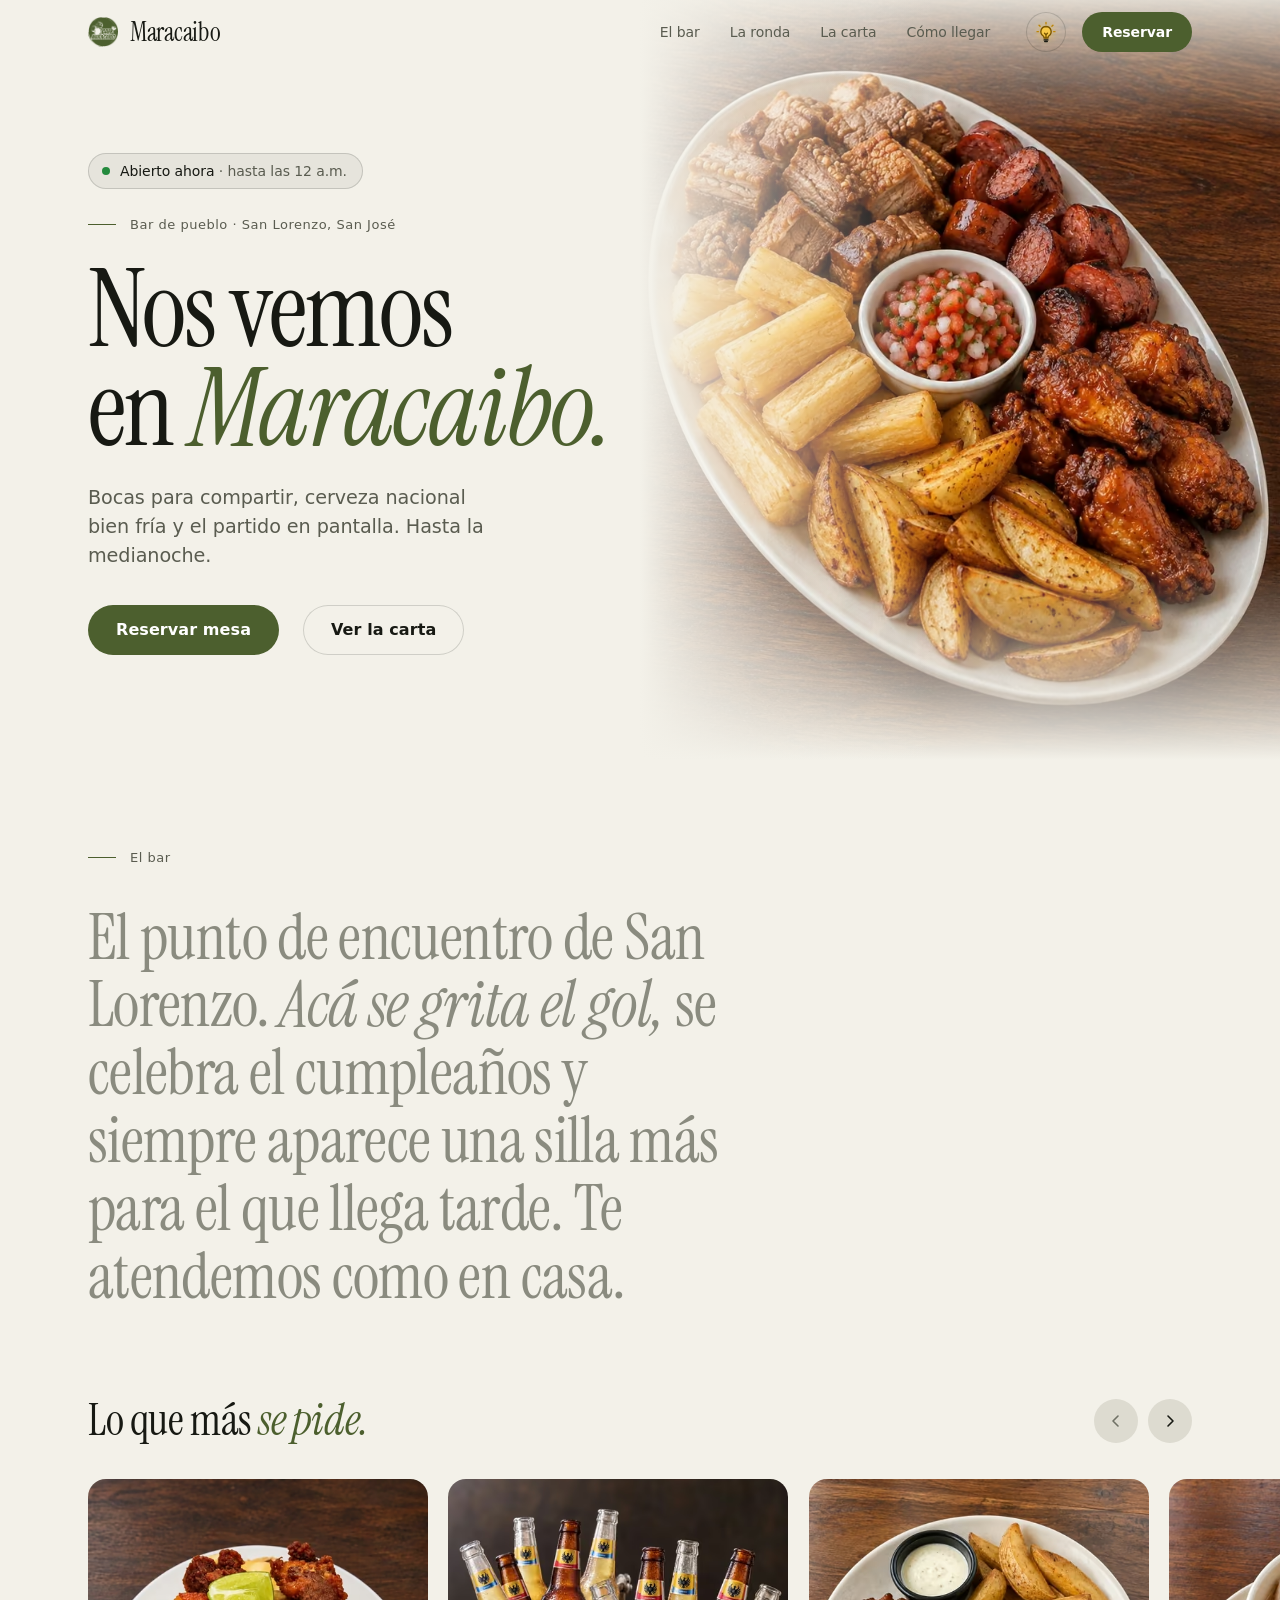
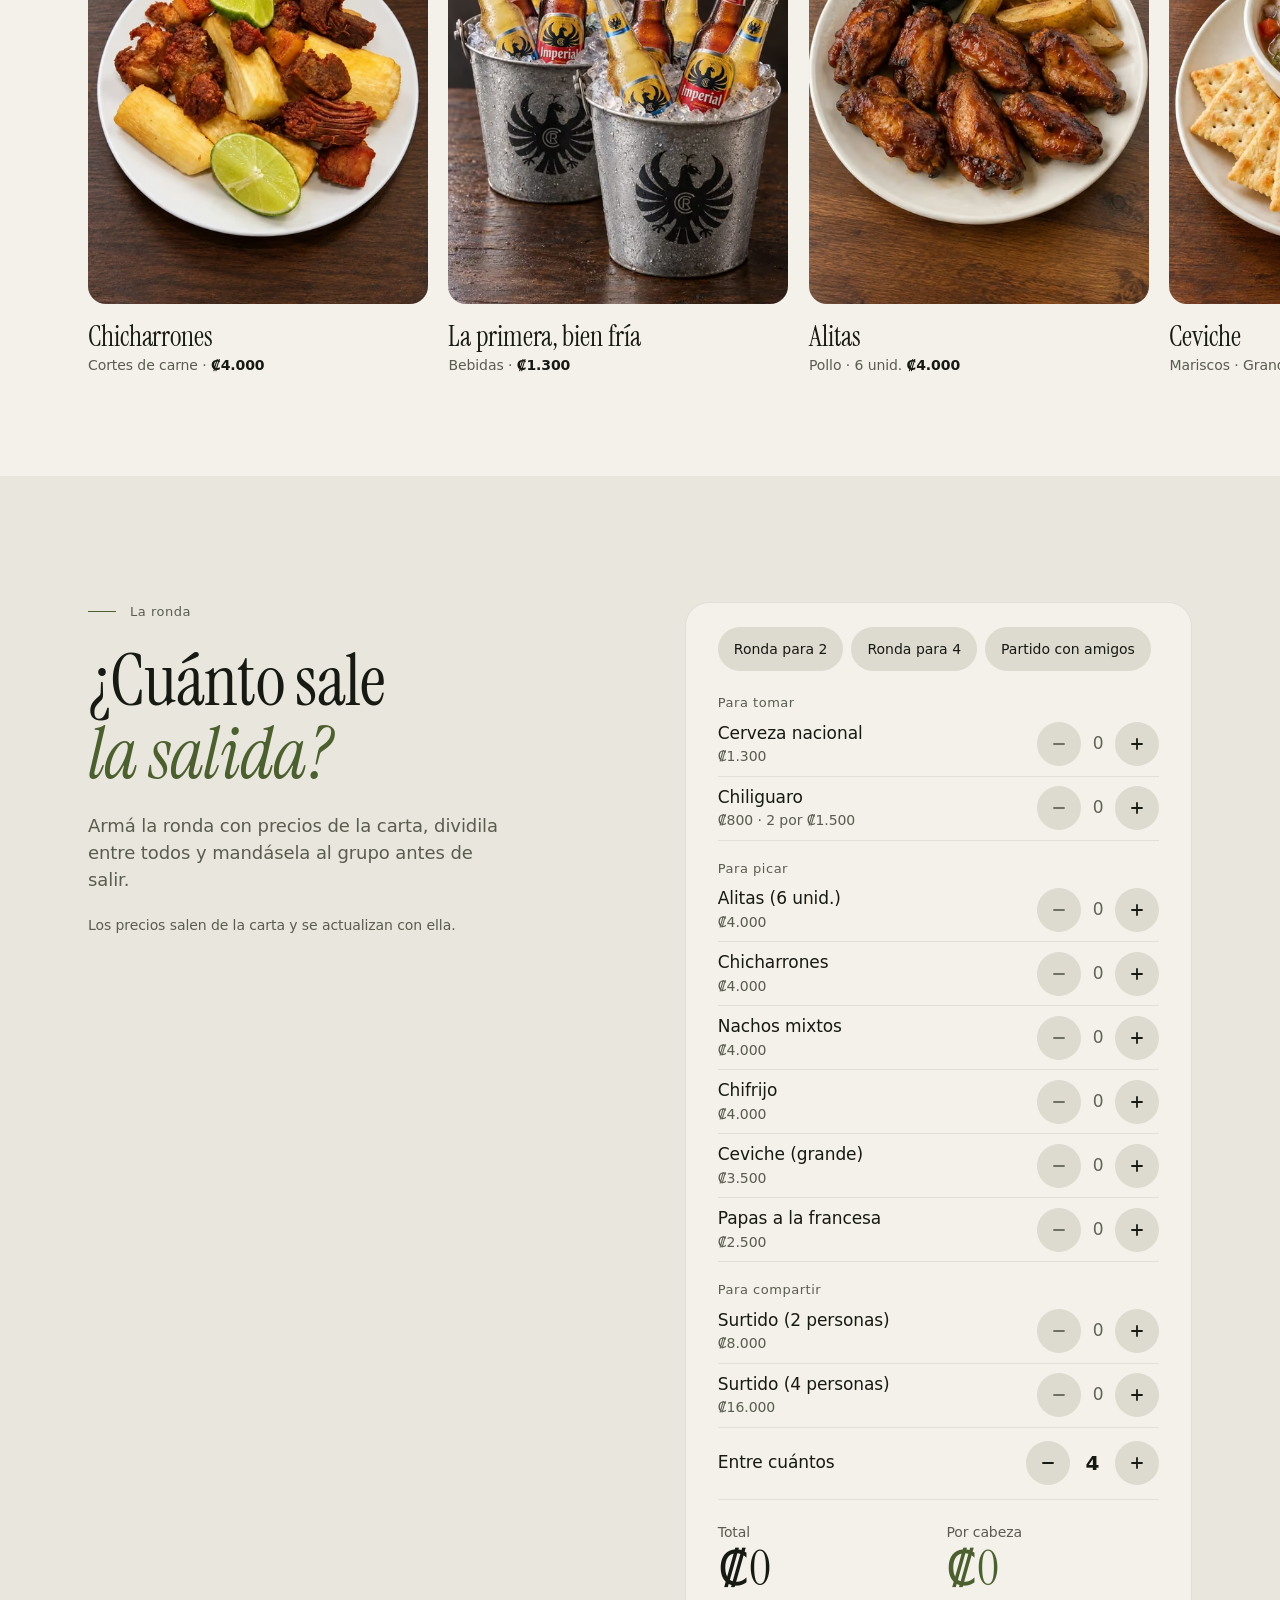
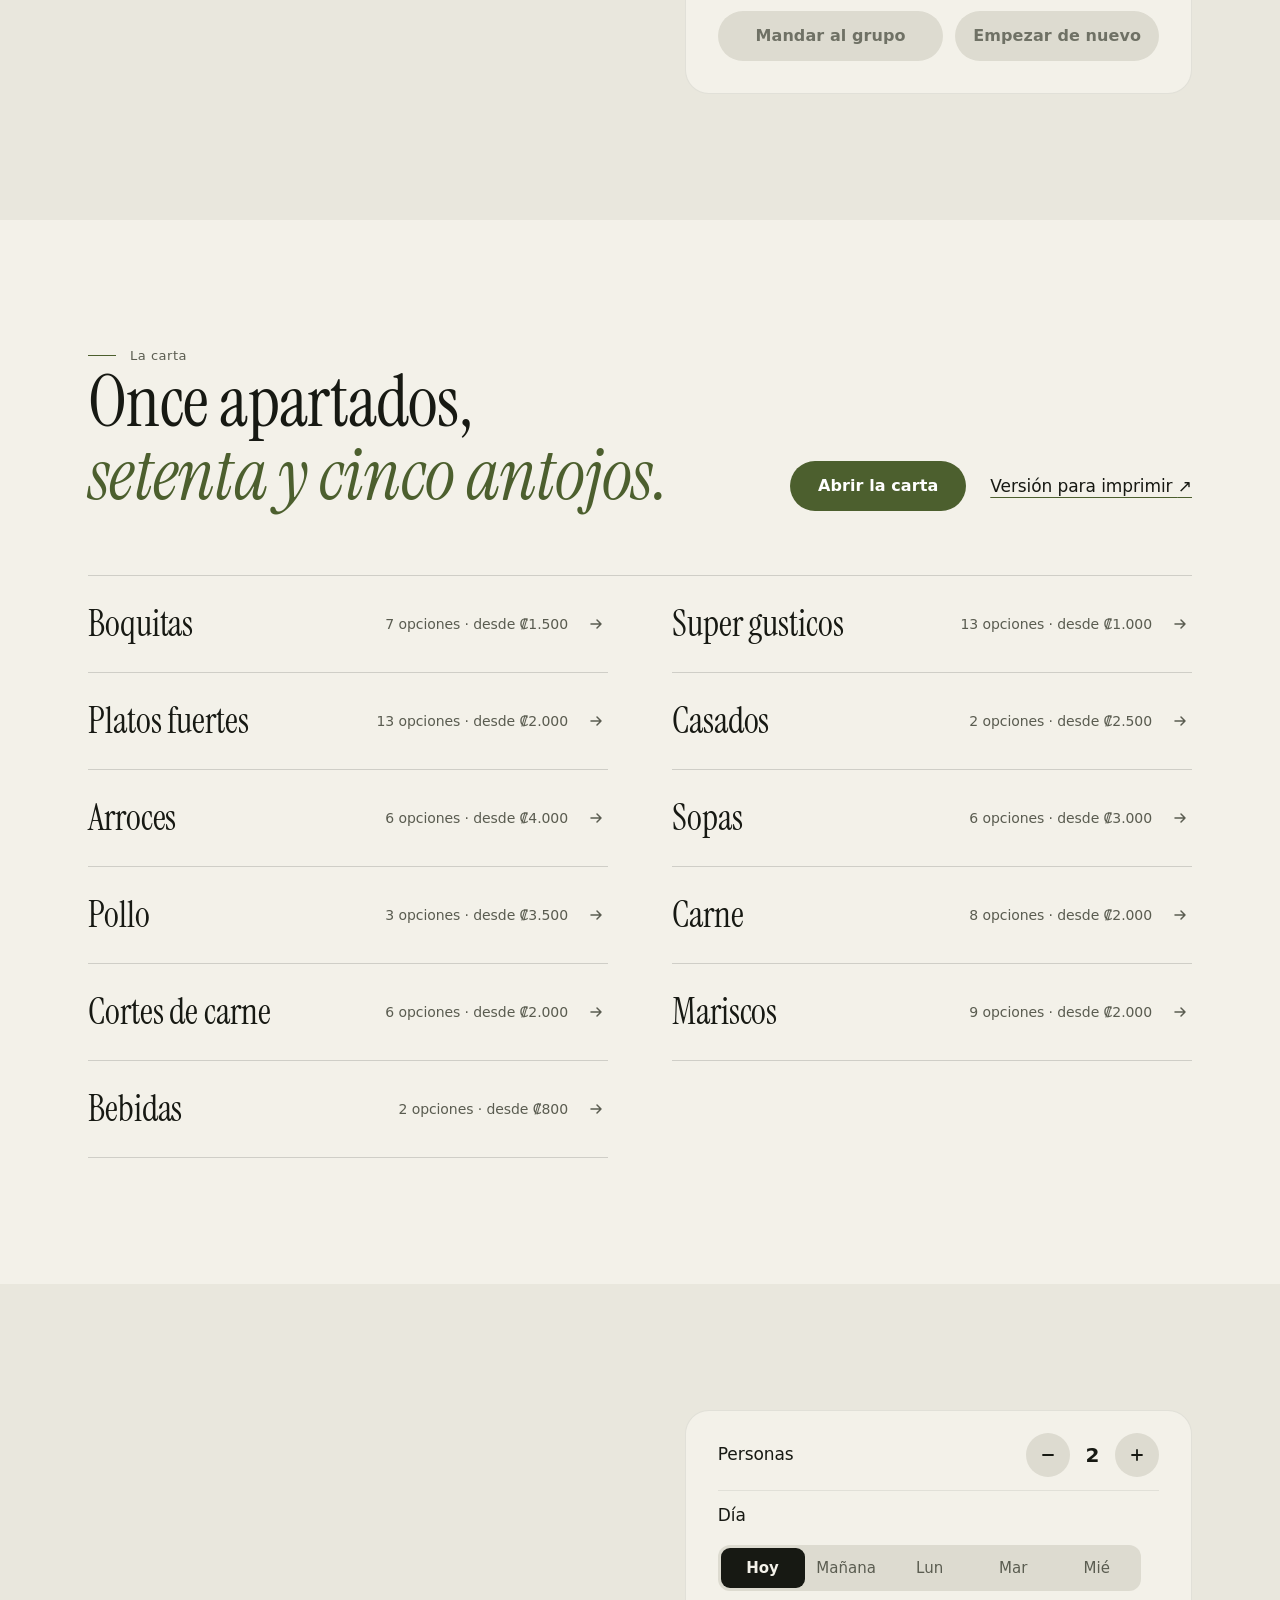
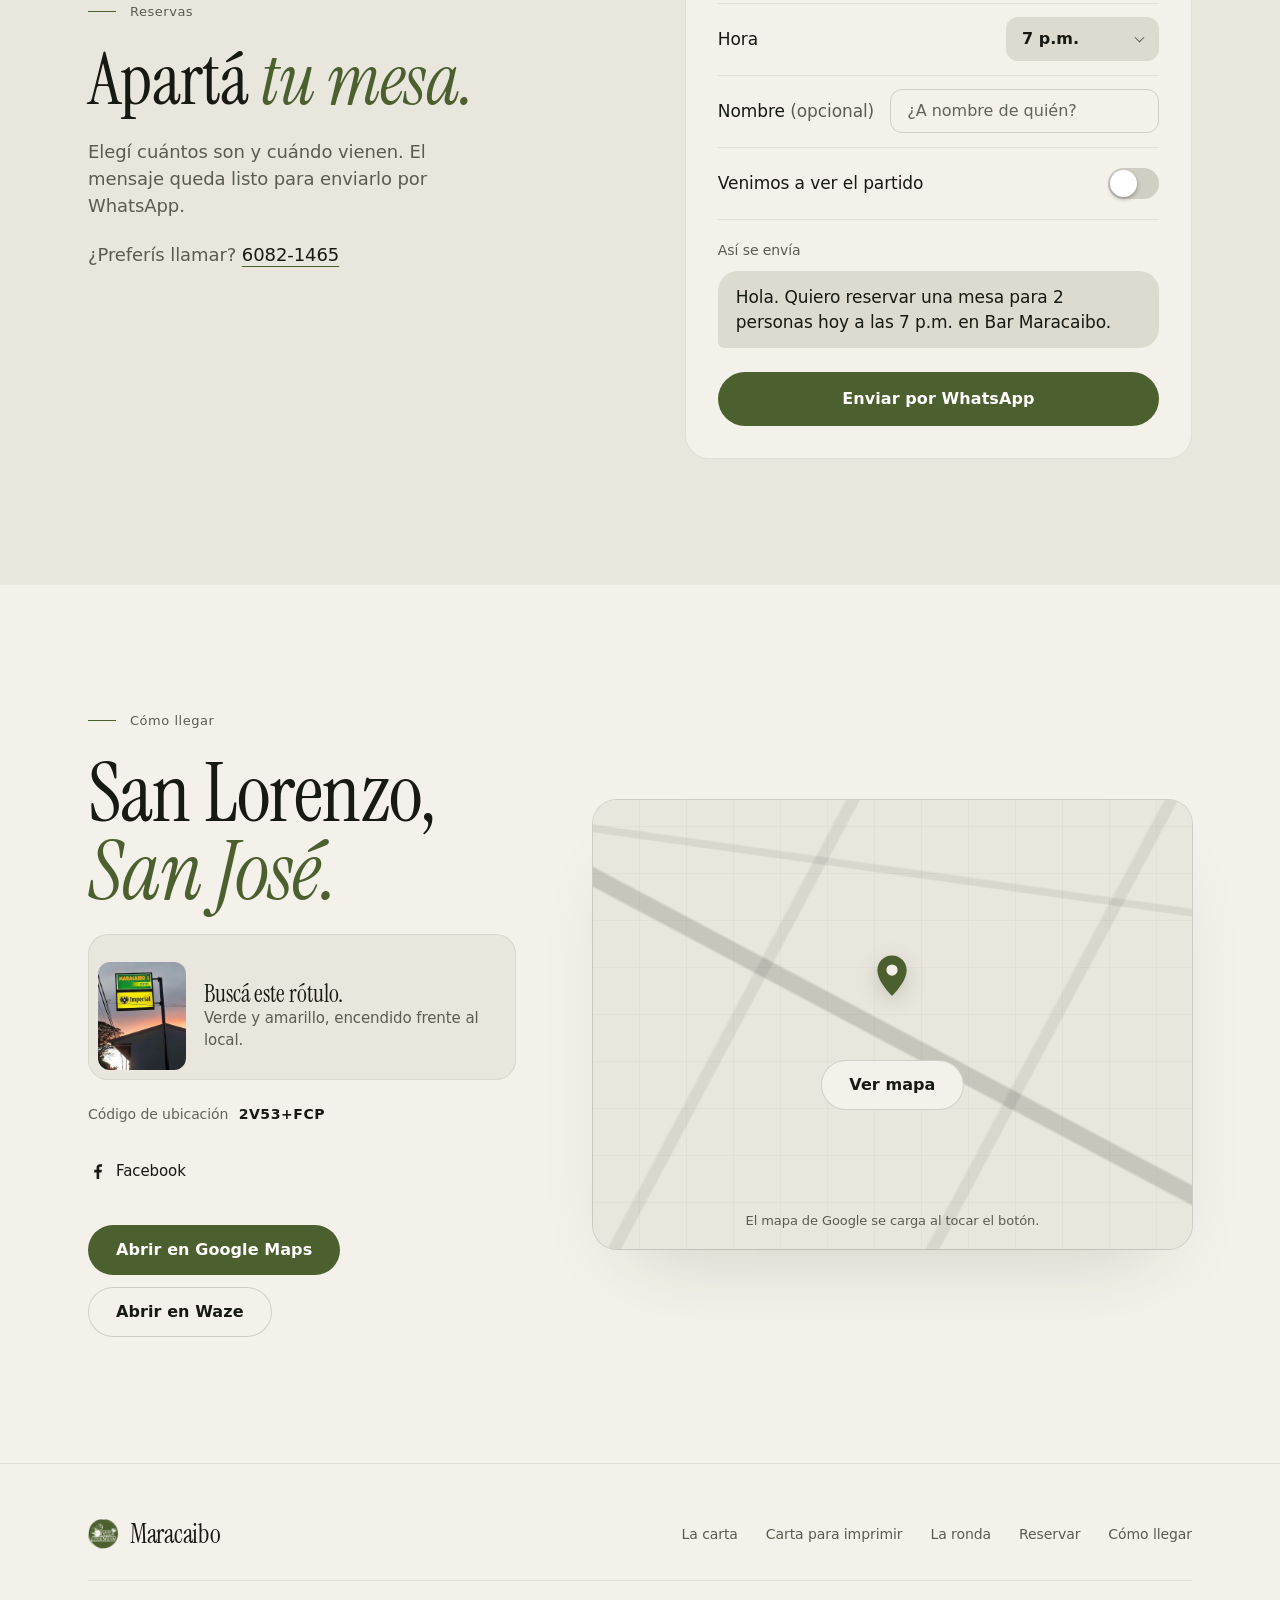
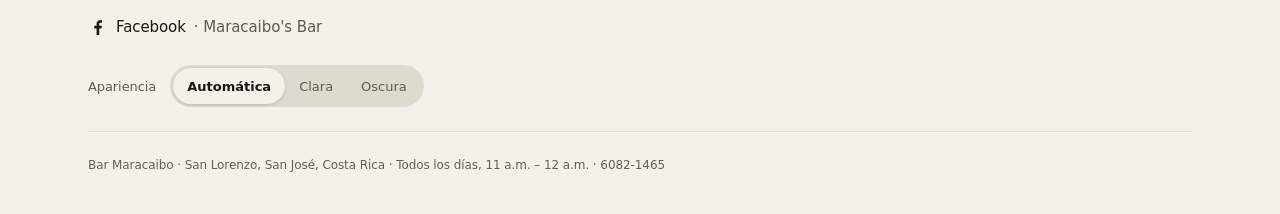
==== index.html @ 7b407ea4 "Carta real del bar: 11 apartados y 75 platos, Adicionales como nota - menu-datos.js reemplazado por " ====
<!doctype html>
<html lang="es">
<head>
<meta charset="utf-8">
<meta name="viewport" content="width=device-width,initial-scale=1,viewport-fit=cover">
<title>Bar Maracaibo · San Lorenzo, San José</title>
<meta name="description" content="Bar de pueblo en San Lorenzo, San José. Bocas, cerveza nacional, partidos y buena compañía hasta la medianoche. Mirá la carta, armá la ronda y reservá por WhatsApp.">
<meta name="color-scheme" content="dark light">
<meta name="theme-color" content="#0c0d0a" media="(prefers-color-scheme: dark)">
<meta name="theme-color" content="#f3f1e9" media="(prefers-color-scheme: light)">
<meta property="og:type" content="website">
<meta property="og:locale" content="es_CR">
<meta property="og:url" content="https://bar-maracaibo.github.io/maracaibo/">
<meta property="og:title" content="Bar Maracaibo · San Lorenzo">
<meta property="og:description" content="Bocas, cerveza nacional y buena compañía hasta la medianoche.">
<meta property="og:image" content="https://bar-maracaibo.github.io/maracaibo/og-maracaibo.jpg">
<meta property="og:image:width" content="1200">
<meta property="og:image:height" content="630">
<meta property="og:image:alt" content="Bar Maracaibo: una surtida para compartir sobre una mesa de madera">
<link rel="canonical" href="https://bar-maracaibo.github.io/maracaibo/">
<meta name="twitter:card" content="summary_large_image">
<link rel="icon" type="image/png" sizes="48x48" href="favicon.png">
<link rel="apple-touch-icon" href="logo-maracaibo-web.png">
<link rel="manifest" href="manifest.webmanifest">
<meta name="apple-mobile-web-app-capable" content="yes">
<meta name="apple-mobile-web-app-title" content="Maracaibo">
<meta name="apple-mobile-web-app-status-bar-style" content="black-translucent">
<link rel="preload" href="fuentes/instrument-serif-latin.woff2" as="font" type="font/woff2" crossorigin>
<link rel="preload" as="image" type="image/avif" imagesrcset="img/portada_surtida-480.avif 480w, img/portada_surtida-800.avif 800w, img/portada_surtida-1024.avif 1024w" imagesizes="(max-width: 640px) 100vw, 50vw">
<script>/* apariencia elegida antes de pintar, para que no parpadee */try{var t=localStorage.getItem('maracaibo-apariencia');if(t==='light'||t==='dark')document.documentElement.dataset.theme=t}catch(e){}</script>
<link rel="stylesheet" href="tokens.css">
<link rel="stylesheet" href="experiencia.css">
<script src="config.js" defer></script>
<script src="menu-datos.js" defer></script>
<script src="comun.js" defer></script>
<script src="experiencia.js" defer></script>
<!-- JSON-LD:inicio (lo genera herramientas/generar-seo.py; no editar a mano) -->
<script type="application/ld+json">{"@context":"https://schema.org","@type":"BarOrPub","@id":"https://bar-maracaibo.github.io/maracaibo/#bar","name":"Bar Maracaibo","url":"https://bar-maracaibo.github.io/maracaibo/","image":"https://bar-maracaibo.github.io/maracaibo/og-maracaibo.jpg","logo":"https://bar-maracaibo.github.io/maracaibo/icono-512.png","telephone":"+50660821465","address":{"@type":"PostalAddress","addressLocality":"San Lorenzo","addressRegion":"San José","addressCountry":"CR"},"geo":{"@type":"GeoCoordinates","latitude":10.0087064,"longitude":-84.1464181},"hasMap":"https://maps.app.goo.gl/iqMi91LyRhNMNFzu8","openingHoursSpecification":[{"@type":"OpeningHoursSpecification","dayOfWeek":["Monday","Tuesday","Wednesday","Thursday","Friday","Saturday","Sunday"],"opens":"11:00","closes":"23:59"}],"priceRange":"₡","servesCuisine":"Costarricense","acceptsReservations":true,"menu":"https://bar-maracaibo.github.io/maracaibo/menu.html","sameAs":["https://www.facebook.com/share/1M2NZmSJWM/"],"hasMenu":{"@type":"Menu","name":"La carta","url":"https://bar-maracaibo.github.io/maracaibo/menu.html","inLanguage":"es-CR","hasMenuSection":[{"@type":"MenuSection","name":"Boquitas","hasMenuItem":[{"@type":"MenuItem","name":"Cazuela de frijol","offers":{"@type":"Offer","price":1500,"priceCurrency":"CRC"}},{"@type":"MenuItem","name":"Chorizo colombiano con arepa","offers":{"@type":"Offer","price":1500,"priceCurrency":"CRC"}},{"@type":"MenuItem","name":"Mini nuggets","description":"De pescado o de pollo","offers":{"@type":"Offer","price":1500,"priceCurrency":"CRC"}},{"@type":"MenuItem","name":"Mini nachos","description":"De carne o de pollo","offers":{"@type":"Offer","price":1500,"priceCurrency":"CRC"}},{"@type":"MenuItem","name":"Palitos de queso","description":"3 unidades","offers":{"@type":"Offer","price":1500,"priceCurrency":"CRC"}},{"@type":"MenuItem","name":"Patacones con frijoles molidos","offers":{"@type":"Offer","price":1500,"priceCurrency":"CRC"}},{"@type":"MenuItem","name":"Puntas de lomo","offers":{"@type":"Offer","price":1500,"priceCurrency":"CRC"}}]},{"@type":"MenuSection","name":"Super gusticos","hasMenuItem":[{"@type":"MenuItem","name":"Nachos de carne o pollo","offers":{"@type":"Offer","price":3500,"priceCurrency":"CRC"}},{"@type":"MenuItem","name":"Nachos mixtos","offers":{"@type":"Offer","price":4000,"priceCurrency":"CRC"}},{"@type":"MenuItem","name":"Papa nacho de carne o pollo","offers":{"@type":"Offer","price":4000,"priceCurrency":"CRC"}},{"@type":"MenuItem","name":"Papa nacho mixto","offers":{"@type":"Offer","price":4500,"priceCurrency":"CRC"}},{"@type":"MenuItem","name":"Papas a la francesa","offers":{"@type":"Offer","price":2500,"priceCurrency":"CRC"}},{"@type":"MenuItem","name":"Quesadilla de carne o pollo","offers":{"@type":"Offer","price":3500,"priceCurrency":"CRC"}},{"@type":"MenuItem","name":"Quesadilla mixta","offers":{"@type":"Offer","price":4000,"priceCurrency":"CRC"}},{"@type":"MenuItem","name":"Gallo de chorizo","offers":{"@type":"Offer","price":2000,"priceCurrency":"CRC"}},{"@type":"MenuItem","name":"Dados de queso","description":"6 unidades","offers":{"@type":"Offer","price":2500,"priceCurrency":"CRC"}},{"@type":"MenuItem","name":"Palitos de queso","offers":{"@type":"Offer","price":3000,"priceCurrency":"CRC"}},{"@type":"MenuItem","name":"Ensalada","offers":{"@type":"Offer","price":2000,"priceCurrency":"CRC"}},{"@type":"MenuItem","name":"Taquitos mexicanos","offers":{"@type":"Offer","price":2000,"priceCurrency":"CRC"}},{"@type":"MenuItem","name":"Torta de huevo","offers":{"@type":"Offer","price":1000,"priceCurrency":"CRC"}}]},{"@type":"MenuSection","name":"Platos fuertes","hasMenuItem":[{"@type":"MenuItem","name":"Empanadas colombianas","offers":[{"@type":"Offer","name":"5 unid.","price":5000,"priceCurrency":"CRC"},{"@type":"Offer","name":"10 unid.","price":10000,"priceCurrency":"CRC"}]},{"@type":"MenuItem","name":"Chifrijo","offers":{"@type":"Offer","price":4000,"priceCurrency":"CRC"}},{"@type":"MenuItem","name":"Chifrijolito","offers":{"@type":"Offer","price":2000,"priceCurrency":"CRC"}},{"@type":"MenuItem","name":"Fajitas de carne o pollo","offers":{"@type":"Offer","price":3500,"priceCurrency":"CRC"}},{"@type":"MenuItem","name":"Fajitas mixtas","offers":{"@type":"Offer","price":4000,"priceCurrency":"CRC"}},{"@type":"MenuItem","name":"Frijoles tiernos","offers":{"@type":"Offer","price":3000,"priceCurrency":"CRC"}},{"@type":"MenuItem","name":"Hamburguesa de carne o pollo","offers":{"@type":"Offer","price":3500,"priceCurrency":"CRC"}},{"@type":"MenuItem","name":"Patacones","offers":{"@type":"Offer","price":3000,"priceCurrency":"CRC"}},{"@type":"MenuItem","name":"Patacones con camarones y guacamole","offers":{"@type":"Offer","price":5000,"priceCurrency":"CRC"}},{"@type":"MenuItem","name":"Canasta de patacones pequeña","description":"3 unidades","offers":{"@type":"Offer","price":2000,"priceCurrency":"CRC"}},{"@type":"MenuItem","name":"Ravioles","offers":{"@type":"Offer","price":3000,"priceCurrency":"CRC"}},{"@type":"MenuItem","name":"Tacos","offers":{"@type":"Offer","price":3500,"priceCurrency":"CRC"}},{"@type":"MenuItem","name":"Yuca frita","offers":{"@type":"Offer","price":2500,"priceCurrency":"CRC"}}]},{"@type":"MenuSection","name":"Casados","hasMenuItem":[{"@type":"MenuItem","name":"Casado","offers":[{"@type":"Offer","name":"Pequeño","price":2500,"priceCurrency":"CRC"},{"@type":"Offer","name":"Grande","price":3500,"priceCurrency":"CRC"}]},{"@type":"MenuItem","name":"Bandeja paisa"}]},{"@type":"MenuSection","name":"Arroces","hasMenuItem":[{"@type":"MenuItem","name":"Arroz Maracaibo","offers":{"@type":"Offer","price":4500,"priceCurrency":"CRC"}},{"@type":"MenuItem","name":"Arroz con pollo","offers":{"@type":"Offer","price":4000,"priceCurrency":"CRC"}},{"@type":"MenuItem","name":"Arroz con cerdo","offers":{"@type":"Offer","price":4000,"priceCurrency":"CRC"}},{"@type":"MenuItem","name":"Arroz con carne de res","offers":{"@type":"Offer","price":4000,"priceCurrency":"CRC"}},{"@type":"MenuItem","name":"Arroz a la marinera","offers":{"@type":"Offer","price":4500,"priceCurrency":"CRC"}},{"@type":"MenuItem","name":"Arroz con camarones","offers":{"@type":"Offer","price":4500,"priceCurrency":"CRC"}}]},{"@type":"MenuSection","name":"Sopas","hasMenuItem":[{"@type":"MenuItem","name":"Sopa negra","offers":{"@type":"Offer","price":3000,"priceCurrency":"CRC"}},{"@type":"MenuItem","name":"Sopa de pollo","offers":{"@type":"Offer","price":3000,"priceCurrency":"CRC"}},{"@type":"MenuItem","name":"Sopa de carne","offers":{"@type":"Offer","price":3000,"priceCurrency":"CRC"}},{"@type":"MenuItem","name":"Sopa azteca","offers":{"@type":"Offer","price":3500,"priceCurrency":"CRC"}},{"@type":"MenuItem","name":"Sopa de mariscos en agua","offers":{"@type":"Offer","price":4000,"priceCurrency":"CRC"}},{"@type":"MenuItem","name":"Sopa de mariscos en leche","offers":{"@type":"Offer","price":4500,"priceCurrency":"CRC"}}]},{"@type":"MenuSection","name":"Pollo","hasMenuItem":[{"@type":"MenuItem","name":"Alitas","offers":[{"@type":"Offer","name":"6 unid.","price":4000,"priceCurrency":"CRC"},{"@type":"Offer","name":"12 unid.","price":8000,"priceCurrency":"CRC"}]},{"@type":"MenuItem","name":"Pechuga","offers":{"@type":"Offer","price":3500,"priceCurrency":"CRC"}},{"@type":"MenuItem","name":"Nuggets","offers":{"@type":"Offer","price":3500,"priceCurrency":"CRC"}}]},{"@type":"MenuSection","name":"Carne","hasMenuItem":[{"@type":"MenuItem","name":"Carne mexicana","offers":[{"@type":"Offer","name":"Pequeña","price":2000,"priceCurrency":"CRC"},{"@type":"Offer","name":"Grande","price":3500,"priceCurrency":"CRC"}]},{"@type":"MenuItem","name":"Bistec encebollado","offers":{"@type":"Offer","price":3500,"priceCurrency":"CRC"}},{"@type":"MenuItem","name":"Hígado encebollado","offers":{"@type":"Offer","price":3500,"priceCurrency":"CRC"}},{"@type":"MenuItem","name":"Chalupa de carne o pollo","offers":{"@type":"Offer","price":3500,"priceCurrency":"CRC"}},{"@type":"MenuItem","name":"Chalupa mixta","offers":{"@type":"Offer","price":4000,"priceCurrency":"CRC"}},{"@type":"MenuItem","name":"Burrito de carne o pollo","offers":{"@type":"Offer","price":3500,"priceCurrency":"CRC"}},{"@type":"MenuItem","name":"Burrito mixto","offers":{"@type":"Offer","price":4000,"priceCurrency":"CRC"}},{"@type":"MenuItem","name":"Surtido","description":"Para compartir","offers":[{"@type":"Offer","name":"2 personas","price":8000,"priceCurrency":"CRC"},{"@type":"Offer","name":"4 personas","price":16000,"priceCurrency":"CRC"}]}]},{"@type":"MenuSection","name":"Cortes de carne","hasMenuItem":[{"@type":"MenuItem","name":"Churrasco","offers":{"@type":"Offer","price":8000,"priceCurrency":"CRC"}},{"@type":"MenuItem","name":"Lomito","offers":{"@type":"Offer","price":8000,"priceCurrency":"CRC"}},{"@type":"MenuItem","name":"Cordon bleu","description":"De carne o de pollo","offers":{"@type":"Offer","price":7000,"priceCurrency":"CRC"}},{"@type":"MenuItem","name":"Chicharrones","offers":{"@type":"Offer","price":4000,"priceCurrency":"CRC"}},{"@type":"MenuItem","name":"Mini boca de chicharrón","offers":{"@type":"Offer","price":2000,"priceCurrency":"CRC"}},{"@type":"MenuItem","name":"Costilla de cerdo","offers":{"@type":"Offer","price":4000,"priceCurrency":"CRC"}}]},{"@type":"MenuSection","name":"Mariscos","hasMenuItem":[{"@type":"MenuItem","name":"Mariscada","offers":{"@type":"Offer","price":4500,"priceCurrency":"CRC"}},{"@type":"MenuItem","name":"Ceviche","offers":[{"@type":"Offer","name":"Pequeño","price":2000,"priceCurrency":"CRC"},{"@type":"Offer","name":"Grande","price":3500,"priceCurrency":"CRC"}]},{"@type":"MenuItem","name":"Ceviche mixto","offers":[{"@type":"Offer","name":"Pequeño","price":3000,"priceCurrency":"CRC"},{"@type":"Offer","name":"Grande","price":5000,"priceCurrency":"CRC"}]},{"@type":"MenuItem","name":"Ceviche salpicón","offers":[{"@type":"Offer","name":"Pequeño","price":3500,"priceCurrency":"CRC"},{"@type":"Offer","name":"Grande","price":5000,"priceCurrency":"CRC"}]},{"@type":"MenuItem","name":"Camarones","offers":{"@type":"Offer","price":5000,"priceCurrency":"CRC"}},{"@type":"MenuItem","name":"Filete de pescado","offers":{"@type":"Offer","price":4000,"priceCurrency":"CRC"}},{"@type":"MenuItem","name":"Nuggets de pescado","offers":{"@type":"Offer","price":3500,"priceCurrency":"CRC"}},{"@type":"MenuItem","name":"Torta de huevo con camarones","offers":{"@type":"Offer","price":5000,"priceCurrency":"CRC"}},{"@type":"MenuItem","name":"Espagueti en salsa blanca con camarones","offers":{"@type":"Offer","price":6000,"priceCurrency":"CRC"}}]},{"@type":"MenuSection","name":"Adicionales","hasMenuItem":[{"@type":"MenuItem","name":"Adicional","description":"Para cualquier plato","offers":{"@type":"Offer","price":500,"priceCurrency":"CRC"}},{"@type":"MenuItem","name":"Adicional de guacamole","offers":{"@type":"Offer","price":1000,"priceCurrency":"CRC"}}]},{"@type":"MenuSection","name":"Bebidas","hasMenuItem":[{"@type":"MenuItem","name":"Cerveza nacional","description":"Consultar variedades disponibles","offers":{"@type":"Offer","price":1300,"priceCurrency":"CRC"}},{"@type":"MenuItem","name":"Chiliguaro","description":"Promoción: 2 por ₡1.500","offers":{"@type":"Offer","price":800,"priceCurrency":"CRC"}}]}]}}</script>
<!-- JSON-LD:fin -->
</head>
<body>
<a class="skip" href="#contenido">Ir al contenido</a>

<header class="nav" id="nav">
  <div class="nav-inner">
    <a class="brand" href="#inicio" aria-label="Bar Maracaibo, inicio">
      <span class="brand-logo" aria-hidden="true"></span>
      <span>Maracaibo</span>
    </a>
    <nav class="nav-links" aria-label="Secciones">
      <a href="#el-bar">El bar</a>
      <a href="#ronda">La ronda</a>
      <a href="#carta">La carta</a>
      <a href="#llegar">Cómo llegar</a>
    </nav>
    <button class="bulb" id="bulb" type="button" aria-label="Cambiar apariencia">
      <svg viewBox="0 0 24 24" aria-hidden="true">
        <g class="rays"><path d="M12 1.6v1.6M4.4 4.6l1.2 1.2M19.6 4.6l-1.2 1.2M2.2 11.6h1.6M20.2 11.6h1.6"/></g>
        <path class="glass" d="M12 6a5.6 5.6 0 0 0-3.3 10.1c.7.5 1.1 1.2 1.1 2V18.6h4.4v-.5c0-.8.4-1.5 1.1-2A5.6 5.6 0 0 0 12 6Z"/>
        <path class="filament" d="M10.4 13.4 12 15l1.6-1.6M12 15v3.4"/>
        <path d="M9.9 20.6h4.2M10.6 22.4h2.8"/>
      </svg>
    </button>
    <a class="nav-cta" href="#reservar">Reservar</a>
    <button class="nav-menu" id="menuBtn" type="button" aria-expanded="false" aria-controls="sheet" aria-label="Abrir menú">
      <span aria-hidden="true"></span>
    </button>
  </div>
</header>

<div class="sheet" id="sheet" hidden>
  <nav aria-label="Menú">
    <a href="#el-bar">El bar</a>
    <a href="#ronda">La ronda</a>
    <a href="menu.html">La carta</a>
    <a href="#reservar">Reservar</a>
    <a href="#llegar">Cómo llegar</a>
  </nav>
  <p class="status" data-status hidden><span class="status-dot" aria-hidden="true"></span><span data-status-text></span></p>
  <p>WhatsApp <a data-wa="" data-cfg="telefono" target="_blank" rel="noopener"></a><br><span data-cfg="direccion"></span><br><span data-cfg="horario"></span></p>
</div>

<main id="contenido">

  <!-- 1 · Portada -->
  <section class="hero" id="inicio" aria-labelledby="hero-title">
    <figure class="hero-photo">
      <picture><source type="image/avif" srcset="img/portada_surtida-480.avif 480w, img/portada_surtida-800.avif 800w, img/portada_surtida-1024.avif 1024w" sizes="(max-width: 640px) 100vw, 50vw"><source type="image/webp" srcset="img/portada_surtida-480.webp 480w, img/portada_surtida-800.webp 800w, img/portada_surtida-1024.webp 1024w" sizes="(max-width: 640px) 100vw, 50vw"><img id="heroImg" src="img/portada_surtida-800.jpg" srcset="img/portada_surtida-480.jpg 480w, img/portada_surtida-800.jpg 800w, img/portada_surtida-1024.jpg 1024w" sizes="(max-width: 640px) 100vw, 50vw" alt="Surtida para compartir con chicharrón, chorizo, alitas, yuca y papas gajo, sobre una mesa de madera" width="1024" height="1536" fetchpriority="high"></picture>
    </figure>
    <div class="hero-inner frame">
      <div class="hero-copy">
        <p class="status" data-status hidden><span class="status-dot" aria-hidden="true"></span><span data-status-text></span></p>
        <p class="kicker">Bar de pueblo · San Lorenzo, San José</p>
        <h1 id="hero-title" class="display hero-title">Nos vemos<br>en <em>Maracaibo.</em></h1>
        <p class="hero-lede">Bocas para compartir, cerveza nacional bien fría y el partido en pantalla. Hasta la medianoche.</p>
        <div class="actions">
          <a class="btn btn-main" href="#reservar">Reservar mesa</a>
          <a class="btn btn-line" href="menu.html">Ver la carta</a>
        </div>
      </div>
    </div>
  </section>

  <!-- 2 · El bar: declaración y lo que más se pide -->
  <section class="statement" id="el-bar" aria-labelledby="statement-label">
    <div class="frame">
      <p class="kicker" id="statement-label">El bar</p>
      <!-- TODO-DUEÑO: confirmar este texto (punto de encuentro del barrio, partidos, atención). -->
      <p class="display statement-text" id="statement">El punto de encuentro de San Lorenzo. <em>Acá se grita el gol,</em> se celebra el cumpleaños y siempre aparece una silla más para el que llega tarde. <span class="soft">Te atendemos como en casa.</span></p>
    </div>

    <div class="favs">
      <div class="frame favs-head">
        <h2 class="display h3" id="favs-title">Lo que más <em>se pide.</em></h2>
        <div class="rail-nav" aria-hidden="true">
          <button type="button" class="round" id="railPrev" tabindex="-1"><svg viewBox="0 0 16 16"><path d="M10 3 5 8l5 5"/></svg></button>
          <button type="button" class="round" id="railNext" tabindex="-1"><svg viewBox="0 0 16 16"><path d="m6 3 5 5-5 5"/></svg></button>
        </div>
      </div>
      <ul class="rail" id="rail" aria-labelledby="favs-title">
        <li><a class="fav" href="menu.html#cortes" data-item="Chicharrones">
          <figure><picture><source type="image/avif" srcset="img/chicharrones_reales-480.avif 480w, img/chicharrones_reales-800.avif 800w, img/chicharrones_reales-1024.avif 1024w" sizes="(max-width: 640px) 62vw, 340px"><source type="image/webp" srcset="img/chicharrones_reales-480.webp 480w, img/chicharrones_reales-800.webp 800w, img/chicharrones_reales-1024.webp 1024w" sizes="(max-width: 640px) 62vw, 340px"><img src="img/chicharrones_reales-800.jpg" srcset="img/chicharrones_reales-480.jpg 480w, img/chicharrones_reales-800.jpg 800w, img/chicharrones_reales-1024.jpg 1024w" sizes="(max-width: 640px) 62vw, 340px" alt="Chicharrones con yuca y limón" width="1024" height="1536" loading="lazy"></picture></figure>
          <span class="fav-name">Chicharrones</span><span class="fav-meta">Cortes de carne</span></a></li>
        <li><a class="fav" href="menu.html#bebidas" data-item="Cerveza nacional">
          <figure><picture><source type="image/avif" srcset="img/imperial_real-480.avif 480w, img/imperial_real-800.avif 800w, img/imperial_real-1024.avif 1024w" sizes="(max-width: 640px) 62vw, 340px"><source type="image/webp" srcset="img/imperial_real-480.webp 480w, img/imperial_real-800.webp 800w, img/imperial_real-1024.webp 1024w" sizes="(max-width: 640px) 62vw, 340px"><img src="img/imperial_real-800.jpg" srcset="img/imperial_real-480.jpg 480w, img/imperial_real-800.jpg 800w, img/imperial_real-1024.jpg 1024w" sizes="(max-width: 640px) 62vw, 340px" alt="Cervezas Imperial bien frías en cubetas con hielo, sobre una mesa de madera" width="1024" height="1536" loading="lazy"></picture></figure>
          <span class="fav-name">La primera, bien fría</span><span class="fav-meta">Bebidas</span></a></li>
        <li><a class="fav" href="menu.html#pollo" data-item="Alitas (6 unid.)">
          <figure><picture><source type="image/avif" srcset="img/fb_alitas-480.avif 480w, img/fb_alitas-800.avif 800w, img/fb_alitas-1024.avif 1024w" sizes="(max-width: 640px) 62vw, 340px"><source type="image/webp" srcset="img/fb_alitas-480.webp 480w, img/fb_alitas-800.webp 800w, img/fb_alitas-1024.webp 1024w" sizes="(max-width: 640px) 62vw, 340px"><img src="img/fb_alitas-800.jpg" srcset="img/fb_alitas-480.jpg 480w, img/fb_alitas-800.jpg 800w, img/fb_alitas-1024.jpg 1024w" sizes="(max-width: 640px) 62vw, 340px" alt="Alitas de pollo con papas gajo" width="1024" height="1536" loading="lazy"></picture></figure>
          <span class="fav-name">Alitas</span><span class="fav-meta">Pollo</span></a></li>
        <li><a class="fav" href="menu.html#mariscos" data-item="Ceviche (grande)">
          <figure><picture><source type="image/avif" srcset="img/impreso_ceviche-480.avif 480w, img/impreso_ceviche-800.avif 800w, img/impreso_ceviche-1024.avif 1024w" sizes="(max-width: 640px) 62vw, 340px"><source type="image/webp" srcset="img/impreso_ceviche-480.webp 480w, img/impreso_ceviche-800.webp 800w, img/impreso_ceviche-1024.webp 1024w" sizes="(max-width: 640px) 62vw, 340px"><img src="img/impreso_ceviche-800.jpg" srcset="img/impreso_ceviche-480.jpg 480w, img/impreso_ceviche-800.jpg 800w, img/impreso_ceviche-1024.jpg 1024w" sizes="(max-width: 640px) 62vw, 340px" alt="Ceviche de pescado con galletas y limón" width="1024" height="1536" loading="lazy"></picture></figure>
          <span class="fav-name">Ceviche</span><span class="fav-meta">Mariscos</span></a></li>
        <li><a class="fav" href="menu.html#fuertes" data-item="Fajitas de carne o pollo">
          <figure><picture><source type="image/avif" srcset="img/impreso_fajitas-480.avif 480w, img/impreso_fajitas-800.avif 800w, img/impreso_fajitas-1024.avif 1024w" sizes="(max-width: 640px) 62vw, 340px"><source type="image/webp" srcset="img/impreso_fajitas-480.webp 480w, img/impreso_fajitas-800.webp 800w, img/impreso_fajitas-1024.webp 1024w" sizes="(max-width: 640px) 62vw, 340px"><img src="img/impreso_fajitas-800.jpg" srcset="img/impreso_fajitas-480.jpg 480w, img/impreso_fajitas-800.jpg 800w, img/impreso_fajitas-1024.jpg 1024w" sizes="(max-width: 640px) 62vw, 340px" alt="Fajitas de pollo con chile dulce y cebolla" width="1024" height="1536" loading="lazy"></picture></figure>
          <span class="fav-name">Fajitas</span><span class="fav-meta">Platos fuertes</span></a></li>
      </ul>
    </div>
  </section>

  <!-- 3 · Partidos de la semana: CONFIG.partidos o la hoja de Google; oculto si no hay -->
  <section class="matches" id="partidos" aria-labelledby="matches-title" hidden>
    <div class="frame">
      <header class="head head-row">
        <div>
          <p class="kicker">En la pantalla</p>
          <h2 id="matches-title" class="display h2">Partidos de <em>la semana.</em></h2>
        </div>
        <p class="body">Llegá temprano o apartá la mesa para el partido.</p>
      </header>
      <ul class="match-list" id="matchList"></ul>
    </div>
  </section>

  <!-- 4 · La ronda: calculadora para el grupo -->
  <section class="ronda" id="ronda" aria-labelledby="ronda-title">
    <div class="frame split">
      <div class="ronda-copy">
        <p class="kicker">La ronda</p>
        <h2 id="ronda-title" class="display h2">¿Cuánto sale <em>la salida?</em></h2>
        <p class="body">Armá la ronda con precios de la carta, dividila entre todos y mandásela al grupo antes de salir.</p>
        <p class="caption">Los precios salen de la carta y se actualizan con ella.</p>
      </div>
      <div class="card ronda-card">
        <div class="presets" role="group" aria-label="Atajos">
          <button type="button" class="chip" data-preset="dos">Ronda para 2</button>
          <button type="button" class="chip" data-preset="cuatro">Ronda para 4</button>
          <button type="button" class="chip" data-preset="partido">Partido con amigos</button>
        </div>
        <div id="rondaList" class="ronda-list"><noscript><p class="caption">Activá JavaScript para usar la calculadora, o mirá los precios en <a class="link" href="menu.html">la carta</a>.</p></noscript></div>
        <div class="row">
          <span class="row-label" id="splitLabel">Entre cuántos</span>
          <div class="stepper" role="group" aria-labelledby="splitLabel">
            <button type="button" id="splitMinus" aria-label="Una persona menos"><svg viewBox="0 0 14 14" aria-hidden="true"><path d="M2 7h10"/></svg></button>
            <output id="split">4</output>
            <button type="button" id="splitPlus" aria-label="Una persona más"><svg viewBox="0 0 14 14" aria-hidden="true"><path d="M7 2v10M2 7h10"/></svg></button>
          </div>
        </div>
        <div class="tally" aria-live="polite">
          <div><span class="caption">Total</span><strong id="total">₡0</strong></div>
          <div><span class="caption">Por cabeza</span><strong id="each" class="each">₡0</strong></div>
        </div>
        <div class="ronda-actions">
          <button type="button" class="btn btn-main" id="shareRonda" disabled>Mandar al grupo</button>
          <button type="button" class="btn btn-quiet" id="resetRonda" disabled>Empezar de nuevo</button>
        </div>
      </div>
    </div>
  </section>

  <!-- 4 · La carta -->
  <section class="carta" id="carta" aria-labelledby="carta-title">
    <div class="frame">
      <header class="head head-row">
        <div>
          <p class="kicker">La carta</p>
          <h2 id="carta-title" class="display h2">Toda la carta,<br><em>apartado por apartado.</em></h2>
        </div>
        <div class="actions">
          <a class="btn btn-main" href="menu.html">Abrir la carta</a>
          <a class="link" href="menu-impreso.pdf" target="_blank" rel="noopener">Versión para imprimir <span aria-hidden="true">↗</span></a>
        </div>
      </header>
      <ol class="index" id="index">
        <noscript><li><a href="menu.html">Ver todos los platos y precios</a></li></noscript>
      </ol>
    </div>
  </section>

  <!-- 5 · Reservar -->
  <section class="reserve" id="reservar" aria-labelledby="reserve-title">
    <div class="frame split">
      <div class="reserve-copy">
        <p class="kicker">Reservas</p>
        <h2 id="reserve-title" class="display h2">Apartá <em>tu mesa.</em></h2>
        <p class="body">Elegí cuántos son y cuándo vienen. El mensaje queda listo para enviarlo por WhatsApp.</p>
        <p class="body">¿Preferís llamar? <a class="link" data-tel data-cfg="telefono"></a></p>
      </div>
      <form class="card" id="reserveForm" aria-label="Armar mensaje de reserva">
        <div class="row">
          <span class="row-label" id="peopleLabel">Personas</span>
          <div class="stepper" role="group" aria-labelledby="peopleLabel">
            <button type="button" id="minus" aria-label="Una persona menos"><svg viewBox="0 0 14 14" aria-hidden="true"><path d="M2 7h10"/></svg></button>
            <output id="people" aria-live="polite">2</output>
            <button type="button" id="plus" aria-label="Una persona más"><svg viewBox="0 0 14 14" aria-hidden="true"><path d="M7 2v10M2 7h10"/></svg></button>
          </div>
        </div>
        <div class="row row-stack">
          <span class="row-label" id="whenLabel">Día</span>
          <div class="seg seg-days" role="radiogroup" aria-labelledby="whenLabel" id="when"></div>
        </div>
        <div class="row">
          <label class="row-label" for="hora">Hora</label>
          <div class="select"><select id="hora"></select></div>
        </div>
        <div class="row row-field">
          <label class="row-label" for="nombre">Nombre <span class="opt">(opcional)</span></label>
          <input id="nombre" type="text" autocomplete="given-name" autocapitalize="words" enterkeyhint="done" maxlength="40" placeholder="¿A nombre de quién?">
        </div>
        <label class="row" for="match">
          <span class="row-label" id="matchLabel">Venimos a ver el partido</span>
          <span class="switch"><input type="checkbox" id="match" role="switch"><span aria-hidden="true"></span></span>
        </label>
        <div class="preview">
          <span class="caption">Así se envía</span>
          <p class="bubble" id="bubble">Hola, quiero reservar una mesa para 2 personas hoy en Bar Maracaibo.</p>
        </div>
        <a class="btn btn-main btn-block" id="send" data-wa="Hola, quiero reservar una mesa en Bar Maracaibo." target="_blank" rel="noopener">Enviar por WhatsApp</a>
      </form>
    </div>
  </section>

  <!-- 6 · Cómo llegar -->
  <section class="visit" id="llegar" aria-labelledby="visit-title">
    <div class="frame visit-grid">
      <div class="visit-copy">
        <p class="kicker">Cómo llegar</p>
        <h2 id="visit-title" class="display visit-title">San Lorenzo, <em>San José.</em></h2>
        <figure class="landmark">
          <picture><source type="image/avif" srcset="img/fachada-476.avif 476w" sizes="88px"><source type="image/webp" srcset="img/fachada-476.webp 476w" sizes="88px"><img src="img/fachada-476.jpg" srcset="img/fachada-476.jpg 476w" sizes="88px" alt="El rótulo verde y amarillo de Maracaibo's Bar, encendido al atardecer" width="476" height="1020" loading="lazy"></picture>
          <figcaption><strong>Buscá este rótulo.</strong> Verde y amarillo, encendido frente al local.</figcaption>
        </figure>
        <p class="plus">Código de ubicación <strong data-cfg="codigoUbicacion"></strong></p>
        <p class="social"><a class="social-link" data-cfg-href="facebook" target="_blank" rel="noopener"><svg viewBox="0 0 20 20" aria-hidden="true"><path d="M11.2 18v-6.6h2.3l.4-2.7h-2.7V7c0-.8.3-1.3 1.4-1.3H14V3.3c-.3 0-1.1-.1-2-.1-2 0-3.4 1.2-3.4 3.5v2H6.3v2.7h2.3V18"/></svg>Facebook</a><a class="social-link" data-cfg-href="instagram" target="_blank" rel="noopener"><svg viewBox="0 0 20 20" aria-hidden="true"><rect x="3" y="3" width="14" height="14" rx="4"/><circle cx="10" cy="10" r="3.2"/><circle cx="14.3" cy="5.7" r=".6"/></svg>Instagram</a><a class="rating" data-rating target="_blank" rel="noopener" hidden></a></p>
        <div class="actions">
          <a class="btn btn-main" href="https://maps.app.goo.gl/iqMi91LyRhNMNFzu8" target="_blank" rel="noopener">Abrir en Google Maps</a>
          <a class="btn btn-line" href="https://waze.com/ul?ll=10.0087064%2C-84.1464181&amp;navigate=yes" target="_blank" rel="noopener">Abrir en Waze</a>
        </div>
      </div>
      <div class="map" id="map" data-src="https://www.google.com/maps/embed?pb=!1m18!1m12!1m3!1d1200!2d-84.1464181!3d10.0087064!2m3!1f0!2f0!3f0!3m2!1i1024!2i768!4f13.1!3m3!1m2!1s0x8fa0fa60f5cc3085%3A0x789d5083611dd5b0!2sBar%20Maracaibo!5e0!3m2!1ses!2scr!4v1760800000000!5m2!1ses!2scr">
        <div class="map-still" aria-hidden="true">
          <svg class="map-pin" viewBox="0 0 32 40"><path d="M16 39s13-12.2 13-23A13 13 0 0 0 3 16c0 10.8 13 23 13 23Z"/><circle cx="16" cy="16" r="5"/></svg>
        </div>
        <button type="button" class="btn btn-line map-btn" id="mapBtn">Ver mapa</button>
        <p class="map-note">El mapa de Google se carga al tocar el botón.</p>
      </div>
    </div>
  </section>
</main>

<footer class="footer">
  <div class="frame footer-inner">
    <a class="brand" href="#inicio"><span class="brand-logo" aria-hidden="true"></span><span>Maracaibo</span></a>
    <nav aria-label="Pie de página">
      <a href="menu.html">La carta</a>
      <a href="menu-impreso.pdf" target="_blank" rel="noopener">Carta para imprimir</a>
      <a href="#ronda">La ronda</a>
      <a href="#reservar">Reservar</a>
      <a href="#llegar">Cómo llegar</a>
    </nav>
    <p class="social"><a class="social-link" data-cfg-href="facebook" target="_blank" rel="noopener"><svg viewBox="0 0 20 20" aria-hidden="true"><path d="M11.2 18v-6.6h2.3l.4-2.7h-2.7V7c0-.8.3-1.3 1.4-1.3H14V3.3c-.3 0-1.1-.1-2-.1-2 0-3.4 1.2-3.4 3.5v2H6.3v2.7h2.3V18"/></svg>Facebook <span class="social-name" data-cfg="facebookNombre"></span></a><a class="social-link" data-cfg-href="instagram" target="_blank" rel="noopener"><svg viewBox="0 0 20 20" aria-hidden="true"><rect x="3" y="3" width="14" height="14" rx="4"/><circle cx="10" cy="10" r="3.2"/><circle cx="14.3" cy="5.7" r=".6"/></svg>Instagram</a><a class="rating" data-rating target="_blank" rel="noopener" hidden></a></p>
    <div class="look">
      <span id="lookLabel">Apariencia</span>
      <div class="look-seg" role="radiogroup" aria-labelledby="lookLabel" id="look">
        <button type="button" role="radio" aria-checked="true" data-look="auto">Automática</button>
        <button type="button" role="radio" aria-checked="false" data-look="light">Clara</button>
        <button type="button" role="radio" aria-checked="false" data-look="dark">Oscura</button>
      </div>
    </div>
    <p><span>Bar Maracaibo</span> · <span data-cfg="direccion"></span> · <span data-cfg="horario"></span> · <span data-cfg="telefono"></span></p>
    <noscript><p>Bar Maracaibo · San Lorenzo, San José · Todos los días, 11 a.m. – 12 a.m. · WhatsApp 6082-1465</p></noscript>
  </div>
</footer>

<nav class="dock" id="dock" aria-label="Accesos rápidos">
  <a href="menu.html">Carta</a>
  <a href="#llegar">Llegar</a>
  <a class="dock-main" href="#reservar">Reservar</a>
</nav>
<div class="toast" id="toast" role="status" aria-live="polite"></div>
</body>
</html>
---- tokens.css ----
/* ==========================================================================
   Bar Maracaibo · tokens del sistema de diseño
   Una sola fuente para colores, letras, espacios, radios y curvas de la
   página principal (experiencia.css) y la carta (carta.css). Los mismos
   colores están en herramientas/tokens.json para el PDF.
   Oscura por defecto; clara según el sistema o con data-theme="light".
   ========================================================================== */
@font-face{font-family:'Instrument Serif';font-style:normal;font-weight:400;font-display:swap;src:url(fuentes/instrument-serif-latin.woff2) format('woff2');unicode-range:U+0000-00FF,U+0131,U+0152-0153,U+02BB-02BC,U+02C6,U+02DA,U+02DC,U+0304,U+0308,U+0329,U+2000-206F,U+20AC,U+2122,U+2191,U+2193,U+2212,U+2215,U+FEFF,U+FFFD}
@font-face{font-family:'Instrument Serif';font-style:normal;font-weight:400;font-display:swap;src:url(fuentes/instrument-serif-latin-ext.woff2) format('woff2');unicode-range:U+0100-02BA,U+02BD-02C5,U+02C7-02CC,U+02CE-02D7,U+02DD-02FF,U+1E00-1E9F,U+20A0-20AB,U+20AD-20C4,U+2113,U+2C60-2C7F,U+A720-A7FF}
@font-face{font-family:'Instrument Serif';font-style:italic;font-weight:400;font-display:swap;src:url(fuentes/instrument-serif-italic-latin.woff2) format('woff2');unicode-range:U+0000-00FF,U+0131,U+0152-0153,U+02BB-02BC,U+02C6,U+02DA,U+02DC,U+0304,U+0308,U+0329,U+2000-206F,U+20AC,U+2122,U+2191,U+2193,U+2212,U+2215,U+FEFF,U+FFFD}
@font-face{font-family:'Instrument Serif';font-style:italic;font-weight:400;font-display:swap;src:url(fuentes/instrument-serif-italic-latin-ext.woff2) format('woff2');unicode-range:U+0100-02BA,U+02BD-02C5,U+02C7-02CC,U+02CE-02D7,U+02DD-02FF,U+1E00-1E9F,U+20A0-20AB,U+20AD-20C4,U+2113,U+2C60-2C7F,U+A720-A7FF}


/* ---------- Colores: oscura (predeterminada) ----------
   Contrastes medidos sobre --fondo. */
:root{
  --fondo:#0c0d0a;          /* noche, negro con un dejo verde */
  --sup:#151712;            /* superficie elevada */
  --ctrl:#20231c;           /* controles */
  --ctrl-2:#2b2f26;         /* controles al pasar */
  --tinta:#f2f0e7;          /* texto · 17:1 */
  --gris:#a8a99b;           /* texto secundario · 8.2:1 */
  --gris-2:#8f9083;         /* texto terciario · 6.0:1 */
  --apagado:#5e6054;        /* palabras sin encender · 3:1 */
  --linea:rgba(242,240,231,.13);
  --linea-2:rgba(242,240,231,.07);
  --musgo:#a9bd7f;          /* verde del rótulo, aclarado · 9.5:1 */
  --sobre-musgo:#0c0d0a;    /* texto sobre el botón musgo · 9.5:1 */
  --musgo-hover:#bccd96;
  --abierto:#30d158;
  --cerrado:#ff453a;
  --sombra:rgba(0,0,0,.55);
  --mapa:invert(.9) hue-rotate(180deg) saturate(.45) brightness(.95) contrast(.92);
  --luz:#f7c948;--luz-borde:#7a5600;--luz-rayo:#b57c00;--luz-brillo:rgba(247,201,72,.75); /* bombillo encendido */
  --logo:var(--tinta);      /* logo monocromo: hueso en oscuro */
  --off-tinta:#7d7f72;      /* texto de controles deshabilitados · 3.6:1 sobre --ctrl */
  color-scheme:dark;
}
/* ---------- Colores: clara ---------- */
@media (prefers-color-scheme:light){
  :root:not([data-theme=dark]){
    --fondo:#f3f1e9;--sup:#e9e7dd;--ctrl:#dddbd0;--ctrl-2:#d1cfc3;
    --tinta:#171913;          /* 15.7:1 */
    --gris:#5a5c50;           /* 6.0:1 */
    --gris-2:#616357;         /* 5.4:1 */
    --apagado:#8a8b7f;        /* 3:1 */
    --linea:rgba(23,25,19,.16);--linea-2:rgba(23,25,19,.08);
    --musgo:#4c5f2e;          /* 6.2:1 */
    --sobre-musgo:#ffffff;    /* 7.0:1 */
    --musgo-hover:#3f5025;
    --abierto:#248a3d;--cerrado:#d70015;
    --sombra:rgba(40,38,30,.18);
    --mapa:saturate(.6) contrast(.95);
    --logo:var(--musgo);
    --off-tinta:#6f7165;
    color-scheme:light;
  }
}
:root[data-theme=light]{
  --fondo:#f3f1e9;--sup:#e9e7dd;--ctrl:#dddbd0;--ctrl-2:#d1cfc3;
  --tinta:#171913;--gris:#5a5c50;--gris-2:#616357;--apagado:#8a8b7f;
  --linea:rgba(23,25,19,.16);--linea-2:rgba(23,25,19,.08);
  --musgo:#4c5f2e;--sobre-musgo:#ffffff;--musgo-hover:#3f5025;
  --abierto:#248a3d;--cerrado:#d70015;
  --sombra:rgba(40,38,30,.18);
  --mapa:saturate(.6) contrast(.95);
  --logo:var(--musgo);--off-tinta:#6f7165;
  color-scheme:light;
}

:root{
  --serif:'Instrument Serif','Iowan Old Style','Palatino Linotype',Georgia,serif;
  --texto:-apple-system,BlinkMacSystemFont,'SF Pro Text','Segoe UI',system-ui,sans-serif;
  --frame:1200px;
  --gutter:clamp(20px,4vw,48px);
  --ease:cubic-bezier(.25,.1,.25,1);      /* cambios de color */
  --ease-out:cubic-bezier(.23,1,.32,1);   /* entradas y respuesta al toque */
  --ease-drawer:cubic-bezier(.32,.72,0,1);/* barras que entran y salen, como en iOS */
  /* espacios: el aire entre secciones */
  --sec:clamp(84px,10vw,126px);
  --sec-sm:clamp(56px,7vw,88px);
  --s1:4px;--s2:8px;--s3:12px;--s4:16px;--s5:24px;--s6:32px;--s7:48px;--s8:64px;
  /* radios */
  --r-sm:12px;--r:20px;--r-lg:24px;--r-pill:999px;
}
---- experiencia.css ----
/* ==========================================================================
   Bar Maracaibo · página principal
   Dirección: bar de noche, premium y sobrio. Un solo color de marca, el verde
   musgo que sale del rótulo del bar, usado con mesura: acciones principales,
   la cursiva de los titulares y detalles. Apariencia clara y oscura según el
   sistema (o la que se elija en el pie). Instrument Serif para titulares y la
   fuente del sistema para leer. Un solo momento animado: la declaración que se
   enciende al leer.
   ========================================================================== */
*,*::before,*::after{box-sizing:border-box}
[hidden]{display:none!important}
html{scroll-behavior:smooth;scroll-padding-top:64px;-webkit-text-size-adjust:100%;-webkit-tap-highlight-color:transparent}
/* los controles responden al instante (sin la espera del doble toque) y no se seleccionan al mantener el dedo */
a,button,label,[role=radio]{touch-action:manipulation}
.btn,.nav-cta,.round,.stepper button,.seg button,.look-seg button,.dock a,.fav,.index a{-webkit-user-select:none;user-select:none;-webkit-touch-callout:none}
body{margin:0;background:var(--fondo);color:var(--tinta);font-family:var(--texto);font-size:1.0625rem;line-height:1.5;letter-spacing:-.005em;-webkit-font-smoothing:antialiased;text-rendering:optimizeLegibility}
picture{display:contents}
img{display:block;max-width:100%;height:auto}
figure,h1,h2,h3,p,dl,dd,ol,ul{margin:0}
ol,ul{padding:0;list-style:none}
a{color:inherit}
button{font:inherit;color:inherit;cursor:pointer;background:none;border:0;padding:0}
:focus-visible{outline:2px solid var(--tinta);outline-offset:4px;border-radius:4px}
::selection{background:var(--musgo);color:var(--sobre-musgo)}
.frame{width:min(var(--frame),100%);margin-inline:auto;padding-inline:var(--gutter)}
.skip{position:fixed;left:16px;top:-80px;z-index:100;background:var(--tinta);color:var(--fondo);padding:12px 18px;border-radius:999px;font-weight:600}
.skip:focus{top:16px}

/* ---------- Tipografía ---------- */
.display{font-family:var(--serif);font-weight:400;letter-spacing:-.01em;line-height:1.02;text-wrap:balance}
.display em{font-style:italic;color:var(--musgo)}
.kicker{display:flex;align-items:center;gap:14px;font-size:.8125rem;font-weight:500;letter-spacing:.04em;color:var(--gris)}
.kicker::before{content:'';width:28px;height:1px;background:var(--musgo)}
.h2{font-size:clamp(2.75rem,5.6vw,5rem)}
.h3{font-size:clamp(2rem,3.4vw,3rem)}
.body{font-size:1.125rem;color:var(--gris);max-width:36ch}
.caption{font-size:.875rem;color:var(--gris)}
.soft{color:var(--gris)}

/* ---------- Botones y enlaces ---------- */
.actions{display:flex;flex-wrap:wrap;align-items:center;gap:12px 24px}
.btn{display:inline-flex;align-items:center;justify-content:center;min-height:50px;padding:0 28px;border-radius:999px;font-size:1rem;font-weight:600;letter-spacing:.005em;text-decoration:none;white-space:nowrap;transition:background-color .2s var(--ease),box-shadow .2s var(--ease),color .2s var(--ease),opacity .2s,transform .12s var(--ease-out)}
.btn-main{background:var(--musgo);color:var(--sobre-musgo)}
.btn-line{box-shadow:inset 0 0 0 1px var(--linea);color:var(--tinta)}
.btn-quiet{color:var(--gris);padding:0 18px}
.btn:disabled{background:var(--ctrl);color:var(--off-tinta);box-shadow:none;cursor:default}
.btn-block{width:100%;min-height:54px}
.link{color:var(--tinta);font-weight:500;text-decoration:underline;text-decoration-color:var(--musgo);text-underline-offset:5px;transition:color .2s}
.round{width:44px;height:44px;border-radius:50%;display:grid;place-items:center;background:var(--ctrl);transition:background-color .2s,opacity .2s,transform .12s var(--ease-out)}
.round:disabled{color:var(--off-tinta);cursor:default}
.round svg{width:16px;height:16px;fill:none;stroke:currentColor;stroke-width:1.6;stroke-linecap:round;stroke-linejoin:round}

/* ---------- Al presionar (dedo o mouse) ---------- */
.btn:active:not(:disabled),.nav-cta:active,.dock a:active{transform:scale(.97)}
.round:active:not(:disabled),.stepper button:active:not(:disabled){transform:scale(.9)}
.fav:active figure{transform:scale(.98)}
/* ---------- Al pasar el mouse (en el celular no se queda pegado) ---------- */
@media (hover:hover) and (pointer:fine){
  .btn-main:hover:not(:disabled),.nav-cta:hover{background:var(--musgo-hover)}
  .btn-line:hover{box-shadow:inset 0 0 0 1px var(--tinta)}
  .btn-quiet:hover:not(:disabled),.nav-links a:hover,.footer nav a:hover,.look-seg button:hover{color:var(--tinta)}
  .link:hover{color:var(--musgo)}
  .round:hover:not(:disabled),.stepper button:hover:not(:disabled){background:var(--ctrl-2)}
  .fav:hover img{transform:scale(1.04)}
  .chip:hover{background:var(--ctrl-2)}
  .social-link:hover,.rating:hover{color:var(--musgo)}
}

/* ---------- Navegación ---------- */
.nav{position:fixed;inset:0 0 auto;z-index:50;padding-top:env(safe-area-inset-top,0px);transition:background-color .35s var(--ease),box-shadow .35s var(--ease)}
.nav.scrolled{background:color-mix(in srgb,var(--fondo) 80%,transparent);-webkit-backdrop-filter:saturate(1.6) blur(20px);backdrop-filter:saturate(1.6) blur(20px);box-shadow:0 1px 0 var(--linea-2)}
.nav-inner{width:min(var(--frame),100%);margin-inline:auto;padding-inline:var(--gutter);height:64px;display:flex;align-items:center;gap:36px}
.brand{display:flex;align-items:center;gap:12px;text-decoration:none}
.brand-logo{flex-shrink:0;width:30px;height:30px;background:var(--logo);-webkit-mask:url(logo-mono.png) center/contain no-repeat;mask:url(logo-mono.png) center/contain no-repeat}
.brand span{font-family:var(--serif);font-size:1.625rem;line-height:1;letter-spacing:-.01em}
.nav-links{display:flex;gap:30px;margin-left:auto}
.nav-links a{font-size:.875rem;text-decoration:none;color:var(--gris);min-height:44px;display:inline-flex;align-items:center;transition:color .2s}
.nav-links a[aria-current]{color:var(--tinta)}
.nav-cta{display:inline-flex;align-items:center;min-height:40px;padding:0 20px;border-radius:999px;font-size:.875rem;font-weight:600;text-decoration:none;background:var(--musgo);color:var(--sobre-musgo);transition:background-color .2s,transform .12s var(--ease-out)}
/* Bombillo: encendido en claro, apagado en oscuro */
.bulb{flex-shrink:0;margin-right:-20px;width:40px;height:40px;border-radius:50%;display:grid;place-items:center;color:var(--tinta);box-shadow:inset 0 0 0 1px var(--linea);-webkit-user-select:none;user-select:none;transition:box-shadow .2s,transform .12s var(--ease-out)}
.bulb:active{transform:scale(.9)}
.bulb svg{width:22px;height:22px;overflow:visible;fill:none;stroke:currentColor;stroke-width:1.5;stroke-linecap:round;stroke-linejoin:round}
.bulb .glass{fill:transparent;transition:fill .25s var(--ease),stroke .25s var(--ease),filter .25s var(--ease)}
.bulb .filament{opacity:.55;transition:opacity .2s,stroke .2s}
.bulb .rays{stroke:var(--luz-rayo);opacity:0;transform:scale(.6);transform-origin:12px 11px;transition:opacity .2s var(--ease-out),transform .3s var(--ease-out)}
.bulb.on .glass{fill:var(--luz);stroke:var(--luz-borde);filter:drop-shadow(0 0 5px var(--luz-brillo))}
.bulb.on .filament{opacity:1;stroke:var(--luz-borde)}
.bulb.on .rays{opacity:1;transform:none}
@media (hover:hover) and (pointer:fine){.bulb:hover{box-shadow:inset 0 0 0 1px var(--tinta)}}
.nav-menu{display:none;width:44px;height:44px;margin-right:-10px;place-items:center}
.nav-menu span,.nav-menu span::before{display:block;width:20px;height:1.5px;border-radius:1px;background:currentColor;transition:transform .3s var(--ease)}
.nav-menu span{position:relative;transform:translateY(-3.5px)}
.nav-menu span::before{content:'';position:absolute;top:7px}
.nav-menu[aria-expanded=true] span{transform:translateY(0) rotate(45deg)}
.nav-menu[aria-expanded=true] span::before{transform:translateY(-7px) rotate(-90deg)}
.nav.menu-open{background:transparent;box-shadow:none;-webkit-backdrop-filter:none;backdrop-filter:none}

/* Menú del celular */
.sheet{position:fixed;inset:0;z-index:49;padding:calc(96px + env(safe-area-inset-top,0px)) var(--gutter) 40px;background:color-mix(in srgb,var(--fondo) 97%,transparent);-webkit-backdrop-filter:blur(20px);backdrop-filter:blur(20px);display:flex;flex-direction:column;justify-content:space-between;gap:32px;overflow:auto}
.sheet[hidden]{display:none}
.sheet nav{display:grid}
.sheet nav a{font-family:var(--serif);font-size:2.75rem;line-height:1.1;text-decoration:none;min-height:64px;display:flex;align-items:center;border-bottom:1px solid var(--linea-2)}
.sheet p{font-size:.9375rem;line-height:1.7;color:var(--gris)}
.sheet p a{color:var(--tinta);font-weight:600;text-decoration:none}

/* ---------- 1 · Portada ---------- */
.hero{position:relative;isolation:isolate;min-height:min(100svh,760px);display:flex;overflow:hidden}
.hero-photo{position:absolute;z-index:-1;top:0;right:0;bottom:0;width:min(50%,760px)}
.hero-photo img{width:100%;height:100%;object-fit:cover;object-position:50% 45%}
.hero-photo::after{content:'';position:absolute;inset:0;background:
  linear-gradient(90deg,var(--fondo) 0%,color-mix(in srgb,var(--fondo) 50%,transparent) 20%,transparent 46%),
  linear-gradient(0deg,var(--fondo) 0%,transparent 26%),
  linear-gradient(180deg,color-mix(in srgb,var(--fondo) 88%,transparent) 0%,color-mix(in srgb,var(--fondo) 45%,transparent) 8%,transparent 18%)}
.hero-inner{display:flex;flex-direction:column;justify-content:center;padding-top:104px;padding-bottom:56px}
.hero-copy{display:grid;gap:26px;justify-items:start;max-width:640px}
.hero-title{font-size:clamp(3.75rem,8.4vw,8rem);line-height:.92;letter-spacing:-.02em}
.hero-lede{font-size:clamp(1.125rem,1.5vw,1.3125rem);color:var(--gris);max-width:34ch}
.hero .actions{margin-top:8px}
/* entrada breve, solo opacidad */
.js .hero-photo{opacity:0;transform:scale(1.04);transition:opacity 1s var(--ease-out),transform 1.6s var(--ease-out)}
.js .hero-copy>*{opacity:0;transform:translateY(12px);transition:opacity .7s var(--ease-out),transform .7s var(--ease-out)}
.js .hero-copy>:nth-child(2){transition-delay:.06s}.js .hero-copy>:nth-child(3){transition-delay:.12s}
.js .hero-copy>:nth-child(4){transition-delay:.18s}.js .hero-copy>:nth-child(5){transition-delay:.24s}
.js .hero.ready .hero-photo,.js .hero.ready .hero-copy>*{opacity:1;transform:none}

/* ---------- Abierto / cerrado (hora de Costa Rica) ---------- */
.status{display:inline-flex;align-items:center;gap:10px;min-height:36px;padding:0 16px 0 14px;border-radius:999px;background:color-mix(in srgb,var(--tinta) 6%,transparent);box-shadow:inset 0 0 0 1px var(--linea);font-size:.875rem;font-weight:500}
.status[hidden]{display:none}
.status-dot{position:relative;width:8px;height:8px;border-radius:50%;background:var(--cerrado)}
.status.open .status-dot{background:var(--abierto)}
.status.open .status-dot::after{content:'';position:absolute;inset:-4px;border-radius:50%;border:1.5px solid var(--abierto);opacity:0;animation:latido 2.4s var(--ease) infinite}
@keyframes latido{0%{transform:scale(.6);opacity:.8}70%,100%{transform:scale(1.6);opacity:0}}
.status small{font-size:inherit;font-weight:400;color:var(--gris)}

/* ---------- 2 · Declaración ---------- */
.statement{padding-block:var(--sec-sm)}
.statement .kicker{margin-bottom:36px}
.statement-text{max-width:22ch;font-size:clamp(2.375rem,5vw,4.5rem);line-height:1.06;text-wrap:pretty}
.js .statement-text .w{color:var(--apagado);transition:color .45s linear}
.js .statement-text .w.on{color:var(--tinta)}
.js .statement-text em .w.on{color:var(--musgo)}
.js .statement-text .soft .w.on{color:var(--gris)}

/* Lo que más se pide: carrusel con desplazamiento libre y ajuste suave */
.favs{margin-top:var(--sec-sm)}
.favs-head{display:flex;align-items:end;justify-content:space-between;gap:24px;margin-bottom:32px}
.rail-nav{display:flex;gap:10px}
.rail{--edge:max(var(--gutter),calc((100vw - var(--frame)) / 2 + var(--gutter)));display:grid;grid-auto-flow:column;grid-auto-columns:clamp(250px,27vw,340px);gap:clamp(14px,1.6vw,22px);overflow-x:auto;overscroll-behavior-x:contain;scroll-snap-type:x mandatory;scroll-padding-inline:var(--edge);padding:4px var(--edge) 12px;scrollbar-width:none}
.rail::-webkit-scrollbar{display:none}
.rail li{scroll-snap-align:start}
.fav{display:grid;gap:4px;text-decoration:none}
.fav figure{aspect-ratio:4/5;border-radius:18px;overflow:hidden;background:var(--sup);margin-bottom:14px;transition:transform .16s var(--ease-out)}
.fav img{width:100%;height:100%;object-fit:cover;transition:transform .8s var(--ease-out)}
.fav-name{font-family:var(--serif);font-size:1.75rem;line-height:1.05}
.fav-meta{font-size:.875rem;color:var(--gris);font-variant-numeric:tabular-nums}
.fav-meta b{font-weight:600;color:var(--tinta)}

/* ---------- Encabezados de sección ---------- */
.head{display:grid;gap:22px;margin-bottom:clamp(40px,5vw,68px)}
.head-row{grid-template-columns:minmax(0,1fr) auto;align-items:end;gap:28px 48px}

/* ---------- Tarjetas y filas (ronda y reservas) ---------- */
.split{display:grid;grid-template-columns:minmax(0,1fr) minmax(0,1fr);align-items:center;gap:clamp(48px,7vw,96px)}
.card{background:var(--sup);border:1px solid var(--linea-2);border-radius:24px;padding:8px clamp(20px,3vw,32px) clamp(20px,3vw,32px);display:grid}
.row{display:flex;align-items:center;justify-content:space-between;gap:16px;min-height:72px;padding:12px 0;border-bottom:1px solid var(--linea-2)}
.row-stack{flex-wrap:wrap}
.row-label{font-weight:500}
label.row{cursor:pointer}
.stepper{display:inline-flex;align-items:center;gap:6px;flex-shrink:0}
.stepper button{width:44px;height:44px;border-radius:50%;background:var(--ctrl);display:grid;place-items:center;transition:background-color .2s,transform .12s var(--ease-out)}
.stepper button:disabled{color:var(--off-tinta);cursor:default}
.stepper svg{width:14px;height:14px;fill:none;stroke:currentColor;stroke-width:1.8;stroke-linecap:round}
.stepper output{min-width:2.4ch;text-align:center;font-size:1.25rem;font-weight:600;font-variant-numeric:tabular-nums}

/* ---------- 3 · La ronda ---------- */
.ronda{padding-block:var(--sec);background:var(--sup)}
.ronda .card{background:var(--fondo)}
.ronda-copy{display:grid;gap:22px;align-self:start;position:sticky;top:120px}
.ronda-list{display:grid}
.presets{display:flex;flex-wrap:wrap;gap:8px;padding:16px 0 4px}
.chip{min-height:44px;padding:0 16px;border-radius:var(--r-pill);background:var(--ctrl);font-size:.875rem;font-weight:500;color:var(--tinta);-webkit-user-select:none;user-select:none;transition:background-color .2s,transform .12s var(--ease-out)}
.chip:active{transform:scale(.96)}
.ronda-group{padding-top:18px;font-size:.8125rem;font-weight:500;letter-spacing:.04em;color:var(--gris)}
.item{display:flex;align-items:center;justify-content:space-between;gap:12px;min-height:64px;padding:8px 0;border-bottom:1px solid var(--linea-2)}
.item-text{display:grid;min-width:0}
.item-name{font-weight:500}
.item-price{font-size:.875rem;color:var(--gris);font-variant-numeric:tabular-nums}
.item .stepper output{font-size:1.0625rem;min-width:2ch}
.item .stepper output.zero{color:var(--gris-2);font-weight:500}
.item.on .item-name{color:var(--musgo)}
.tally{display:grid;grid-template-columns:1fr 1fr;gap:16px;padding:22px 0 18px}
.tally div{display:grid;gap:2px}
.tally strong{font-family:var(--serif);font-weight:400;font-size:clamp(1.875rem,4vw,3rem);overflow-wrap:anywhere;line-height:1;font-variant-numeric:tabular-nums}
.tally .each{color:var(--musgo)}
.ronda-actions{display:flex;flex-wrap:wrap;gap:8px 12px}
.ronda-actions .btn-main{flex:1}

/* ---------- Partidos de la semana ---------- */
.matches{padding-block:var(--sec)}
.matches[hidden]{display:none}
.match-list{display:grid;border-top:1px solid var(--linea)}
.match{display:grid;grid-template-columns:72px minmax(0,1fr) auto;align-items:center;gap:16px 28px;padding:22px 0;border-bottom:1px solid var(--linea)}
.match-date{display:grid;justify-items:center;padding:8px 0;border-radius:var(--r-sm);background:var(--sup);font-size:.75rem;font-weight:600;letter-spacing:.04em;color:var(--gris);line-height:1.2}
.match-date strong{font-family:var(--serif);font-weight:400;font-size:2rem;line-height:1;color:var(--musgo);letter-spacing:0}
.match-info{display:grid;gap:4px;min-width:0}
.match-teams{font-size:clamp(1.625rem,2.6vw,2.25rem)}

/* ---------- 4 · La carta ---------- */
.carta{padding-block:var(--sec)}
.index{display:grid;grid-template-columns:repeat(2,minmax(0,1fr));column-gap:clamp(32px,5vw,72px);border-top:1px solid var(--linea)}
.index li{border-bottom:1px solid var(--linea)}
.index a{display:grid;grid-template-columns:minmax(0,1fr) auto 20px;align-items:center;gap:20px;min-height:96px;padding:16px 0;text-decoration:none}
.index-name{font-family:var(--serif);font-size:clamp(1.875rem,2.8vw,2.375rem);line-height:1.05;transition:transform .4s var(--ease),color .2s}
.index-meta{font-size:.875rem;color:var(--gris);font-variant-numeric:tabular-nums;text-align:right}
.index svg{width:16px;height:16px;fill:none;stroke:var(--gris);stroke-width:1.5;stroke-linecap:round;stroke-linejoin:round;transition:transform .4s var(--ease),stroke .2s}
@media (hover:hover) and (pointer:fine){
  .index a:hover .index-name{transform:translateX(8px);color:var(--musgo)}
  .index a:hover svg{stroke:var(--musgo);transform:translateX(4px)}
}

/* ---------- 5 · Reservar ---------- */
.reserve{padding-block:var(--sec);background:var(--sup)}
.reserve .card{background:var(--fondo)}
.reserve-copy{display:grid;gap:22px}
.seg{position:relative;isolation:isolate;display:inline-grid;grid-auto-flow:column;grid-auto-columns:1fr;padding:3px;border-radius:12px;background:var(--ctrl)}
.seg button{position:relative;z-index:1;min-height:40px;padding:0 16px;border-radius:9px;font-size:.9375rem;color:var(--gris);white-space:nowrap;transition:color .25s}
.seg button[aria-checked=true]{color:var(--fondo);font-weight:600}
.seg:not(.has-thumb) button[aria-checked=true]{background:var(--tinta)}
.seg-thumb{position:absolute;z-index:0;top:0;left:0;border-radius:9px;background:var(--tinta);transition:transform .3s var(--ease),width .3s var(--ease)}
.switch{position:relative;flex-shrink:0}
.switch input{position:absolute;inset:0;opacity:0;margin:0;cursor:pointer}
.switch span{display:block;width:51px;height:31px;border-radius:999px;background:var(--ctrl-2);position:relative;transition:background-color .25s var(--ease)}
.switch span::after{content:'';position:absolute;top:2px;left:2px;width:27px;height:27px;border-radius:50%;background:#fff;box-shadow:0 2px 4px rgba(0,0,0,.3);transition:transform .25s var(--ease)}
.switch input:checked+span{background:var(--musgo)}
.switch input:checked+span::after{transform:translateX(20px)}
.switch input:focus-visible+span{outline:2px solid var(--tinta);outline-offset:3px}
.preview{display:grid;gap:10px;padding:20px 0 24px}
.seg-days{grid-auto-columns:minmax(0,1fr)}
.seg-days button{padding:0 12px}
.select{position:relative}
.select::after{content:'';position:absolute;right:16px;top:50%;width:7px;height:7px;border-right:1.5px solid var(--gris);border-bottom:1.5px solid var(--gris);transform:translateY(-70%) rotate(45deg);pointer-events:none}
.select select{min-height:44px;min-width:150px;padding:0 40px 0 16px;border:0;border-radius:var(--r-sm);background:var(--ctrl);color:var(--tinta);font:inherit;font-size:1rem;font-weight:600;font-variant-numeric:tabular-nums;-webkit-appearance:none;appearance:none;cursor:pointer}
.row-field{flex-wrap:wrap}
.row-field input{flex:1 1 200px;min-height:44px;padding:0 16px;border:1px solid var(--linea);border-radius:var(--r-sm);background:transparent;color:var(--tinta);font:inherit;font-size:1rem}
.row-field input::placeholder{color:var(--gris-2)}
.row-field input:focus{outline:none;border-color:var(--musgo);box-shadow:0 0 0 3px color-mix(in srgb,var(--musgo) 25%,transparent)}
.opt{font-weight:400;color:var(--gris)}
.bubble{padding:14px 18px;border-radius:20px 20px 20px 6px;background:var(--ctrl);line-height:1.45}

/* ---------- Redes y calificación (solo si están en config.js) ---------- */
.social{display:flex;flex-wrap:wrap;align-items:center;gap:4px 20px}
.social:not(:has(a:not([hidden]))){display:none}
.social-link,.rating{display:inline-flex;align-items:center;gap:8px;min-height:44px;font-size:.9375rem;font-weight:500;color:var(--tinta);text-decoration:none}
.social-link svg{width:20px;height:20px;fill:none;stroke:currentColor;stroke-width:1.5;stroke-linejoin:round}
.social-link svg path{fill:currentColor;stroke:none}
.social-name{color:var(--gris);font-weight:400}
.social-name::before{content:'· '}
.rating span{color:var(--musgo)}
.rating small{font-size:inherit;color:var(--gris);font-weight:400}

/* ---------- 6 · Cómo llegar ---------- */
.visit{padding-block:var(--sec)}
.visit-grid{display:grid;grid-template-columns:minmax(0,5fr) minmax(0,7fr);gap:clamp(40px,6vw,88px);align-items:center}
.visit-copy{display:grid;gap:24px;justify-items:start}
.visit-title{font-size:clamp(3.25rem,6.4vw,6rem);line-height:.95}
.visit .actions{margin-top:8px}
.landmark{display:grid;grid-template-columns:88px minmax(0,1fr);align-items:center;gap:18px;padding:10px 18px 10px 10px;border-radius:20px;background:var(--sup);box-shadow:inset 0 0 0 1px var(--linea-2)}
.landmark img{width:88px;height:108px;object-fit:cover;object-position:50% 8%;border-radius:12px}
.landmark figcaption{font-size:.9375rem;color:var(--gris);line-height:1.45}
.landmark strong{display:block;font-family:var(--serif);font-weight:400;font-size:1.5rem;line-height:1.1;color:var(--tinta)}
.plus{font-size:.875rem;color:var(--gris-2)}
.plus strong{margin-left:6px;font-weight:600;color:var(--tinta);font-variant-numeric:tabular-nums;letter-spacing:.04em}
.map{position:relative;aspect-ratio:4/3;border-radius:24px;overflow:hidden;background:var(--sup);box-shadow:0 0 0 1px var(--linea),0 40px 80px -40px var(--sombra)}
/* en oscuro, el mapa se invierte y se devuelve el tono, así el pin sigue siendo rojo */
.map iframe{position:absolute;inset:0;width:100%;height:100%;border:0;filter:var(--mapa)}
.map-still{position:absolute;inset:0;background:
  linear-gradient(28deg,transparent 47%,var(--linea) 47.4%,var(--linea) 49.6%,transparent 50%),
  linear-gradient(-62deg,transparent 30%,var(--linea-2) 30.3%,var(--linea-2) 31.6%,transparent 32%),
  linear-gradient(-62deg,transparent 68%,var(--linea-2) 68.3%,var(--linea-2) 69.6%,transparent 70%),
  linear-gradient(8deg,transparent 78%,var(--linea-2) 78.3%,var(--linea-2) 79.4%,transparent 79.8%),
  repeating-linear-gradient(90deg,transparent 0 46px,color-mix(in srgb,var(--tinta) 3%,transparent) 46px 47px),
  repeating-linear-gradient(0deg,transparent 0 46px,color-mix(in srgb,var(--tinta) 3%,transparent) 46px 47px),
  var(--sup)}
.map-pin{position:absolute;left:50%;top:44%;width:36px;height:45px;transform:translate(-50%,-100%);filter:drop-shadow(0 6px 10px var(--sombra))}
.map-pin path{fill:var(--musgo)}
.map-pin circle{fill:var(--fondo)}
.map-btn{position:absolute;left:50%;top:58%;transform:translateX(-50%);background:var(--fondo)}
.map-btn:active{transform:translateX(-50%) scale(.97)}
.map-note{position:absolute;left:0;right:0;bottom:18px;text-align:center;font-size:.8125rem;color:var(--gris)}
.map.live .map-still{display:none}

/* ---------- Pie ---------- */
.footer{border-top:1px solid var(--linea-2);padding-block:48px calc(40px + env(safe-area-inset-bottom,0px))}
.footer-inner{display:flex;flex-wrap:wrap;align-items:center;justify-content:space-between;gap:16px 40px}
.footer nav{display:flex;flex-wrap:wrap;gap:0 28px}
.footer nav a{font-size:.875rem;color:var(--gris);text-decoration:none;min-height:44px;display:inline-flex;align-items:center;transition:color .2s}
.look{display:flex;align-items:center;gap:14px;font-size:.8125rem;color:var(--gris)}
.look-seg{display:inline-flex;padding:3px;border-radius:999px;background:var(--ctrl)}
.look-seg button{min-height:36px;padding:0 14px;border-radius:999px;font-size:.8125rem;color:var(--gris);transition:background-color .2s,color .2s}
.look-seg button[aria-checked=true]{background:var(--fondo);color:var(--tinta);font-weight:600;box-shadow:0 1px 3px var(--sombra)}
.footer p{flex-basis:100%;padding-top:24px;margin-top:8px;border-top:1px solid var(--linea-2);font-size:.75rem;color:var(--gris-2)}

/* ---------- Barra inferior (celular) y aviso ---------- */
.dock{display:none}
.toast{position:fixed;left:50%;bottom:calc(100px + env(safe-area-inset-bottom,0px));transform:translate(-50%,12px);opacity:0;pointer-events:none;z-index:60;background:var(--tinta);color:var(--fondo);padding:12px 20px;border-radius:999px;font-size:.9375rem;font-weight:500;transition:opacity .25s,transform .3s var(--ease)}
.toast.show{opacity:1;transform:translate(-50%,0)}

/* ---------- Tableta ---------- */
@media (max-width:960px){
  .nav-links{display:none}
  .bulb{margin:0 0 0 auto}
  .nav-cta{margin-left:0}
  .nav-menu{display:grid}
  .hero-photo{width:58%}
  .split,.visit-grid{grid-template-columns:1fr}
  .ronda-copy{position:static}
  .head-row{grid-template-columns:1fr}
  .index{grid-template-columns:1fr}
}
@media (hover:none),(max-width:640px){.rail-nav{display:none}}

/* ---------- Celular: la foto ocupa la pantalla ---------- */
@media (max-width:640px){
  .nav-inner{height:56px;gap:10px}
  .brand span{font-size:1.5rem}
  .nav-cta{min-height:36px;padding:0 16px}
  .hero{min-height:100svh}
  .hero-photo{width:100%}
  .hero-photo img{object-position:50% 30%}
  .hero-photo::after{background:linear-gradient(180deg,color-mix(in srgb,var(--fondo) 85%,transparent) 0%,color-mix(in srgb,var(--fondo) 40%,transparent) 9%,transparent 16%,transparent 30%,color-mix(in srgb,var(--fondo) 82%,transparent) 52%,var(--fondo) 74%)}
  .hero-inner{justify-content:flex-end;padding-bottom:calc(36px + env(safe-area-inset-bottom,0px))}
  .hero-copy{gap:18px}
  .hero-title{font-size:clamp(3.5rem,17vw,4.5rem)}
  .hero .actions{display:grid;grid-template-columns:1fr 1fr;width:100%;gap:10px}
  .hero .btn{padding:0 12px}
  .statement{padding-block:72px 56px}
  .statement .kicker{margin-bottom:28px}
  .statement-text{font-size:2.375rem}
  .favs{margin-top:56px}
  .rail{grid-auto-columns:76%}
  .ronda,.carta,.reserve,.visit{padding-block:68px}
  .h2{font-size:2.875rem}
  .card{border-radius:20px}
  .tally strong{font-size:clamp(1.75rem,9vw,2.25rem)}
  .index a{min-height:84px;gap:12px;grid-template-columns:minmax(0,1fr) auto}
  .index svg{display:none}
  .index-name{font-size:1.875rem}
  .index-meta{font-size:.8125rem;max-width:12ch}
  .seg{width:100%}
  .seg button{padding:0 8px}
  .seg-days button{padding:0 4px;font-size:.875rem}
  .matches{padding-block:68px}
  .match{grid-template-columns:60px minmax(0,1fr);gap:12px 16px;padding:18px 0}
  .match .btn{grid-column:1/-1}
  .match-teams{font-size:1.5rem}
  .visit-title{font-size:3.5rem}
  .visit .actions{display:grid;grid-template-columns:1fr 1fr;gap:10px;width:100%}
  .visit .btn{padding:0 10px;font-size:.9375rem}
  .map{aspect-ratio:1/1.05;margin-inline:calc(-1 * var(--gutter));border-radius:0}
  .look{width:100%;justify-content:space-between}
  .footer{padding-bottom:calc(112px + env(safe-area-inset-bottom,0px))}
  .dock{display:grid;grid-template-columns:repeat(3,minmax(0,1fr));gap:4px;position:fixed;z-index:45;left:14px;right:14px;bottom:calc(14px + env(safe-area-inset-bottom,0px));padding:5px;border-radius:999px;background:color-mix(in srgb,var(--ctrl) 80%,transparent);-webkit-backdrop-filter:saturate(1.6) blur(24px);backdrop-filter:saturate(1.6) blur(24px);box-shadow:0 12px 30px var(--sombra),inset 0 0 0 .5px var(--linea);transition:transform .4s var(--ease-drawer),opacity .25s}
  .dock a{display:flex;align-items:center;justify-content:center;min-height:46px;border-radius:999px;text-decoration:none;font-size:.9375rem;font-weight:600}
  .dock .dock-main{background:var(--musgo);color:var(--sobre-musgo)}
  .dock.away{transform:translateY(calc(100% + 30px));opacity:0;pointer-events:none}
}

/* celulares muy angostos: solo el logo, para que quepan el bombillo, Reservar y el menú */
@media (max-width:359px){.brand span{display:none}}

/* ---------- Preferencias del sistema ---------- */
@media (prefers-reduced-motion:reduce){
  html{scroll-behavior:auto}
  *,*::before,*::after{animation:none!important;transition-property:opacity,color,background-color,box-shadow!important}
  .js .hero-photo,.js .hero-copy>*{transform:none}
  .js .statement-text .w{color:inherit}
  .status.open .status-dot::after{display:none}
}
@media (prefers-reduced-transparency:reduce){
  .nav.scrolled,.dock,.sheet{background:var(--sup)}
}
@media (prefers-contrast:more){
  :root{--linea:color-mix(in srgb,var(--tinta) 45%,transparent);--linea-2:color-mix(in srgb,var(--tinta) 28%,transparent)}
  .soft,.body,.caption,.kicker,.hero-lede{color:var(--tinta)}
  .js .statement-text .w{color:var(--tinta)}
}
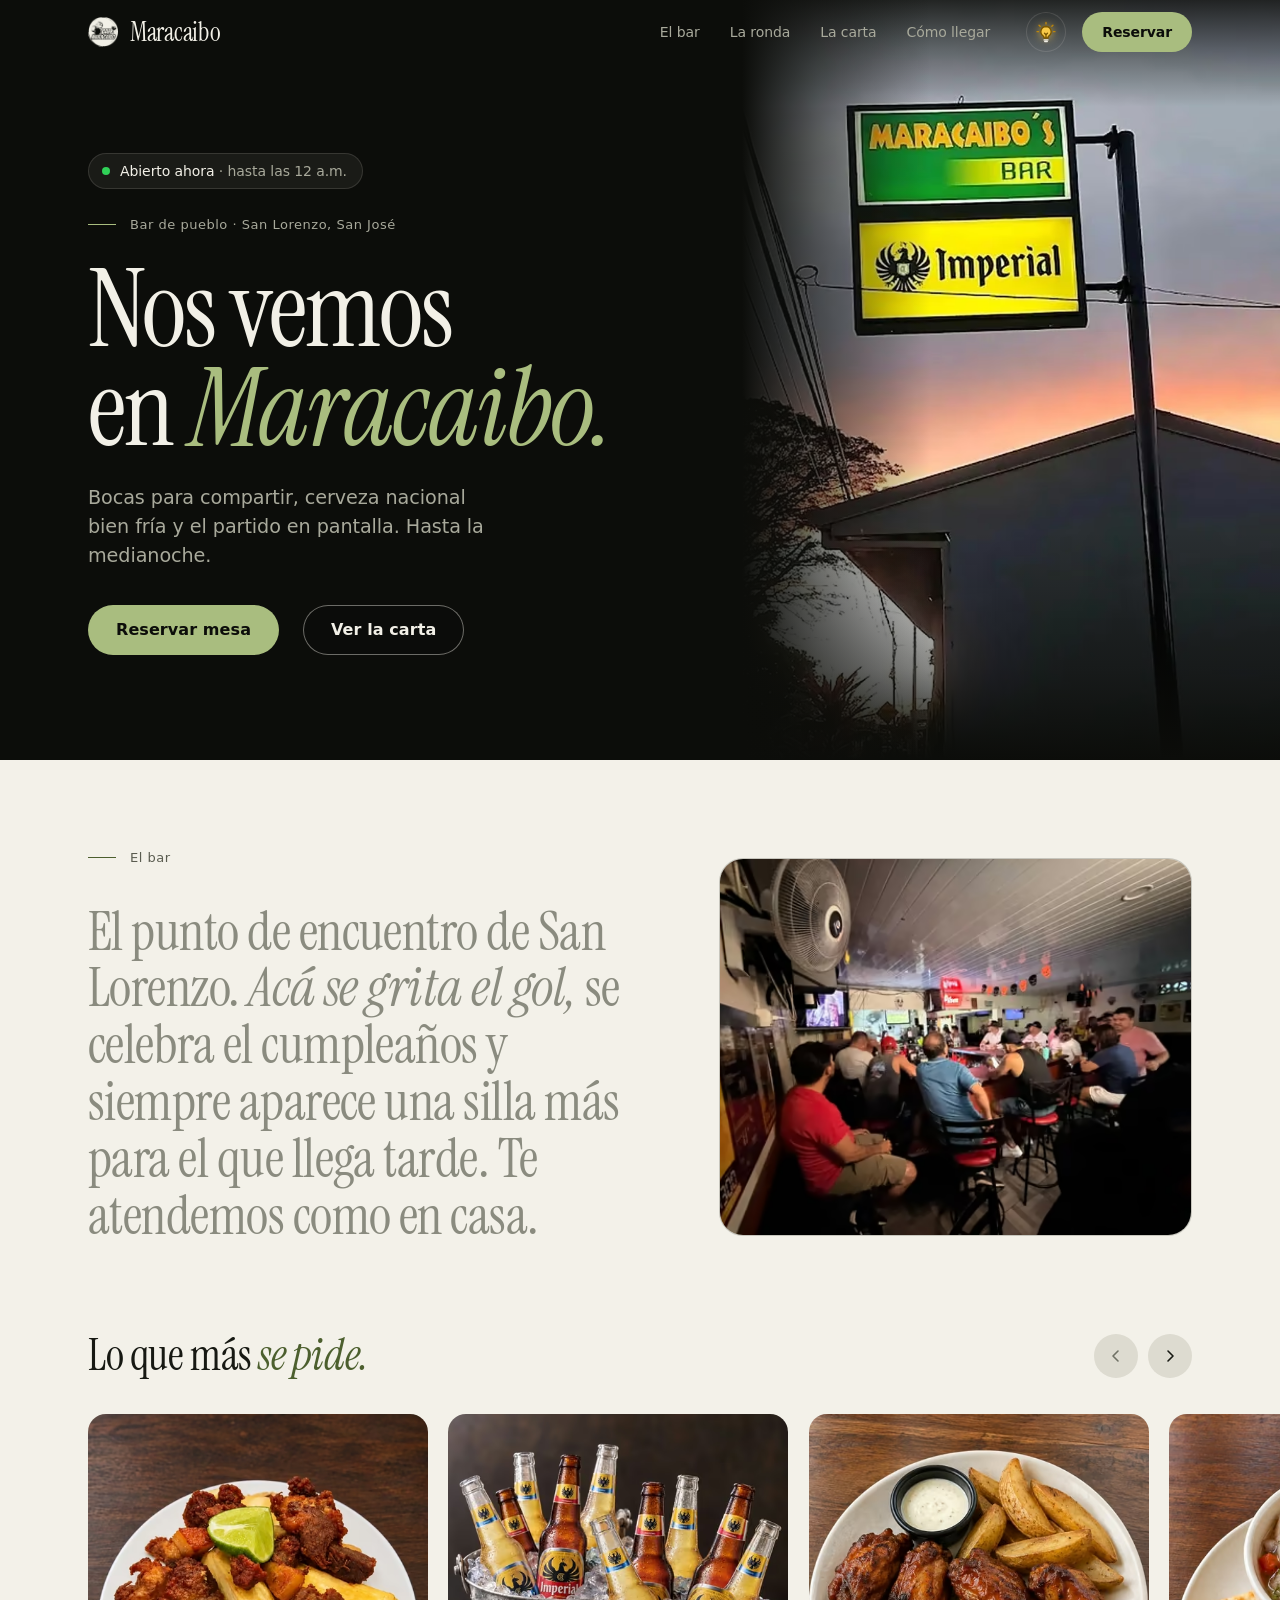
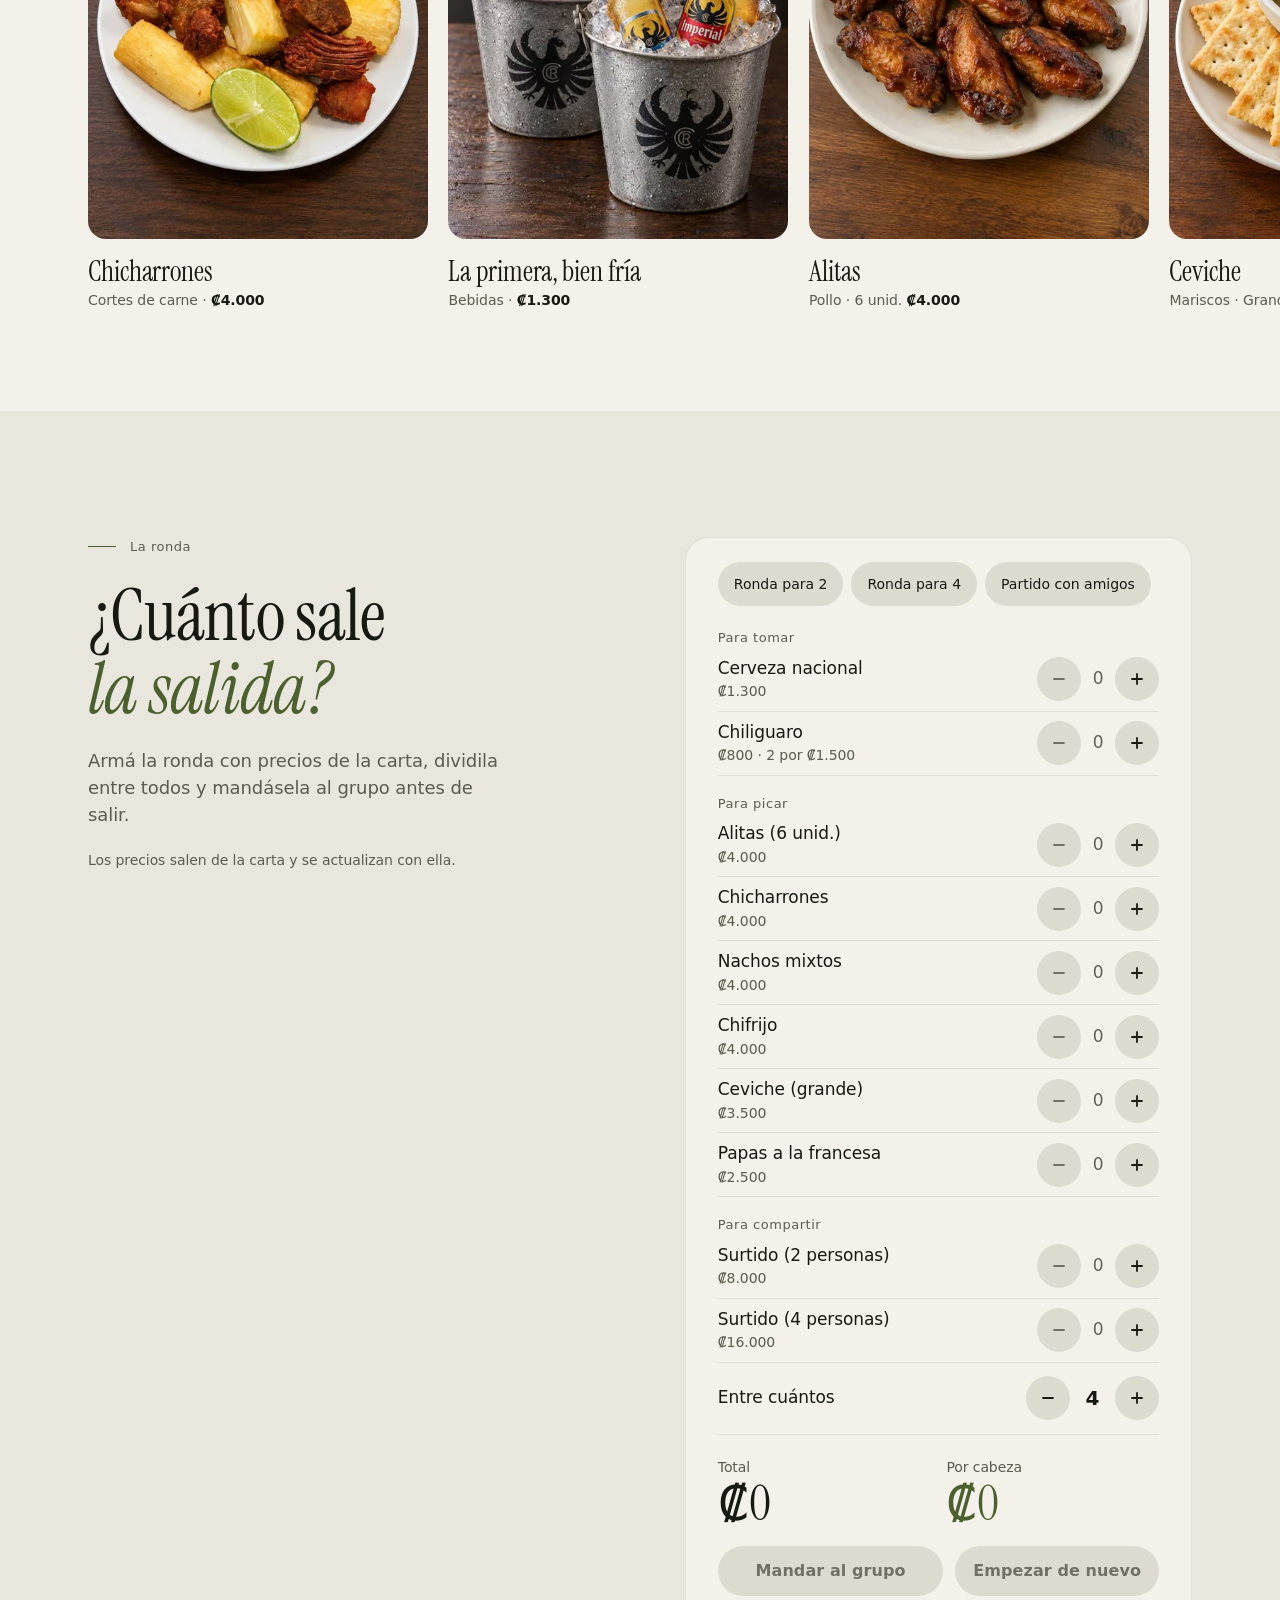
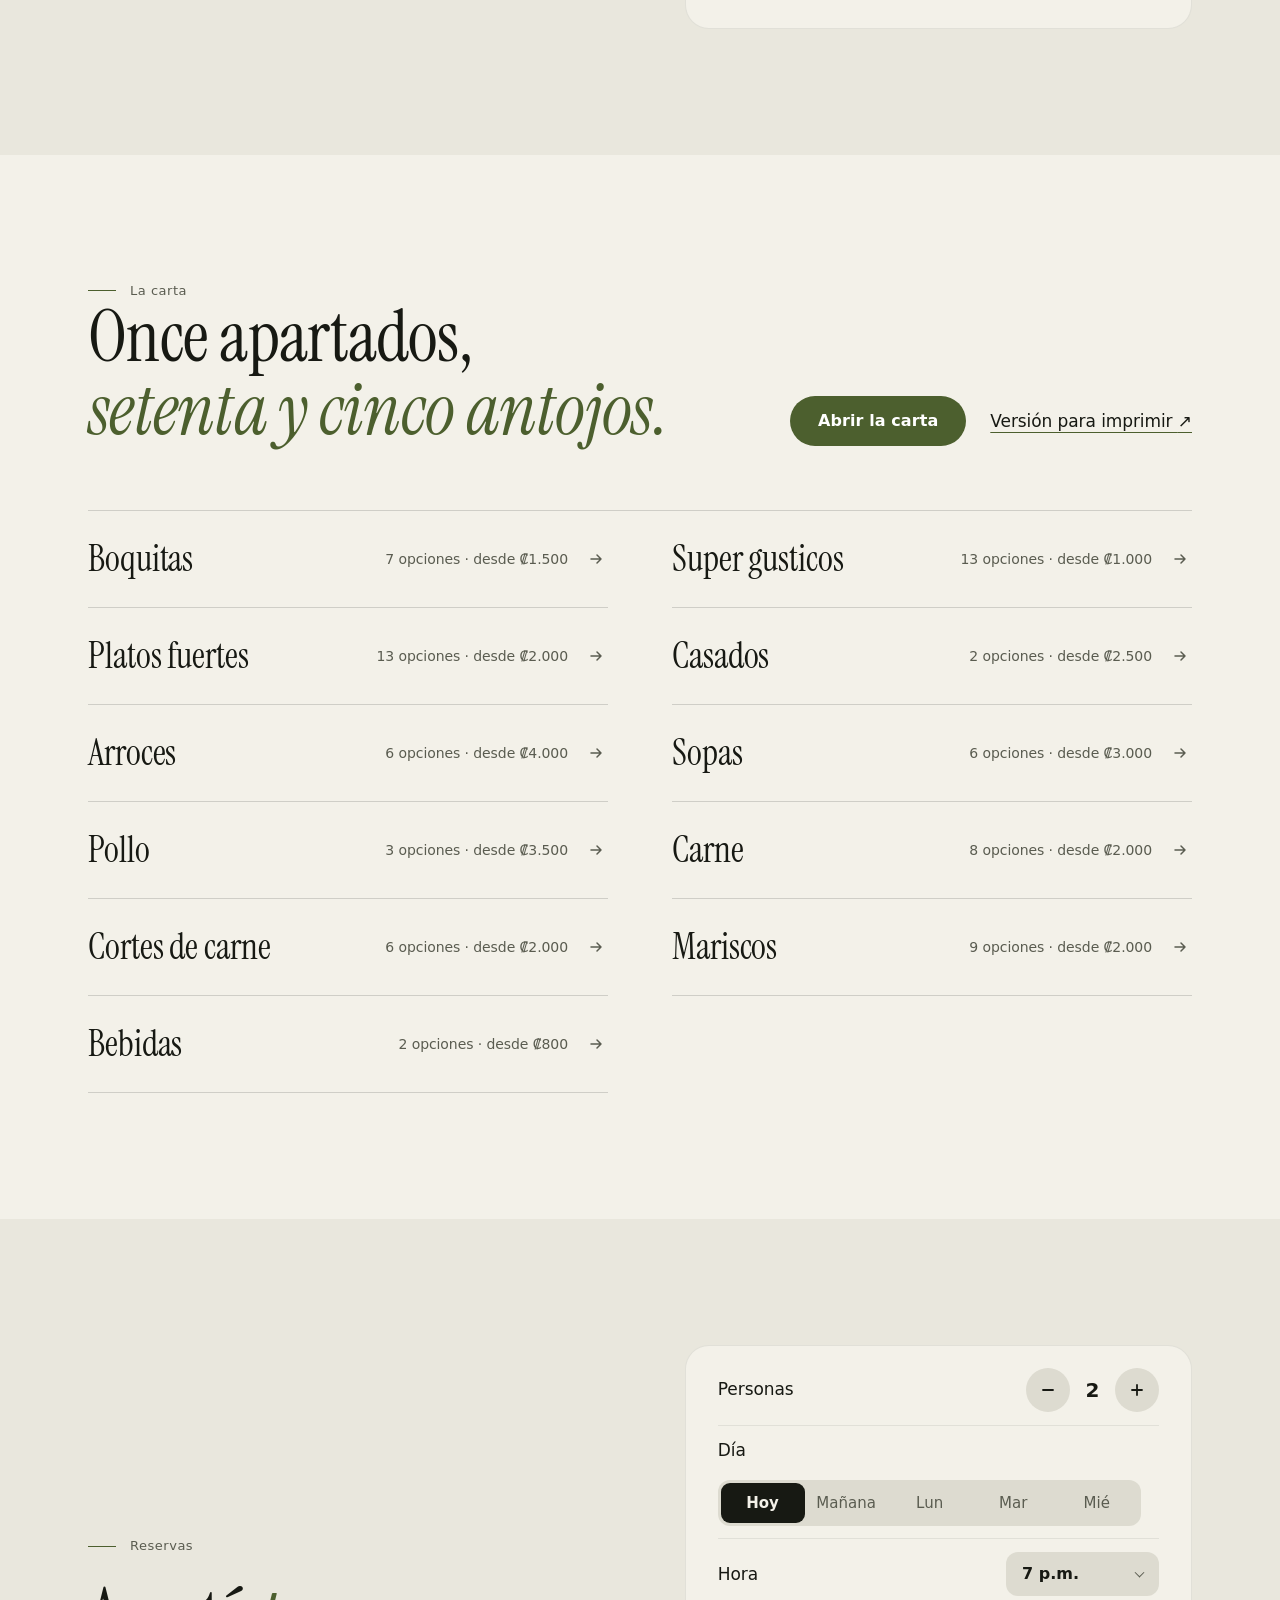
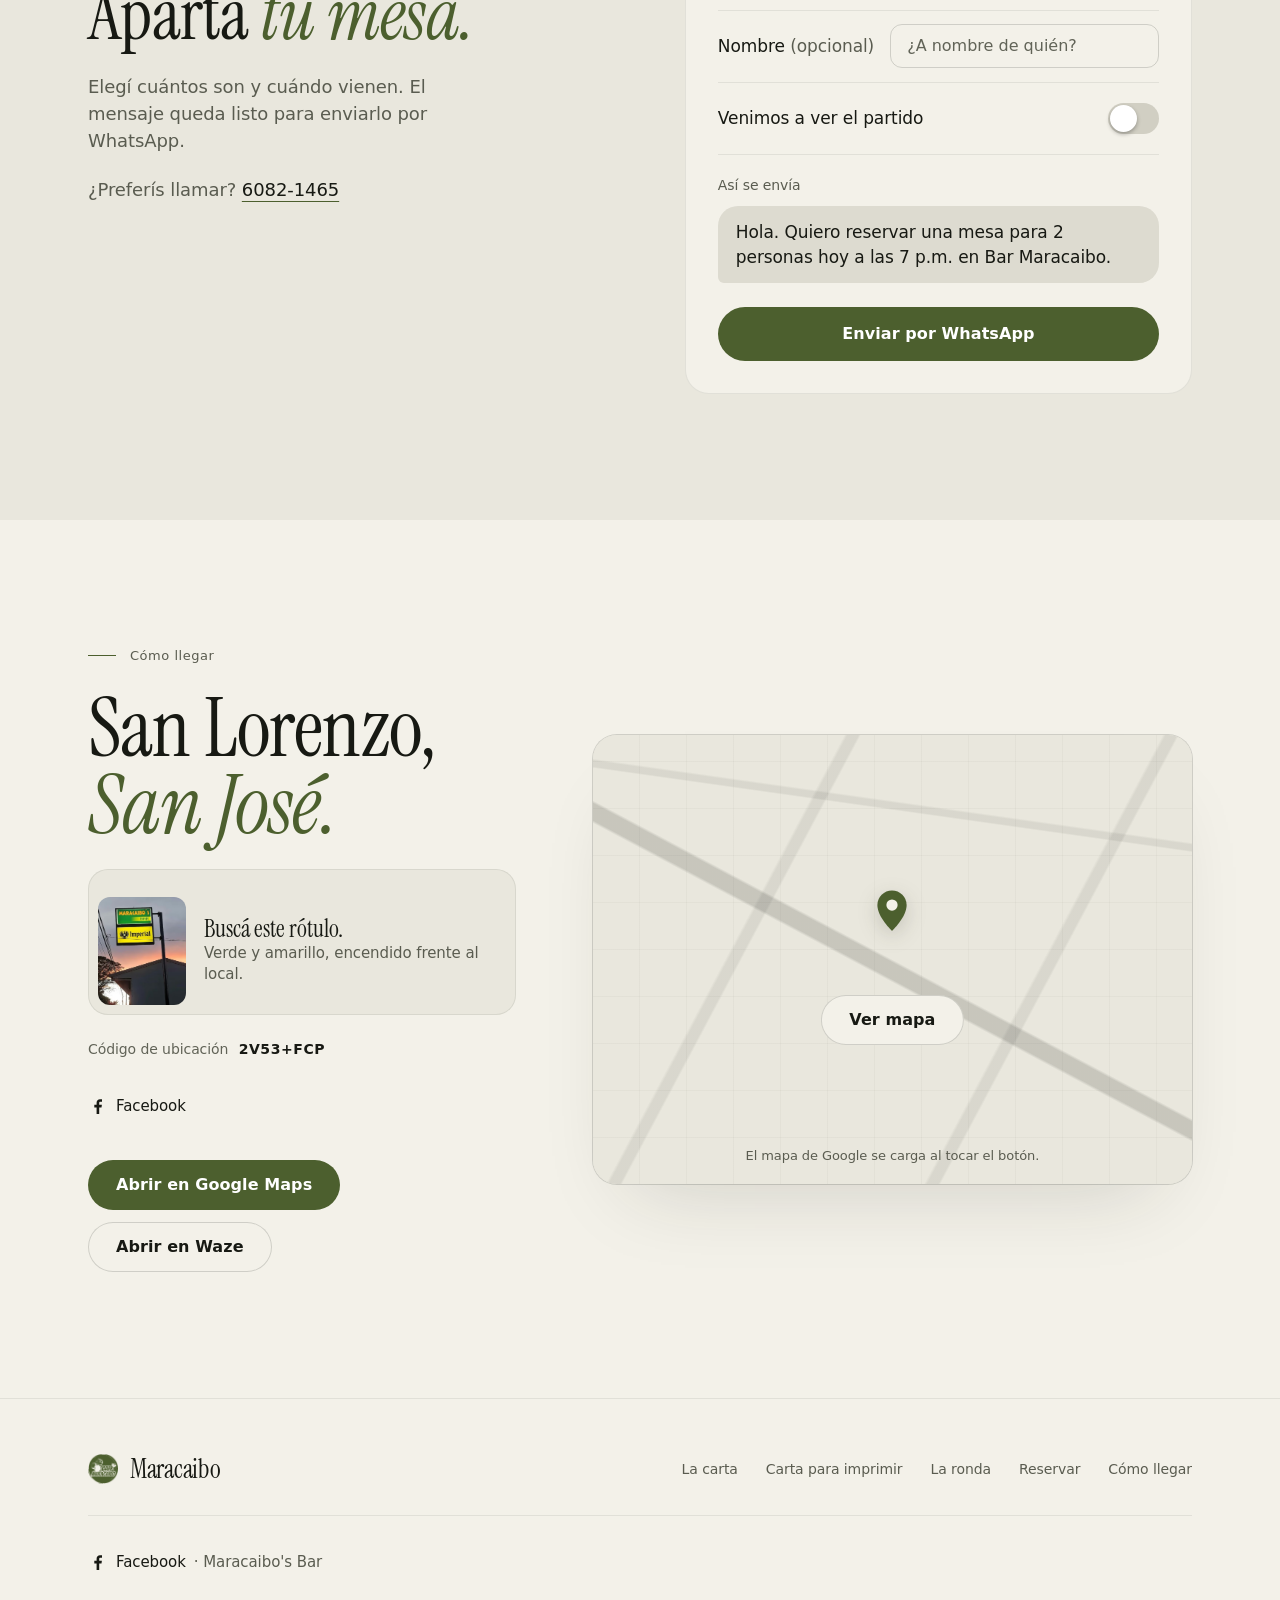
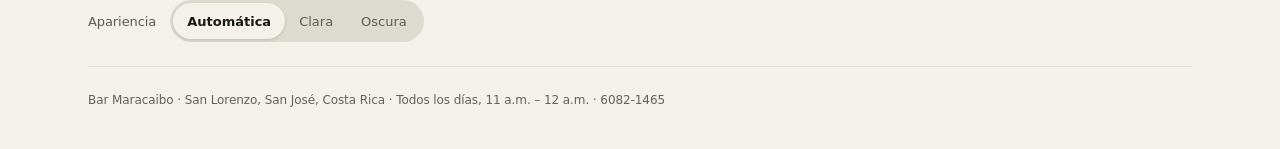
==== commit 3334094c: "Portada con el rótulo y foto del bar lleno en «El bar» - Portada: portada-rotulo (AVIF/WebP/JPG), si" ====
--- a/index.html
+++ b/index.html
@@ -26,8 +26,8 @@
 <meta name="apple-mobile-web-app-title" content="Maracaibo">
 <meta name="apple-mobile-web-app-status-bar-style" content="black-translucent">
 <link rel="preload" href="fuentes/instrument-serif-latin.woff2" as="font" type="font/woff2" crossorigin>
-<link rel="preload" as="image" type="image/avif" imagesrcset="img/portada_surtida-480.avif 480w, img/portada_surtida-800.avif 800w, img/portada_surtida-1024.avif 1024w" imagesizes="(max-width: 640px) 100vw, 50vw">
-<script>/* apariencia elegida antes de pintar, para que no parpadee */try{var t=localStorage.getItem('maracaibo-apariencia');if(t==='light'||t==='dark')document.documentElement.dataset.theme=t}catch(e){}</script>
+<link rel="preload" as="image" type="image/avif" imagesrcset="img/portada-rotulo-480.avif 480w, img/portada-rotulo-732.avif 732w" imagesizes="(max-width: 640px) 100vw, min(42vw, 620px)">
+<script>/* apariencia elegida antes de pintar, para que no parpadee ; .js también antes de pintar: reserva el lugar de lo que arma JavaScript */document.documentElement.classList.add('js');try{var t=localStorage.getItem('maracaibo-apariencia');if(t==='light'||t==='dark')document.documentElement.dataset.theme=t}catch(e){}</script>
 <link rel="stylesheet" href="tokens.css">
 <link rel="stylesheet" href="experiencia.css">
 <script src="config.js" defer></script>
@@ -35,13 +35,13 @@
 <script src="comun.js" defer></script>
 <script src="experiencia.js" defer></script>
 <!-- JSON-LD:inicio (lo genera herramientas/generar-seo.py; no editar a mano) -->
-<script type="application/ld+json">{"@context":"https://schema.org","@type":"BarOrPub","@id":"https://bar-maracaibo.github.io/maracaibo/#bar","name":"Bar Maracaibo","url":"https://bar-maracaibo.github.io/maracaibo/","image":"https://bar-maracaibo.github.io/maracaibo/og-maracaibo.jpg","logo":"https://bar-maracaibo.github.io/maracaibo/icono-512.png","telephone":"+50660821465","address":{"@type":"PostalAddress","addressLocality":"San Lorenzo","addressRegion":"San José","addressCountry":"CR"},"geo":{"@type":"GeoCoordinates","latitude":10.0087064,"longitude":-84.1464181},"hasMap":"https://maps.app.goo.gl/iqMi91LyRhNMNFzu8","openingHoursSpecification":[{"@type":"OpeningHoursSpecification","dayOfWeek":["Monday","Tuesday","Wednesday","Thursday","Friday","Saturday","Sunday"],"opens":"11:00","closes":"23:59"}],"priceRange":"₡","servesCuisine":"Costarricense","acceptsReservations":true,"menu":"https://bar-maracaibo.github.io/maracaibo/menu.html","sameAs":["https://www.facebook.com/share/1M2NZmSJWM/"],"hasMenu":{"@type":"Menu","name":"La carta","url":"https://bar-maracaibo.github.io/maracaibo/menu.html","inLanguage":"es-CR","hasMenuSection":[{"@type":"MenuSection","name":"Boquitas","hasMenuItem":[{"@type":"MenuItem","name":"Cazuela de frijol","offers":{"@type":"Offer","price":1500,"priceCurrency":"CRC"}},{"@type":"MenuItem","name":"Chorizo colombiano con arepa","offers":{"@type":"Offer","price":1500,"priceCurrency":"CRC"}},{"@type":"MenuItem","name":"Mini nuggets","description":"De pescado o de pollo","offers":{"@type":"Offer","price":1500,"priceCurrency":"CRC"}},{"@type":"MenuItem","name":"Mini nachos","description":"De carne o de pollo","offers":{"@type":"Offer","price":1500,"priceCurrency":"CRC"}},{"@type":"MenuItem","name":"Palitos de queso","description":"3 unidades","offers":{"@type":"Offer","price":1500,"priceCurrency":"CRC"}},{"@type":"MenuItem","name":"Patacones con frijoles molidos","offers":{"@type":"Offer","price":1500,"priceCurrency":"CRC"}},{"@type":"MenuItem","name":"Puntas de lomo","offers":{"@type":"Offer","price":1500,"priceCurrency":"CRC"}}]},{"@type":"MenuSection","name":"Super gusticos","hasMenuItem":[{"@type":"MenuItem","name":"Nachos de carne o pollo","offers":{"@type":"Offer","price":3500,"priceCurrency":"CRC"}},{"@type":"MenuItem","name":"Nachos mixtos","offers":{"@type":"Offer","price":4000,"priceCurrency":"CRC"}},{"@type":"MenuItem","name":"Papa nacho de carne o pollo","offers":{"@type":"Offer","price":4000,"priceCurrency":"CRC"}},{"@type":"MenuItem","name":"Papa nacho mixto","offers":{"@type":"Offer","price":4500,"priceCurrency":"CRC"}},{"@type":"MenuItem","name":"Papas a la francesa","offers":{"@type":"Offer","price":2500,"priceCurrency":"CRC"}},{"@type":"MenuItem","name":"Quesadilla de carne o pollo","offers":{"@type":"Offer","price":3500,"priceCurrency":"CRC"}},{"@type":"MenuItem","name":"Quesadilla mixta","offers":{"@type":"Offer","price":4000,"priceCurrency":"CRC"}},{"@type":"MenuItem","name":"Gallo de chorizo","offers":{"@type":"Offer","price":2000,"priceCurrency":"CRC"}},{"@type":"MenuItem","name":"Dados de queso","description":"6 unidades","offers":{"@type":"Offer","price":2500,"priceCurrency":"CRC"}},{"@type":"MenuItem","name":"Palitos de queso","offers":{"@type":"Offer","price":3000,"priceCurrency":"CRC"}},{"@type":"MenuItem","name":"Ensalada","offers":{"@type":"Offer","price":2000,"priceCurrency":"CRC"}},{"@type":"MenuItem","name":"Taquitos mexicanos","offers":{"@type":"Offer","price":2000,"priceCurrency":"CRC"}},{"@type":"MenuItem","name":"Torta de huevo","offers":{"@type":"Offer","price":1000,"priceCurrency":"CRC"}}]},{"@type":"MenuSection","name":"Platos fuertes","hasMenuItem":[{"@type":"MenuItem","name":"Empanadas colombianas","offers":[{"@type":"Offer","name":"5 unid.","price":5000,"priceCurrency":"CRC"},{"@type":"Offer","name":"10 unid.","price":10000,"priceCurrency":"CRC"}]},{"@type":"MenuItem","name":"Chifrijo","offers":{"@type":"Offer","price":4000,"priceCurrency":"CRC"}},{"@type":"MenuItem","name":"Chifrijolito","offers":{"@type":"Offer","price":2000,"priceCurrency":"CRC"}},{"@type":"MenuItem","name":"Fajitas de carne o pollo","offers":{"@type":"Offer","price":3500,"priceCurrency":"CRC"}},{"@type":"MenuItem","name":"Fajitas mixtas","offers":{"@type":"Offer","price":4000,"priceCurrency":"CRC"}},{"@type":"MenuItem","name":"Frijoles tiernos","offers":{"@type":"Offer","price":3000,"priceCurrency":"CRC"}},{"@type":"MenuItem","name":"Hamburguesa de carne o pollo","offers":{"@type":"Offer","price":3500,"priceCurrency":"CRC"}},{"@type":"MenuItem","name":"Patacones","offers":{"@type":"Offer","price":3000,"priceCurrency":"CRC"}},{"@type":"MenuItem","name":"Patacones con camarones y guacamole","offers":{"@type":"Offer","price":5000,"priceCurrency":"CRC"}},{"@type":"MenuItem","name":"Canasta de patacones pequeña","description":"3 unidades","offers":{"@type":"Offer","price":2000,"priceCurrency":"CRC"}},{"@type":"MenuItem","name":"Ravioles","offers":{"@type":"Offer","price":3000,"priceCurrency":"CRC"}},{"@type":"MenuItem","name":"Tacos","offers":{"@type":"Offer","price":3500,"priceCurrency":"CRC"}},{"@type":"MenuItem","name":"Yuca frita","offers":{"@type":"Offer","price":2500,"priceCurrency":"CRC"}}]},{"@type":"MenuSection","name":"Casados","hasMenuItem":[{"@type":"MenuItem","name":"Casado","offers":[{"@type":"Offer","name":"Pequeño","price":2500,"priceCurrency":"CRC"},{"@type":"Offer","name":"Grande","price":3500,"priceCurrency":"CRC"}]},{"@type":"MenuItem","name":"Bandeja paisa"}]},{"@type":"MenuSection","name":"Arroces","hasMenuItem":[{"@type":"MenuItem","name":"Arroz Maracaibo","offers":{"@type":"Offer","price":4500,"priceCurrency":"CRC"}},{"@type":"MenuItem","name":"Arroz con pollo","offers":{"@type":"Offer","price":4000,"priceCurrency":"CRC"}},{"@type":"MenuItem","name":"Arroz con cerdo","offers":{"@type":"Offer","price":4000,"priceCurrency":"CRC"}},{"@type":"MenuItem","name":"Arroz con carne de res","offers":{"@type":"Offer","price":4000,"priceCurrency":"CRC"}},{"@type":"MenuItem","name":"Arroz a la marinera","offers":{"@type":"Offer","price":4500,"priceCurrency":"CRC"}},{"@type":"MenuItem","name":"Arroz con camarones","offers":{"@type":"Offer","price":4500,"priceCurrency":"CRC"}}]},{"@type":"MenuSection","name":"Sopas","hasMenuItem":[{"@type":"MenuItem","name":"Sopa negra","offers":{"@type":"Offer","price":3000,"priceCurrency":"CRC"}},{"@type":"MenuItem","name":"Sopa de pollo","offers":{"@type":"Offer","price":3000,"priceCurrency":"CRC"}},{"@type":"MenuItem","name":"Sopa de carne","offers":{"@type":"Offer","price":3000,"priceCurrency":"CRC"}},{"@type":"MenuItem","name":"Sopa azteca","offers":{"@type":"Offer","price":3500,"priceCurrency":"CRC"}},{"@type":"MenuItem","name":"Sopa de mariscos en agua","offers":{"@type":"Offer","price":4000,"priceCurrency":"CRC"}},{"@type":"MenuItem","name":"Sopa de mariscos en leche","offers":{"@type":"Offer","price":4500,"priceCurrency":"CRC"}}]},{"@type":"MenuSection","name":"Pollo","hasMenuItem":[{"@type":"MenuItem","name":"Alitas","offers":[{"@type":"Offer","name":"6 unid.","price":4000,"priceCurrency":"CRC"},{"@type":"Offer","name":"12 unid.","price":8000,"priceCurrency":"CRC"}]},{"@type":"MenuItem","name":"Pechuga","offers":{"@type":"Offer","price":3500,"priceCurrency":"CRC"}},{"@type":"MenuItem","name":"Nuggets","offers":{"@type":"Offer","price":3500,"priceCurrency":"CRC"}}]},{"@type":"MenuSection","name":"Carne","hasMenuItem":[{"@type":"MenuItem","name":"Carne mexicana","offers":[{"@type":"Offer","name":"Pequeña","price":2000,"priceCurrency":"CRC"},{"@type":"Offer","name":"Grande","price":3500,"priceCurrency":"CRC"}]},{"@type":"MenuItem","name":"Bistec encebollado","offers":{"@type":"Offer","price":3500,"priceCurrency":"CRC"}},{"@type":"MenuItem","name":"Hígado encebollado","offers":{"@type":"Offer","price":3500,"priceCurrency":"CRC"}},{"@type":"MenuItem","name":"Chalupa de carne o pollo","offers":{"@type":"Offer","price":3500,"priceCurrency":"CRC"}},{"@type":"MenuItem","name":"Chalupa mixta","offers":{"@type":"Offer","price":4000,"priceCurrency":"CRC"}},{"@type":"MenuItem","name":"Burrito de carne o pollo","offers":{"@type":"Offer","price":3500,"priceCurrency":"CRC"}},{"@type":"MenuItem","name":"Burrito mixto","offers":{"@type":"Offer","price":4000,"priceCurrency":"CRC"}},{"@type":"MenuItem","name":"Surtido","description":"Para compartir","offers":[{"@type":"Offer","name":"2 personas","price":8000,"priceCurrency":"CRC"},{"@type":"Offer","name":"4 personas","price":16000,"priceCurrency":"CRC"}]}]},{"@type":"MenuSection","name":"Cortes de carne","hasMenuItem":[{"@type":"MenuItem","name":"Churrasco","offers":{"@type":"Offer","price":8000,"priceCurrency":"CRC"}},{"@type":"MenuItem","name":"Lomito","offers":{"@type":"Offer","price":8000,"priceCurrency":"CRC"}},{"@type":"MenuItem","name":"Cordon bleu","description":"De carne o de pollo","offers":{"@type":"Offer","price":7000,"priceCurrency":"CRC"}},{"@type":"MenuItem","name":"Chicharrones","offers":{"@type":"Offer","price":4000,"priceCurrency":"CRC"}},{"@type":"MenuItem","name":"Mini boca de chicharrón","offers":{"@type":"Offer","price":2000,"priceCurrency":"CRC"}},{"@type":"MenuItem","name":"Costilla de cerdo","offers":{"@type":"Offer","price":4000,"priceCurrency":"CRC"}}]},{"@type":"MenuSection","name":"Mariscos","hasMenuItem":[{"@type":"MenuItem","name":"Mariscada","offers":{"@type":"Offer","price":4500,"priceCurrency":"CRC"}},{"@type":"MenuItem","name":"Ceviche","offers":[{"@type":"Offer","name":"Pequeño","price":2000,"priceCurrency":"CRC"},{"@type":"Offer","name":"Grande","price":3500,"priceCurrency":"CRC"}]},{"@type":"MenuItem","name":"Ceviche mixto","offers":[{"@type":"Offer","name":"Pequeño","price":3000,"priceCurrency":"CRC"},{"@type":"Offer","name":"Grande","price":5000,"priceCurrency":"CRC"}]},{"@type":"MenuItem","name":"Ceviche salpicón","offers":[{"@type":"Offer","name":"Pequeño","price":3500,"priceCurrency":"CRC"},{"@type":"Offer","name":"Grande","price":5000,"priceCurrency":"CRC"}]},{"@type":"MenuItem","name":"Camarones","offers":{"@type":"Offer","price":5000,"priceCurrency":"CRC"}},{"@type":"MenuItem","name":"Filete de pescado","offers":{"@type":"Offer","price":4000,"priceCurrency":"CRC"}},{"@type":"MenuItem","name":"Nuggets de pescado","offers":{"@type":"Offer","price":3500,"priceCurrency":"CRC"}},{"@type":"MenuItem","name":"Torta de huevo con camarones","offers":{"@type":"Offer","price":5000,"priceCurrency":"CRC"}},{"@type":"MenuItem","name":"Espagueti en salsa blanca con camarones","offers":{"@type":"Offer","price":6000,"priceCurrency":"CRC"}}]},{"@type":"MenuSection","name":"Adicionales","hasMenuItem":[{"@type":"MenuItem","name":"Adicional","description":"Para cualquier plato","offers":{"@type":"Offer","price":500,"priceCurrency":"CRC"}},{"@type":"MenuItem","name":"Adicional de guacamole","offers":{"@type":"Offer","price":1000,"priceCurrency":"CRC"}}]},{"@type":"MenuSection","name":"Bebidas","hasMenuItem":[{"@type":"MenuItem","name":"Cerveza nacional","description":"Consultar variedades disponibles","offers":{"@type":"Offer","price":1300,"priceCurrency":"CRC"}},{"@type":"MenuItem","name":"Chiliguaro","description":"Promoción: 2 por ₡1.500","offers":{"@type":"Offer","price":800,"priceCurrency":"CRC"}}]}]}}</script>
+<script type="application/ld+json">{"@context":"https://schema.org","@type":"BarOrPub","@id":"https://bar-maracaibo.github.io/maracaibo/#bar","name":"Bar Maracaibo","url":"https://bar-maracaibo.github.io/maracaibo/","image":"https://bar-maracaibo.github.io/maracaibo/og-maracaibo.jpg","logo":"https://bar-maracaibo.github.io/maracaibo/icono-512.png","telephone":"+50660821465","address":{"@type":"PostalAddress","addressLocality":"San Lorenzo","addressRegion":"San José","addressCountry":"CR"},"geo":{"@type":"GeoCoordinates","latitude":10.0087064,"longitude":-84.1464181},"hasMap":"https://maps.app.goo.gl/iqMi91LyRhNMNFzu8","openingHoursSpecification":[{"@type":"OpeningHoursSpecification","dayOfWeek":["Monday","Tuesday","Wednesday","Thursday","Friday","Saturday","Sunday"],"opens":"11:00","closes":"23:59"}],"priceRange":"₡","servesCuisine":"Costarricense","acceptsReservations":true,"menu":"https://bar-maracaibo.github.io/maracaibo/menu.html","sameAs":["https://www.facebook.com/barmaracaibocr"],"hasMenu":{"@type":"Menu","name":"La carta","url":"https://bar-maracaibo.github.io/maracaibo/menu.html","inLanguage":"es-CR","hasMenuSection":[{"@type":"MenuSection","name":"Boquitas","hasMenuItem":[{"@type":"MenuItem","name":"Cazuela de frijol","offers":{"@type":"Offer","price":1500,"priceCurrency":"CRC"}},{"@type":"MenuItem","name":"Chorizo colombiano con arepa","offers":{"@type":"Offer","price":1500,"priceCurrency":"CRC"}},{"@type":"MenuItem","name":"Mini nuggets","description":"De pescado o de pollo","offers":{"@type":"Offer","price":1500,"priceCurrency":"CRC"}},{"@type":"MenuItem","name":"Mini nachos","description":"De carne o de pollo","offers":{"@type":"Offer","price":1500,"priceCurrency":"CRC"}},{"@type":"MenuItem","name":"Palitos de queso","description":"3 unidades","offers":{"@type":"Offer","price":1500,"priceCurrency":"CRC"}},{"@type":"MenuItem","name":"Patacones con frijoles molidos","offers":{"@type":"Offer","price":1500,"priceCurrency":"CRC"}},{"@type":"MenuItem","name":"Puntas de lomo","offers":{"@type":"Offer","price":1500,"priceCurrency":"CRC"}}]},{"@type":"MenuSection","name":"Super gusticos","hasMenuItem":[{"@type":"MenuItem","name":"Nachos de carne o pollo","offers":{"@type":"Offer","price":3500,"priceCurrency":"CRC"}},{"@type":"MenuItem","name":"Nachos mixtos","offers":{"@type":"Offer","price":4000,"priceCurrency":"CRC"}},{"@type":"MenuItem","name":"Papa nacho de carne o pollo","offers":{"@type":"Offer","price":4000,"priceCurrency":"CRC"}},{"@type":"MenuItem","name":"Papa nacho mixto","offers":{"@type":"Offer","price":4500,"priceCurrency":"CRC"}},{"@type":"MenuItem","name":"Papas a la francesa","offers":{"@type":"Offer","price":2500,"priceCurrency":"CRC"}},{"@type":"MenuItem","name":"Quesadilla de carne o pollo","offers":{"@type":"Offer","price":3500,"priceCurrency":"CRC"}},{"@type":"MenuItem","name":"Quesadilla mixta","offers":{"@type":"Offer","price":4000,"priceCurrency":"CRC"}},{"@type":"MenuItem","name":"Gallo de chorizo","offers":{"@type":"Offer","price":2000,"priceCurrency":"CRC"}},{"@type":"MenuItem","name":"Dados de queso","description":"6 unidades","offers":{"@type":"Offer","price":2500,"priceCurrency":"CRC"}},{"@type":"MenuItem","name":"Palitos de queso","offers":{"@type":"Offer","price":3000,"priceCurrency":"CRC"}},{"@type":"MenuItem","name":"Ensalada","offers":{"@type":"Offer","price":2000,"priceCurrency":"CRC"}},{"@type":"MenuItem","name":"Taquitos mexicanos","offers":{"@type":"Offer","price":2000,"priceCurrency":"CRC"}},{"@type":"MenuItem","name":"Torta de huevo","offers":{"@type":"Offer","price":1000,"priceCurrency":"CRC"}}]},{"@type":"MenuSection","name":"Platos fuertes","hasMenuItem":[{"@type":"MenuItem","name":"Empanadas colombianas","offers":[{"@type":"Offer","name":"5 unid.","price":5000,"priceCurrency":"CRC"},{"@type":"Offer","name":"10 unid.","price":10000,"priceCurrency":"CRC"}]},{"@type":"MenuItem","name":"Chifrijo","offers":{"@type":"Offer","price":4000,"priceCurrency":"CRC"}},{"@type":"MenuItem","name":"Chifrijolito","offers":{"@type":"Offer","price":2000,"priceCurrency":"CRC"}},{"@type":"MenuItem","name":"Fajitas de carne o pollo","offers":{"@type":"Offer","price":3500,"priceCurrency":"CRC"}},{"@type":"MenuItem","name":"Fajitas mixtas","offers":{"@type":"Offer","price":4000,"priceCurrency":"CRC"}},{"@type":"MenuItem","name":"Frijoles tiernos","offers":{"@type":"Offer","price":3000,"priceCurrency":"CRC"}},{"@type":"MenuItem","name":"Hamburguesa de carne o pollo","offers":{"@type":"Offer","price":3500,"priceCurrency":"CRC"}},{"@type":"MenuItem","name":"Patacones","offers":{"@type":"Offer","price":3000,"priceCurrency":"CRC"}},{"@type":"MenuItem","name":"Patacones con camarones y guacamole","offers":{"@type":"Offer","price":5000,"priceCurrency":"CRC"}},{"@type":"MenuItem","name":"Canasta de patacones pequeña","description":"3 unidades","offers":{"@type":"Offer","price":2000,"priceCurrency":"CRC"}},{"@type":"MenuItem","name":"Ravioles","offers":{"@type":"Offer","price":3000,"priceCurrency":"CRC"}},{"@type":"MenuItem","name":"Tacos","offers":{"@type":"Offer","price":3500,"priceCurrency":"CRC"}},{"@type":"MenuItem","name":"Yuca frita","offers":{"@type":"Offer","price":2500,"priceCurrency":"CRC"}}]},{"@type":"MenuSection","name":"Casados","hasMenuItem":[{"@type":"MenuItem","name":"Casado","offers":[{"@type":"Offer","name":"Pequeño","price":2500,"priceCurrency":"CRC"},{"@type":"Offer","name":"Grande","price":3500,"priceCurrency":"CRC"}]},{"@type":"MenuItem","name":"Bandeja paisa"}]},{"@type":"MenuSection","name":"Arroces","hasMenuItem":[{"@type":"MenuItem","name":"Arroz Maracaibo","offers":{"@type":"Offer","price":4500,"priceCurrency":"CRC"}},{"@type":"MenuItem","name":"Arroz con pollo","offers":{"@type":"Offer","price":4000,"priceCurrency":"CRC"}},{"@type":"MenuItem","name":"Arroz con cerdo","offers":{"@type":"Offer","price":4000,"priceCurrency":"CRC"}},{"@type":"MenuItem","name":"Arroz con carne de res","offers":{"@type":"Offer","price":4000,"priceCurrency":"CRC"}},{"@type":"MenuItem","name":"Arroz a la marinera","offers":{"@type":"Offer","price":4500,"priceCurrency":"CRC"}},{"@type":"MenuItem","name":"Arroz con camarones","offers":{"@type":"Offer","price":4500,"priceCurrency":"CRC"}}]},{"@type":"MenuSection","name":"Sopas","hasMenuItem":[{"@type":"MenuItem","name":"Sopa negra","offers":{"@type":"Offer","price":3000,"priceCurrency":"CRC"}},{"@type":"MenuItem","name":"Sopa de pollo","offers":{"@type":"Offer","price":3000,"priceCurrency":"CRC"}},{"@type":"MenuItem","name":"Sopa de carne","offers":{"@type":"Offer","price":3000,"priceCurrency":"CRC"}},{"@type":"MenuItem","name":"Sopa azteca","offers":{"@type":"Offer","price":3500,"priceCurrency":"CRC"}},{"@type":"MenuItem","name":"Sopa de mariscos en agua","offers":{"@type":"Offer","price":4000,"priceCurrency":"CRC"}},{"@type":"MenuItem","name":"Sopa de mariscos en leche","offers":{"@type":"Offer","price":4500,"priceCurrency":"CRC"}}]},{"@type":"MenuSection","name":"Pollo","hasMenuItem":[{"@type":"MenuItem","name":"Alitas","offers":[{"@type":"Offer","name":"6 unid.","price":4000,"priceCurrency":"CRC"},{"@type":"Offer","name":"12 unid.","price":8000,"priceCurrency":"CRC"}]},{"@type":"MenuItem","name":"Pechuga","offers":{"@type":"Offer","price":3500,"priceCurrency":"CRC"}},{"@type":"MenuItem","name":"Nuggets","offers":{"@type":"Offer","price":3500,"priceCurrency":"CRC"}}]},{"@type":"MenuSection","name":"Carne","hasMenuItem":[{"@type":"MenuItem","name":"Carne mexicana","offers":[{"@type":"Offer","name":"Pequeña","price":2000,"priceCurrency":"CRC"},{"@type":"Offer","name":"Grande","price":3500,"priceCurrency":"CRC"}]},{"@type":"MenuItem","name":"Bistec encebollado","offers":{"@type":"Offer","price":3500,"priceCurrency":"CRC"}},{"@type":"MenuItem","name":"Hígado encebollado","offers":{"@type":"Offer","price":3500,"priceCurrency":"CRC"}},{"@type":"MenuItem","name":"Chalupa de carne o pollo","offers":{"@type":"Offer","price":3500,"priceCurrency":"CRC"}},{"@type":"MenuItem","name":"Chalupa mixta","offers":{"@type":"Offer","price":4000,"priceCurrency":"CRC"}},{"@type":"MenuItem","name":"Burrito de carne o pollo","offers":{"@type":"Offer","price":3500,"priceCurrency":"CRC"}},{"@type":"MenuItem","name":"Burrito mixto","offers":{"@type":"Offer","price":4000,"priceCurrency":"CRC"}},{"@type":"MenuItem","name":"Surtido","description":"Para compartir","offers":[{"@type":"Offer","name":"2 personas","price":8000,"priceCurrency":"CRC"},{"@type":"Offer","name":"4 personas","price":16000,"priceCurrency":"CRC"}]}]},{"@type":"MenuSection","name":"Cortes de carne","hasMenuItem":[{"@type":"MenuItem","name":"Churrasco","offers":{"@type":"Offer","price":8000,"priceCurrency":"CRC"}},{"@type":"MenuItem","name":"Lomito","offers":{"@type":"Offer","price":8000,"priceCurrency":"CRC"}},{"@type":"MenuItem","name":"Cordon bleu","description":"De carne o de pollo","offers":{"@type":"Offer","price":7000,"priceCurrency":"CRC"}},{"@type":"MenuItem","name":"Chicharrones","offers":{"@type":"Offer","price":4000,"priceCurrency":"CRC"}},{"@type":"MenuItem","name":"Mini boca de chicharrón","offers":{"@type":"Offer","price":2000,"priceCurrency":"CRC"}},{"@type":"MenuItem","name":"Costilla de cerdo","offers":{"@type":"Offer","price":4000,"priceCurrency":"CRC"}}]},{"@type":"MenuSection","name":"Mariscos","hasMenuItem":[{"@type":"MenuItem","name":"Mariscada","offers":{"@type":"Offer","price":4500,"priceCurrency":"CRC"}},{"@type":"MenuItem","name":"Ceviche","offers":[{"@type":"Offer","name":"Pequeño","price":2000,"priceCurrency":"CRC"},{"@type":"Offer","name":"Grande","price":3500,"priceCurrency":"CRC"}]},{"@type":"MenuItem","name":"Ceviche mixto","offers":[{"@type":"Offer","name":"Pequeño","price":3000,"priceCurrency":"CRC"},{"@type":"Offer","name":"Grande","price":5000,"priceCurrency":"CRC"}]},{"@type":"MenuItem","name":"Ceviche salpicón","offers":[{"@type":"Offer","name":"Pequeño","price":3500,"priceCurrency":"CRC"},{"@type":"Offer","name":"Grande","price":5000,"priceCurrency":"CRC"}]},{"@type":"MenuItem","name":"Camarones","offers":{"@type":"Offer","price":5000,"priceCurrency":"CRC"}},{"@type":"MenuItem","name":"Filete de pescado","offers":{"@type":"Offer","price":4000,"priceCurrency":"CRC"}},{"@type":"MenuItem","name":"Nuggets de pescado","offers":{"@type":"Offer","price":3500,"priceCurrency":"CRC"}},{"@type":"MenuItem","name":"Torta de huevo con camarones","offers":{"@type":"Offer","price":5000,"priceCurrency":"CRC"}},{"@type":"MenuItem","name":"Espagueti en salsa blanca con camarones","offers":{"@type":"Offer","price":6000,"priceCurrency":"CRC"}}]},{"@type":"MenuSection","name":"Adicionales","hasMenuItem":[{"@type":"MenuItem","name":"Adicional","description":"Para cualquier plato","offers":{"@type":"Offer","price":500,"priceCurrency":"CRC"}},{"@type":"MenuItem","name":"Adicional de guacamole","offers":{"@type":"Offer","price":1000,"priceCurrency":"CRC"}}]},{"@type":"MenuSection","name":"Bebidas","hasMenuItem":[{"@type":"MenuItem","name":"Cerveza nacional","description":"Consultar variedades disponibles","offers":{"@type":"Offer","price":1300,"priceCurrency":"CRC"}},{"@type":"MenuItem","name":"Chiliguaro","description":"Promoción: 2 por ₡1.500","offers":{"@type":"Offer","price":800,"priceCurrency":"CRC"}}]}]}}</script>
 <!-- JSON-LD:fin -->
 </head>
 <body>
 <a class="skip" href="#contenido">Ir al contenido</a>
 
-<header class="nav" id="nav">
+<header class="nav tema-noche" id="nav">
   <div class="nav-inner">
     <a class="brand" href="#inicio" aria-label="Bar Maracaibo, inicio">
       <span class="brand-logo" aria-hidden="true"></span>
@@ -83,9 +83,9 @@
 <main id="contenido">
 
   <!-- 1 · Portada -->
-  <section class="hero" id="inicio" aria-labelledby="hero-title">
+  <section class="hero tema-noche" id="inicio" aria-labelledby="hero-title">
     <figure class="hero-photo">
-      <picture><source type="image/avif" srcset="img/portada_surtida-480.avif 480w, img/portada_surtida-800.avif 800w, img/portada_surtida-1024.avif 1024w" sizes="(max-width: 640px) 100vw, 50vw"><source type="image/webp" srcset="img/portada_surtida-480.webp 480w, img/portada_surtida-800.webp 800w, img/portada_surtida-1024.webp 1024w" sizes="(max-width: 640px) 100vw, 50vw"><img id="heroImg" src="img/portada_surtida-800.jpg" srcset="img/portada_surtida-480.jpg 480w, img/portada_surtida-800.jpg 800w, img/portada_surtida-1024.jpg 1024w" sizes="(max-width: 640px) 100vw, 50vw" alt="Surtida para compartir con chicharrón, chorizo, alitas, yuca y papas gajo, sobre una mesa de madera" width="1024" height="1536" fetchpriority="high"></picture>
+      <picture><source type="image/avif" srcset="img/portada-rotulo-480.avif 480w, img/portada-rotulo-732.avif 732w" sizes="(max-width: 640px) 100vw, min(42vw, 620px)"><source type="image/webp" srcset="img/portada-rotulo-480.webp 480w, img/portada-rotulo-732.webp 732w" sizes="(max-width: 640px) 100vw, min(42vw, 620px)"><img id="heroImg" src="img/portada-rotulo-732.jpg" srcset="img/portada-rotulo-480.jpg 480w, img/portada-rotulo-732.jpg 732w" sizes="(max-width: 640px) 100vw, min(42vw, 620px)" alt="El rótulo de Maracaibo&#39;s Bar encendido al atardecer" width="732" height="1568" fetchpriority="high"></picture>
     </figure>
     <div class="hero-inner frame">
       <div class="hero-copy">
@@ -103,10 +103,14 @@
 
   <!-- 2 · El bar: declaración y lo que más se pide -->
   <section class="statement" id="el-bar" aria-labelledby="statement-label">
-    <div class="frame">
+    <div class="frame statement-grid">
+      <div>
       <p class="kicker" id="statement-label">El bar</p>
       <!-- TODO-DUEÑO: confirmar este texto (punto de encuentro del barrio, partidos, atención). -->
       <p class="display statement-text" id="statement">El punto de encuentro de San Lorenzo. <em>Acá se grita el gol,</em> se celebra el cumpleaños y siempre aparece una silla más para el que llega tarde. <span class="soft">Te atendemos como en casa.</span></p>
+      </div>
+      <!-- TODO-DUEÑO: la foto tiene decoración de Halloween; cambiarla en noviembre. -->
+      <figure class="statement-photo"><picture><source type="image/avif" srcset="img/bar-ambiente-ancho-480.avif 480w, img/bar-ambiente-ancho-800.avif 800w, img/bar-ambiente-ancho-1200.avif 1200w" sizes="(max-width: 900px) calc(100vw - 40px), 480px"><source type="image/webp" srcset="img/bar-ambiente-ancho-480.webp 480w, img/bar-ambiente-ancho-800.webp 800w, img/bar-ambiente-ancho-1200.webp 1200w" sizes="(max-width: 900px) calc(100vw - 40px), 480px"><img loading="lazy" decoding="async" src="img/bar-ambiente-ancho-800.jpg" srcset="img/bar-ambiente-ancho-480.jpg 480w, img/bar-ambiente-ancho-800.jpg 800w, img/bar-ambiente-ancho-1200.jpg 1200w" sizes="(max-width: 900px) calc(100vw - 40px), 480px" alt="Bar Maracaibo lleno, gente en la barra viendo el partido" width="1600" height="1200"></picture></figure>
     </div>
 
     <div class="favs">
--- a/tokens.css
+++ b/tokens.css
@@ -10,6 +10,10 @@
 @font-face{font-family:'Instrument Serif';font-style:italic;font-weight:400;font-display:swap;src:url(fuentes/instrument-serif-italic-latin.woff2) format('woff2');unicode-range:U+0000-00FF,U+0131,U+0152-0153,U+02BB-02BC,U+02C6,U+02DA,U+02DC,U+0304,U+0308,U+0329,U+2000-206F,U+20AC,U+2122,U+2191,U+2193,U+2212,U+2215,U+FEFF,U+FFFD}
 @font-face{font-family:'Instrument Serif';font-style:italic;font-weight:400;font-display:swap;src:url(fuentes/instrument-serif-italic-latin-ext.woff2) format('woff2');unicode-range:U+0100-02BA,U+02BD-02C5,U+02C7-02CC,U+02CE-02D7,U+02DD-02FF,U+1E00-1E9F,U+20A0-20AB,U+20AD-20C4,U+2113,U+2C60-2C7F,U+A720-A7FF}
 
+/* Respaldo con las mismas medidas que Instrument Serif (Georgia ajustada): mientras carga la fuente
+   los titulares ocupan lo mismo y nada salta al cambiar (CLS 0). */
+@font-face{font-family:'Instrument Serif Fallback';font-style:normal;src:local('Georgia');size-adjust:76.25%;ascent-override:129.8%;descent-override:40.7%;line-gap-override:0%}
+@font-face{font-family:'Instrument Serif Fallback';font-style:italic;src:local('Georgia Italic'),local('Georgia-Italic');size-adjust:78.6%;ascent-override:126%;descent-override:39.4%;line-gap-override:0%}
 
 /* ---------- Colores: oscura (predeterminada) ----------
    Contrastes medidos sobre --fondo. */
@@ -68,8 +72,24 @@
   color-scheme:light;
 }
 
+/* ---------- Siempre de noche ----------
+   La portada (.hero) y la barra de navegación mientras está sobre ella usan los colores oscuros
+   aunque la página esté en clara: la foto del rótulo es de noche. Los mismos valores de arriba. */
+.tema-noche{
+  --fondo:#0c0d0a;--sup:#151712;--ctrl:#20231c;--ctrl-2:#2b2f26;
+  --tinta:#f2f0e7;--gris:#a8a99b;--gris-2:#8f9083;--apagado:#5e6054;
+  --linea:rgba(242,240,231,.13);--linea-2:rgba(242,240,231,.07);
+  --musgo:#a9bd7f;--sobre-musgo:#0c0d0a;--musgo-hover:#bccd96;
+  --abierto:#30d158;--cerrado:#ff453a;
+  --sombra:rgba(0,0,0,.55);
+  --mapa:invert(.9) hue-rotate(180deg) saturate(.45) brightness(.95) contrast(.92);
+  --logo:var(--tinta);--off-tinta:#7d7f72;
+  color-scheme:dark;
+  color:var(--tinta);
+}
+
 :root{
-  --serif:'Instrument Serif','Iowan Old Style','Palatino Linotype',Georgia,serif;
+  --serif:'Instrument Serif','Instrument Serif Fallback','Iowan Old Style','Palatino Linotype',Georgia,serif;
   --texto:-apple-system,BlinkMacSystemFont,'SF Pro Text','Segoe UI',system-ui,sans-serif;
   --frame:1200px;
   --gutter:clamp(20px,4vw,48px);
--- a/experiencia.css
+++ b/experiencia.css
@@ -105,13 +105,17 @@
 .sheet p a{color:var(--tinta);font-weight:600;text-decoration:none}
 
 /* ---------- 1 · Portada ---------- */
-.hero{position:relative;isolation:isolate;min-height:min(100svh,760px);display:flex;overflow:hidden}
-.hero-photo{position:absolute;z-index:-1;top:0;right:0;bottom:0;width:min(50%,760px)}
-.hero-photo img{width:100%;height:100%;object-fit:cover;object-position:50% 45%}
+/* La portada siempre va de noche (.tema-noche en tokens.css). La foto del rótulo es vertical y de 952 px:
+   en computadora no pasa de 620 px de ancho para que no se pixele; el rótulo queda siempre arriba. */
+.hero{position:relative;isolation:isolate;min-height:min(100svh,760px);display:flex;overflow:hidden;background:var(--fondo)}
+.hero-photo{position:absolute;z-index:-1;top:0;right:0;bottom:0;width:min(42%,620px)}
+.hero-photo img{width:100%;height:100%;object-fit:cover;object-position:50% 0%}
 .hero-photo::after{content:'';position:absolute;inset:0;background:
-  linear-gradient(90deg,var(--fondo) 0%,color-mix(in srgb,var(--fondo) 50%,transparent) 20%,transparent 46%),
-  linear-gradient(0deg,var(--fondo) 0%,transparent 26%),
-  linear-gradient(180deg,color-mix(in srgb,var(--fondo) 88%,transparent) 0%,color-mix(in srgb,var(--fondo) 45%,transparent) 8%,transparent 18%)}
+  linear-gradient(90deg,var(--fondo) 0%,color-mix(in srgb,var(--fondo) 55%,transparent) 14%,transparent 35%),
+  linear-gradient(0deg,var(--fondo) 0%,color-mix(in srgb,var(--fondo) 50%,transparent) 12%,transparent 30%),
+  linear-gradient(180deg,color-mix(in srgb,var(--fondo) 85%,transparent) 0%,color-mix(in srgb,var(--fondo) 35%,transparent) 8%,transparent 14%)}
+/* «Ver la carta» sobre la foto: borde más marcado que el de una línea normal */
+.hero .btn-line{box-shadow:inset 0 0 0 1px color-mix(in srgb,var(--tinta) 42%,transparent);background:color-mix(in srgb,var(--fondo) 30%,transparent)}
 .hero-inner{display:flex;flex-direction:column;justify-content:center;padding-top:104px;padding-bottom:56px}
 .hero-copy{display:grid;gap:26px;justify-items:start;max-width:640px}
 .hero-title{font-size:clamp(3.75rem,8.4vw,8rem);line-height:.92;letter-spacing:-.02em}
@@ -127,6 +131,8 @@
 /* ---------- Abierto / cerrado (hora de Costa Rica) ---------- */
 .status{display:inline-flex;align-items:center;gap:10px;min-height:36px;padding:0 16px 0 14px;border-radius:999px;background:color-mix(in srgb,var(--tinta) 6%,transparent);box-shadow:inset 0 0 0 1px var(--linea);font-size:.875rem;font-weight:500}
 .status[hidden]{display:none}
+/* en la portada el lugar del estado queda reservado (invisible) hasta que se calcula: así el texto no salta */
+.js .hero .status[hidden]{display:inline-flex!important;visibility:hidden}
 .status-dot{position:relative;width:8px;height:8px;border-radius:50%;background:var(--cerrado)}
 .status.open .status-dot{background:var(--abierto)}
 .status.open .status-dot::after{content:'';position:absolute;inset:-4px;border-radius:50%;border:1.5px solid var(--abierto);opacity:0;animation:latido 2.4s var(--ease) infinite}
@@ -137,6 +143,15 @@
 .statement{padding-block:var(--sec-sm)}
 .statement .kicker{margin-bottom:36px}
 .statement-text{max-width:22ch;font-size:clamp(2.375rem,5vw,4.5rem);line-height:1.06;text-wrap:pretty}
+/* la foto del bar lleno: debajo del texto en celular y tableta, al lado en computadora */
+.statement-grid{display:grid;gap:40px}
+.statement-photo{aspect-ratio:16/11;border-radius:24px;overflow:hidden;border:1px solid var(--linea);background:var(--sup)}
+.statement-photo img{width:100%;height:100%;object-fit:cover;object-position:55% 30%}
+@media (min-width:901px){
+  .statement-grid{grid-template-columns:minmax(0,1.2fr) minmax(0,1fr);gap:clamp(40px,5vw,72px);align-items:center}
+  .statement-text{font-size:clamp(2.375rem,4.2vw,4rem)}
+  .statement-photo{aspect-ratio:5/4}
+}
 .js .statement-text .w{color:var(--apagado);transition:color .45s linear}
 .js .statement-text .w.on{color:var(--tinta)}
 .js .statement-text em .w.on{color:var(--musgo)}
@@ -312,7 +327,7 @@
   .bulb{margin:0 0 0 auto}
   .nav-cta{margin-left:0}
   .nav-menu{display:grid}
-  .hero-photo{width:58%}
+  .hero-photo{width:min(58%,560px)}
   .split,.visit-grid{grid-template-columns:1fr}
   .ronda-copy{position:static}
   .head-row{grid-template-columns:1fr}
@@ -327,8 +342,9 @@
   .nav-cta{min-height:36px;padding:0 16px}
   .hero{min-height:100svh}
   .hero-photo{width:100%}
-  .hero-photo img{object-position:50% 30%}
-  .hero-photo::after{background:linear-gradient(180deg,color-mix(in srgb,var(--fondo) 85%,transparent) 0%,color-mix(in srgb,var(--fondo) 40%,transparent) 9%,transparent 16%,transparent 30%,color-mix(in srgb,var(--fondo) 82%,transparent) 52%,var(--fondo) 74%)}
+  .hero-photo img{object-position:50% 0%}
+  /* arriba, oscuro para la barra; desde el 55 %, oscuro detrás del texto */
+  .hero-photo::after{background:linear-gradient(180deg,color-mix(in srgb,var(--fondo) 85%,transparent) 0%,color-mix(in srgb,var(--fondo) 35%,transparent) 7%,transparent 12%,transparent 40%,color-mix(in srgb,var(--fondo) 72%,transparent) 55%,var(--fondo) 76%)}
   .hero-inner{justify-content:flex-end;padding-bottom:calc(36px + env(safe-area-inset-bottom,0px))}
   .hero-copy{gap:18px}
   .hero-title{font-size:clamp(3.5rem,17vw,4.5rem)}
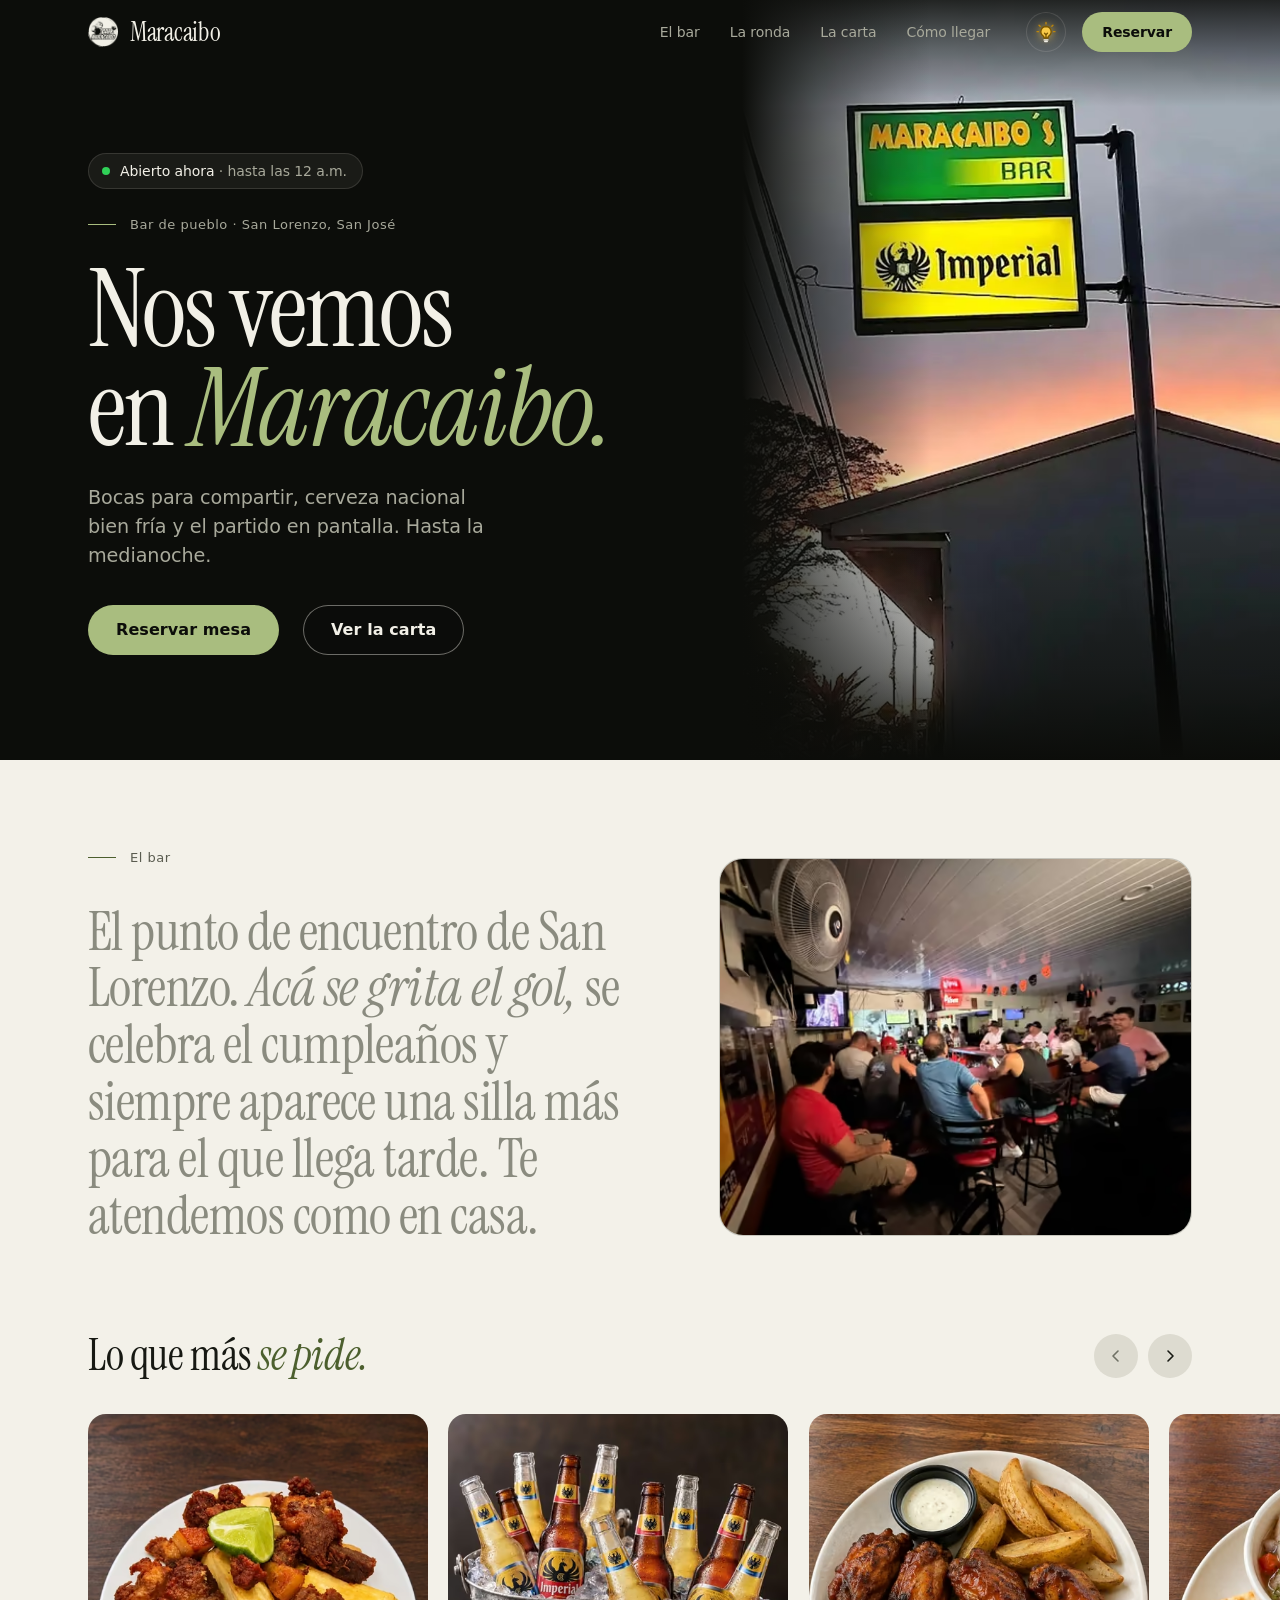
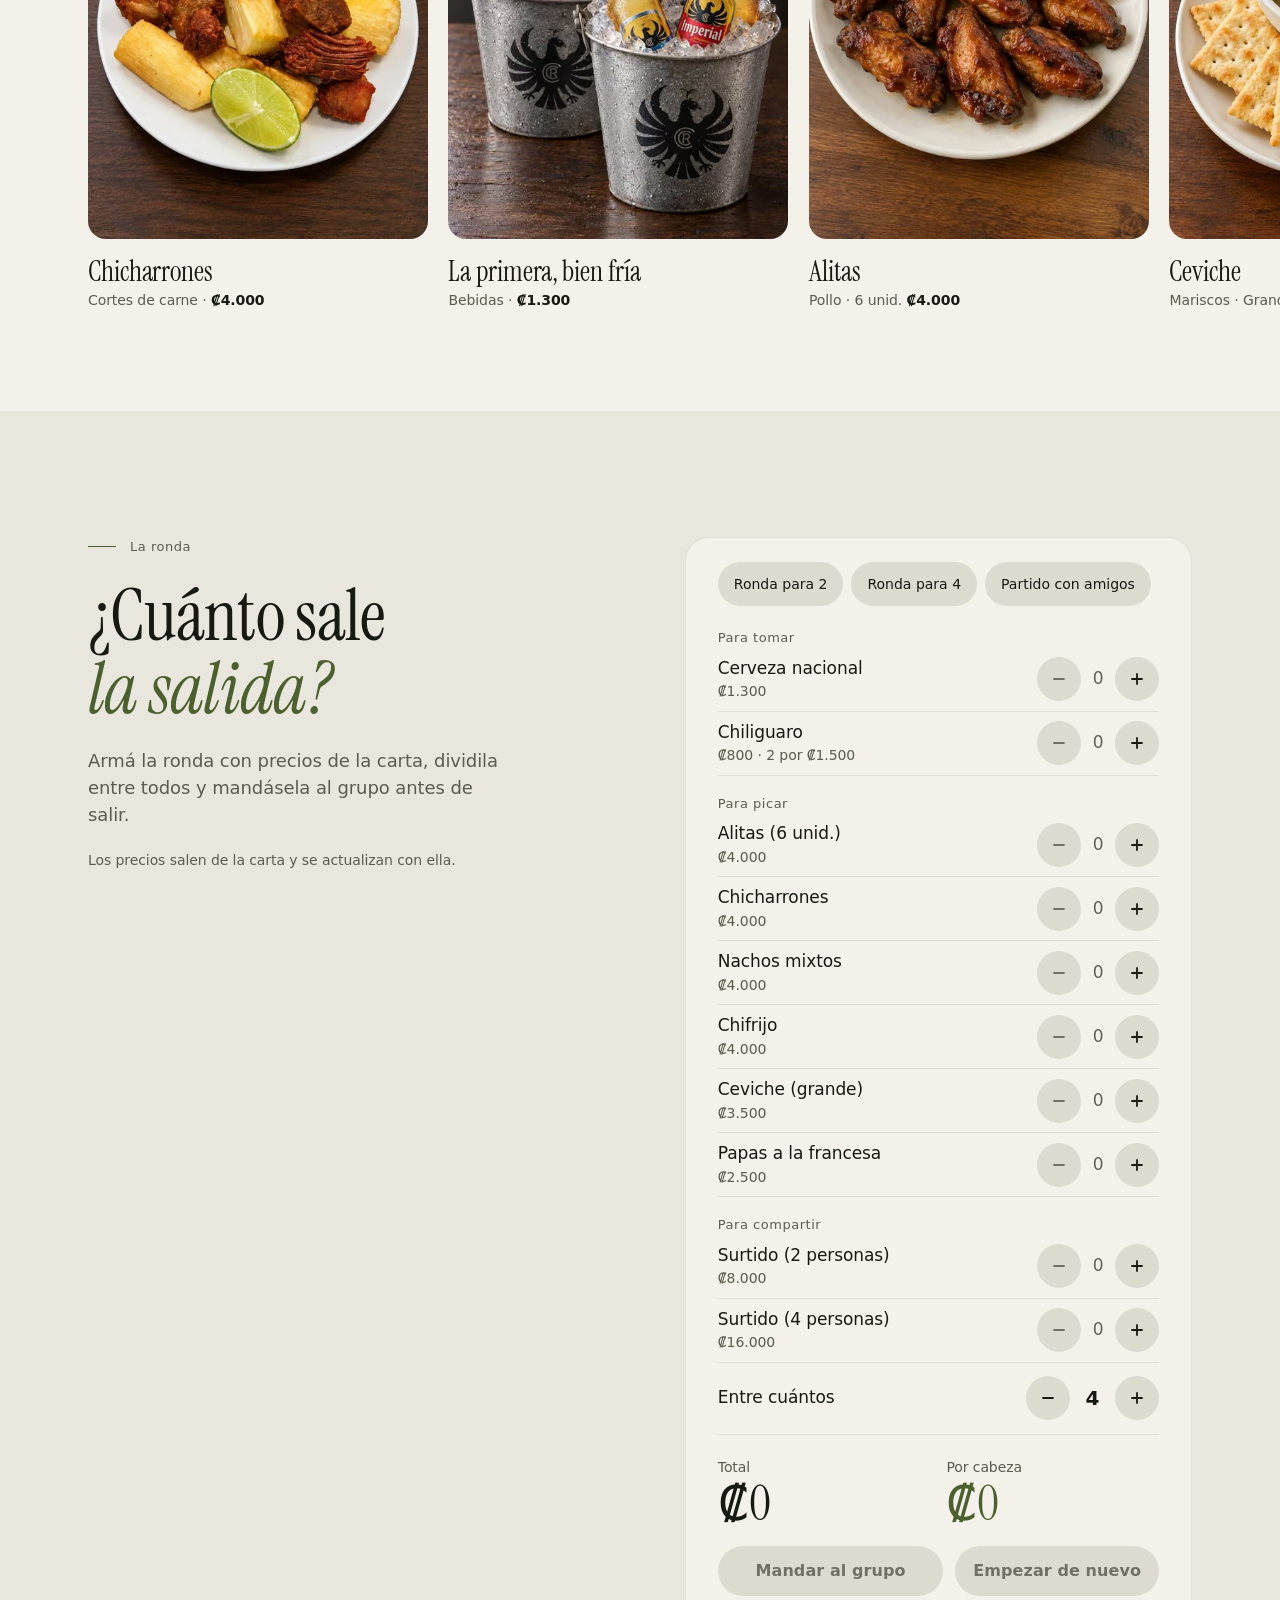
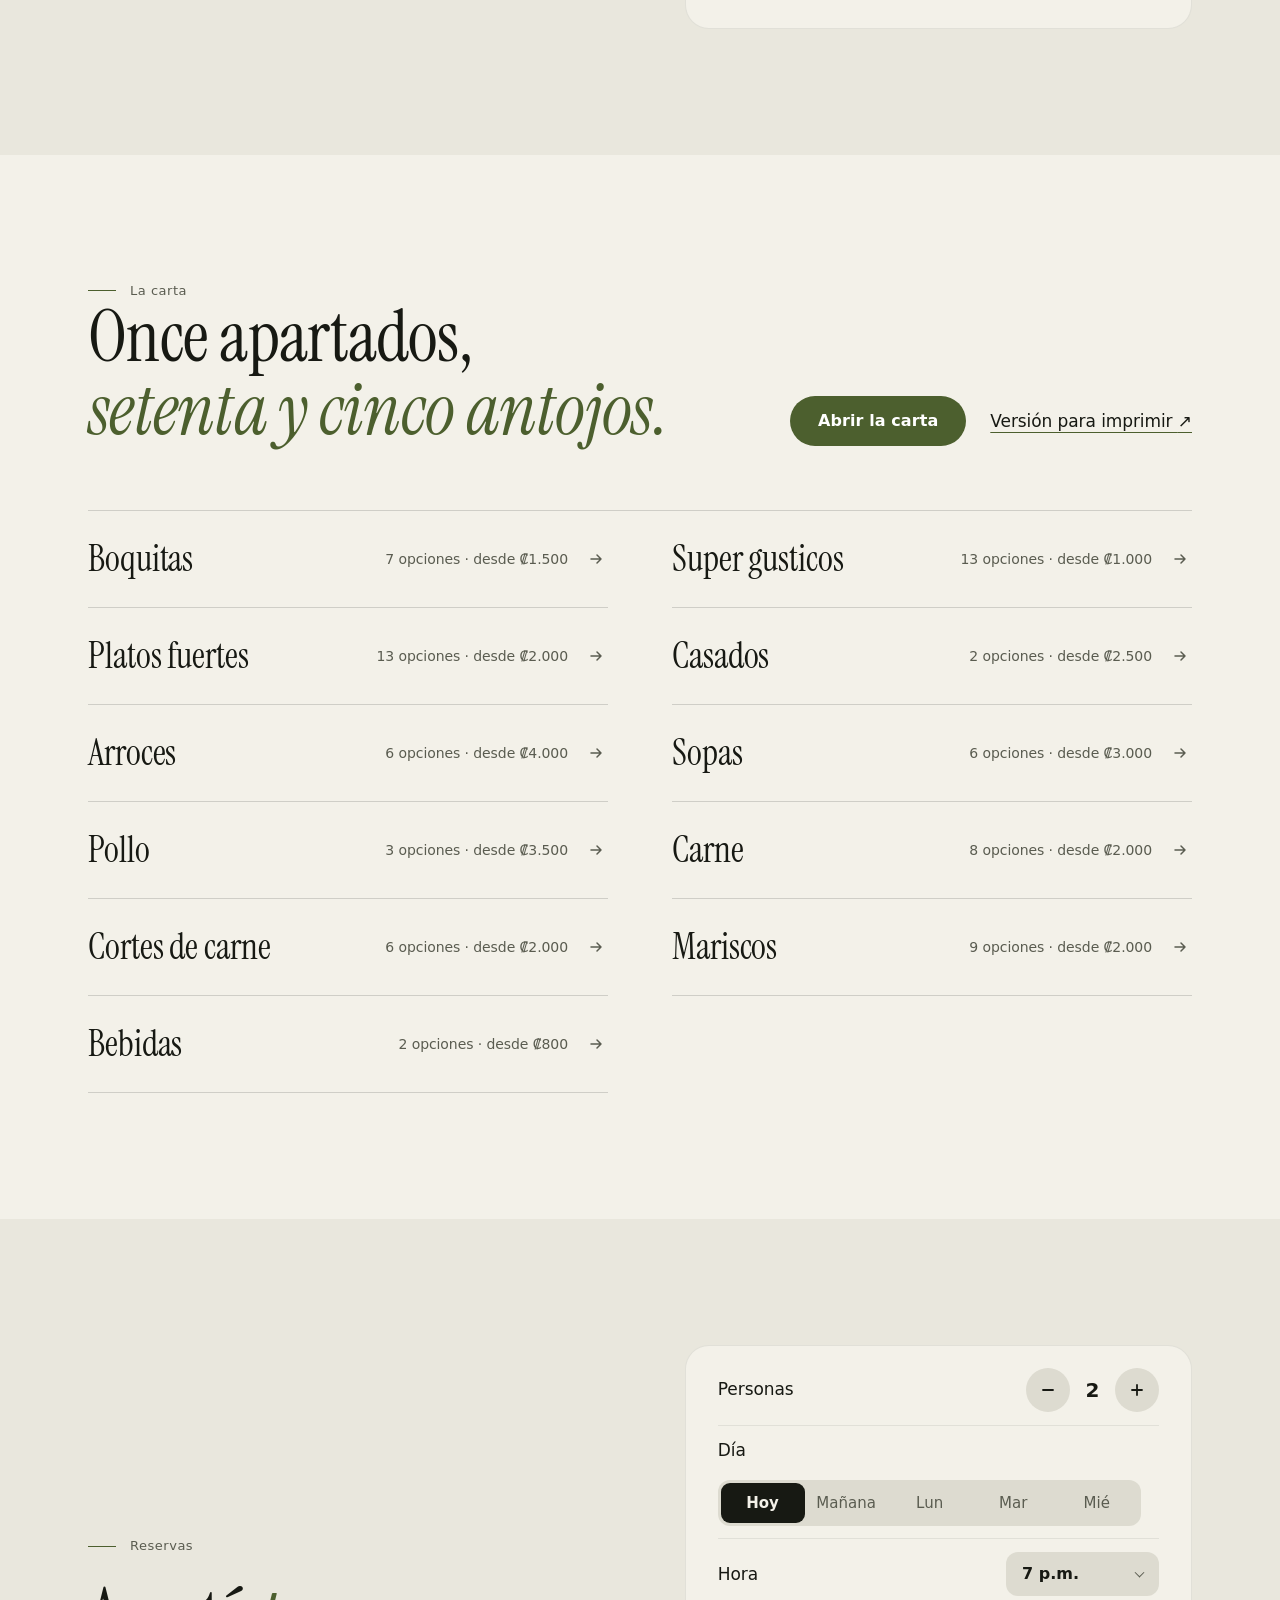
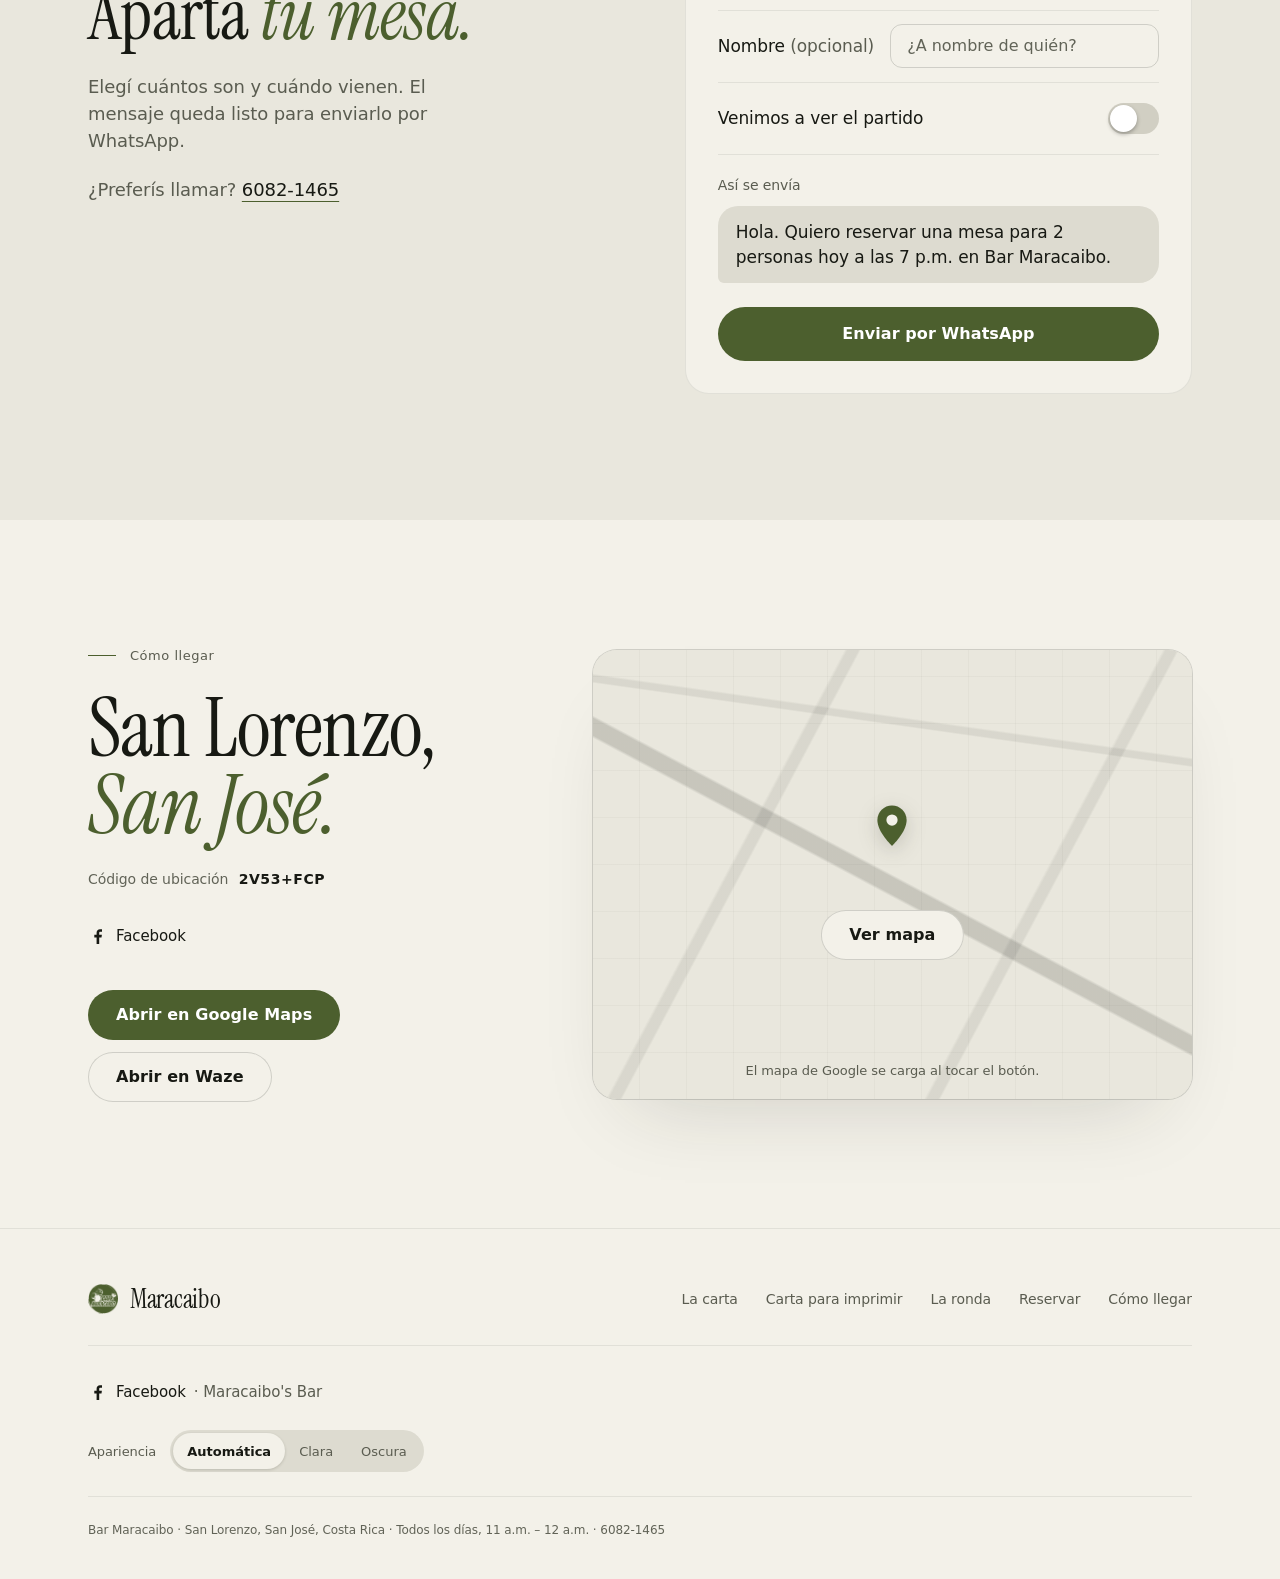
==== commit 2fd8855a: "Cómo llegar: sin la tarjeta «Buscá este rótulo» Co-Authored-By: Claude Opus 5.5 <noreply@anthropic.c" ====
--- a/index.html
+++ b/index.html
@@ -259,10 +259,6 @@
       <div class="visit-copy">
         <p class="kicker">Cómo llegar</p>
         <h2 id="visit-title" class="display visit-title">San Lorenzo, <em>San José.</em></h2>
-        <figure class="landmark">
-          <picture><source type="image/avif" srcset="img/fachada-476.avif 476w" sizes="88px"><source type="image/webp" srcset="img/fachada-476.webp 476w" sizes="88px"><img src="img/fachada-476.jpg" srcset="img/fachada-476.jpg 476w" sizes="88px" alt="El rótulo verde y amarillo de Maracaibo's Bar, encendido al atardecer" width="476" height="1020" loading="lazy"></picture>
-          <figcaption><strong>Buscá este rótulo.</strong> Verde y amarillo, encendido frente al local.</figcaption>
-        </figure>
         <p class="plus">Código de ubicación <strong data-cfg="codigoUbicacion"></strong></p>
         <p class="social"><a class="social-link" data-cfg-href="facebook" target="_blank" rel="noopener"><svg viewBox="0 0 20 20" aria-hidden="true"><path d="M11.2 18v-6.6h2.3l.4-2.7h-2.7V7c0-.8.3-1.3 1.4-1.3H14V3.3c-.3 0-1.1-.1-2-.1-2 0-3.4 1.2-3.4 3.5v2H6.3v2.7h2.3V18"/></svg>Facebook</a><a class="social-link" data-cfg-href="instagram" target="_blank" rel="noopener"><svg viewBox="0 0 20 20" aria-hidden="true"><rect x="3" y="3" width="14" height="14" rx="4"/><circle cx="10" cy="10" r="3.2"/><circle cx="14.3" cy="5.7" r=".6"/></svg>Instagram</a><a class="rating" data-rating target="_blank" rel="noopener" hidden></a></p>
         <div class="actions">
--- a/experiencia.css
+++ b/experiencia.css
@@ -280,10 +280,6 @@
 .visit-copy{display:grid;gap:24px;justify-items:start}
 .visit-title{font-size:clamp(3.25rem,6.4vw,6rem);line-height:.95}
 .visit .actions{margin-top:8px}
-.landmark{display:grid;grid-template-columns:88px minmax(0,1fr);align-items:center;gap:18px;padding:10px 18px 10px 10px;border-radius:20px;background:var(--sup);box-shadow:inset 0 0 0 1px var(--linea-2)}
-.landmark img{width:88px;height:108px;object-fit:cover;object-position:50% 8%;border-radius:12px}
-.landmark figcaption{font-size:.9375rem;color:var(--gris);line-height:1.45}
-.landmark strong{display:block;font-family:var(--serif);font-weight:400;font-size:1.5rem;line-height:1.1;color:var(--tinta)}
 .plus{font-size:.875rem;color:var(--gris-2)}
 .plus strong{margin-left:6px;font-weight:600;color:var(--tinta);font-variant-numeric:tabular-nums;letter-spacing:.04em}
 .map{position:relative;aspect-ratio:4/3;border-radius:24px;overflow:hidden;background:var(--sup);box-shadow:0 0 0 1px var(--linea),0 40px 80px -40px var(--sombra)}
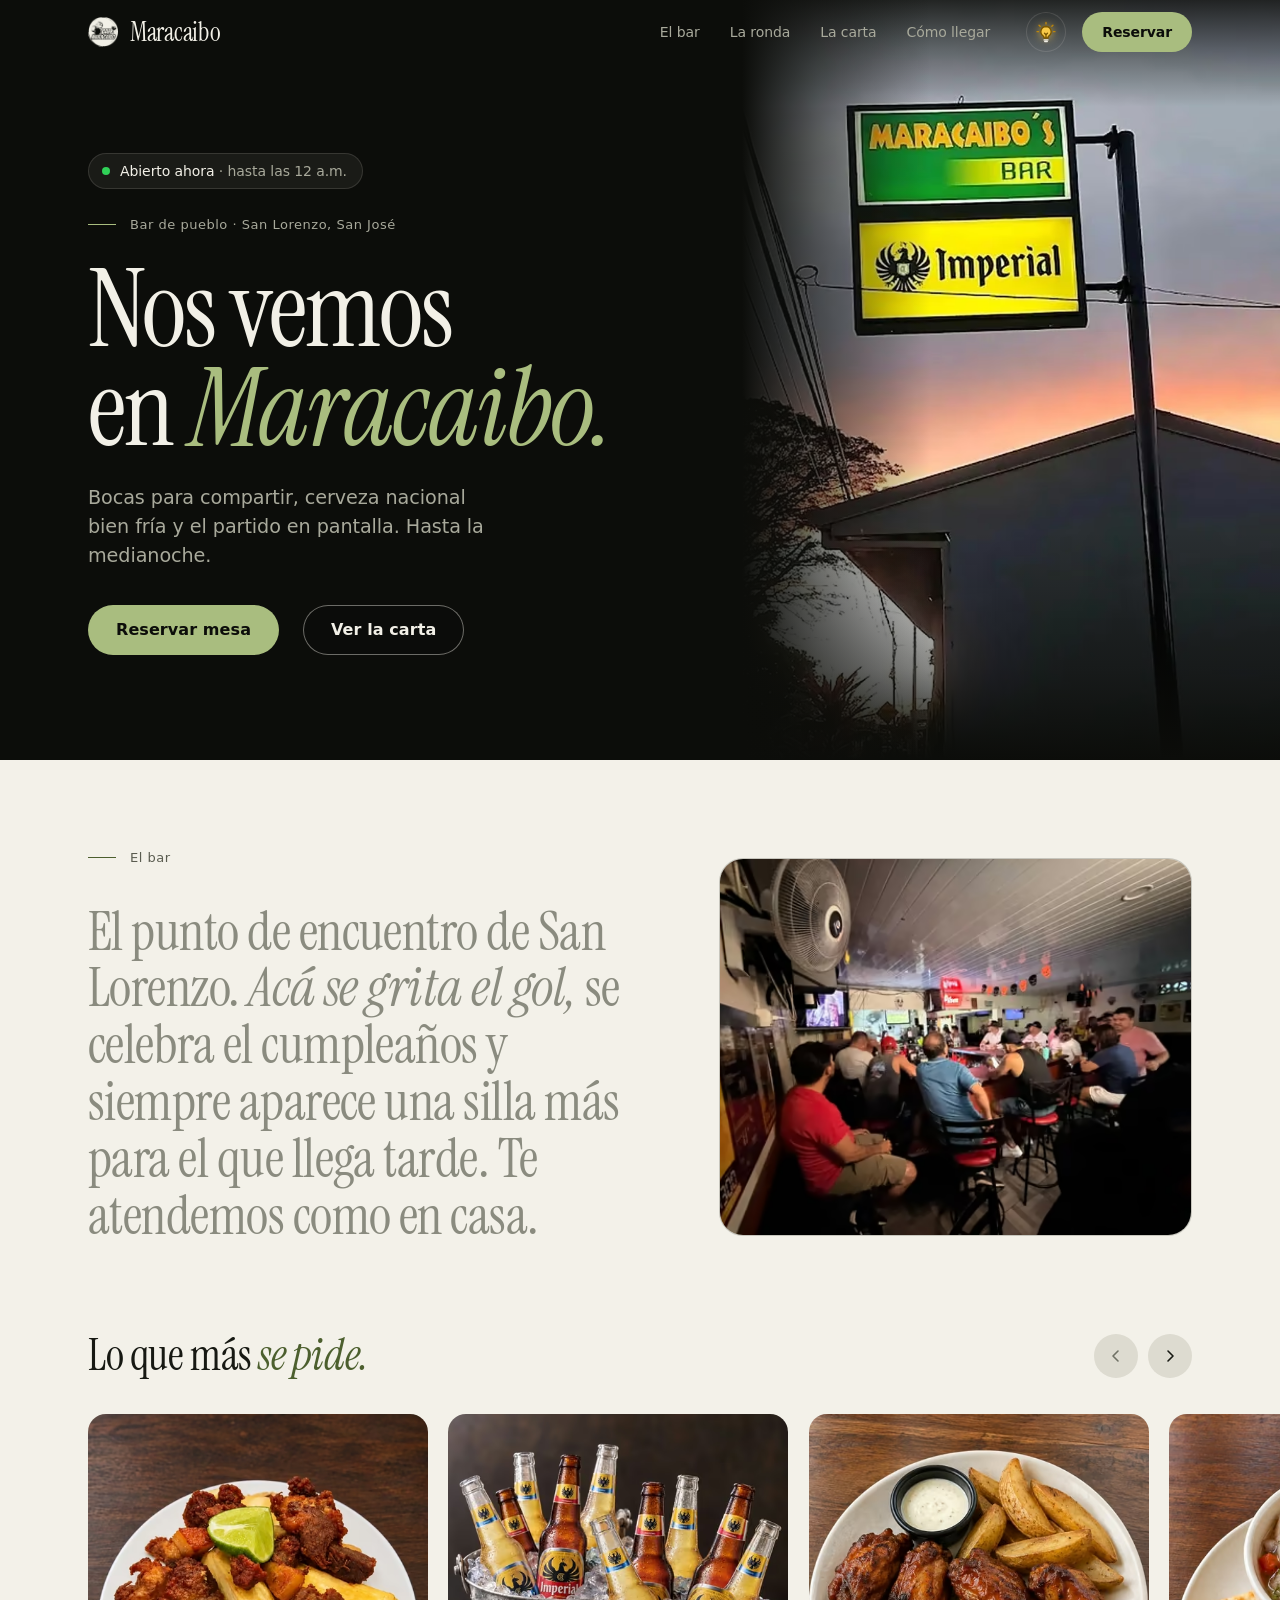
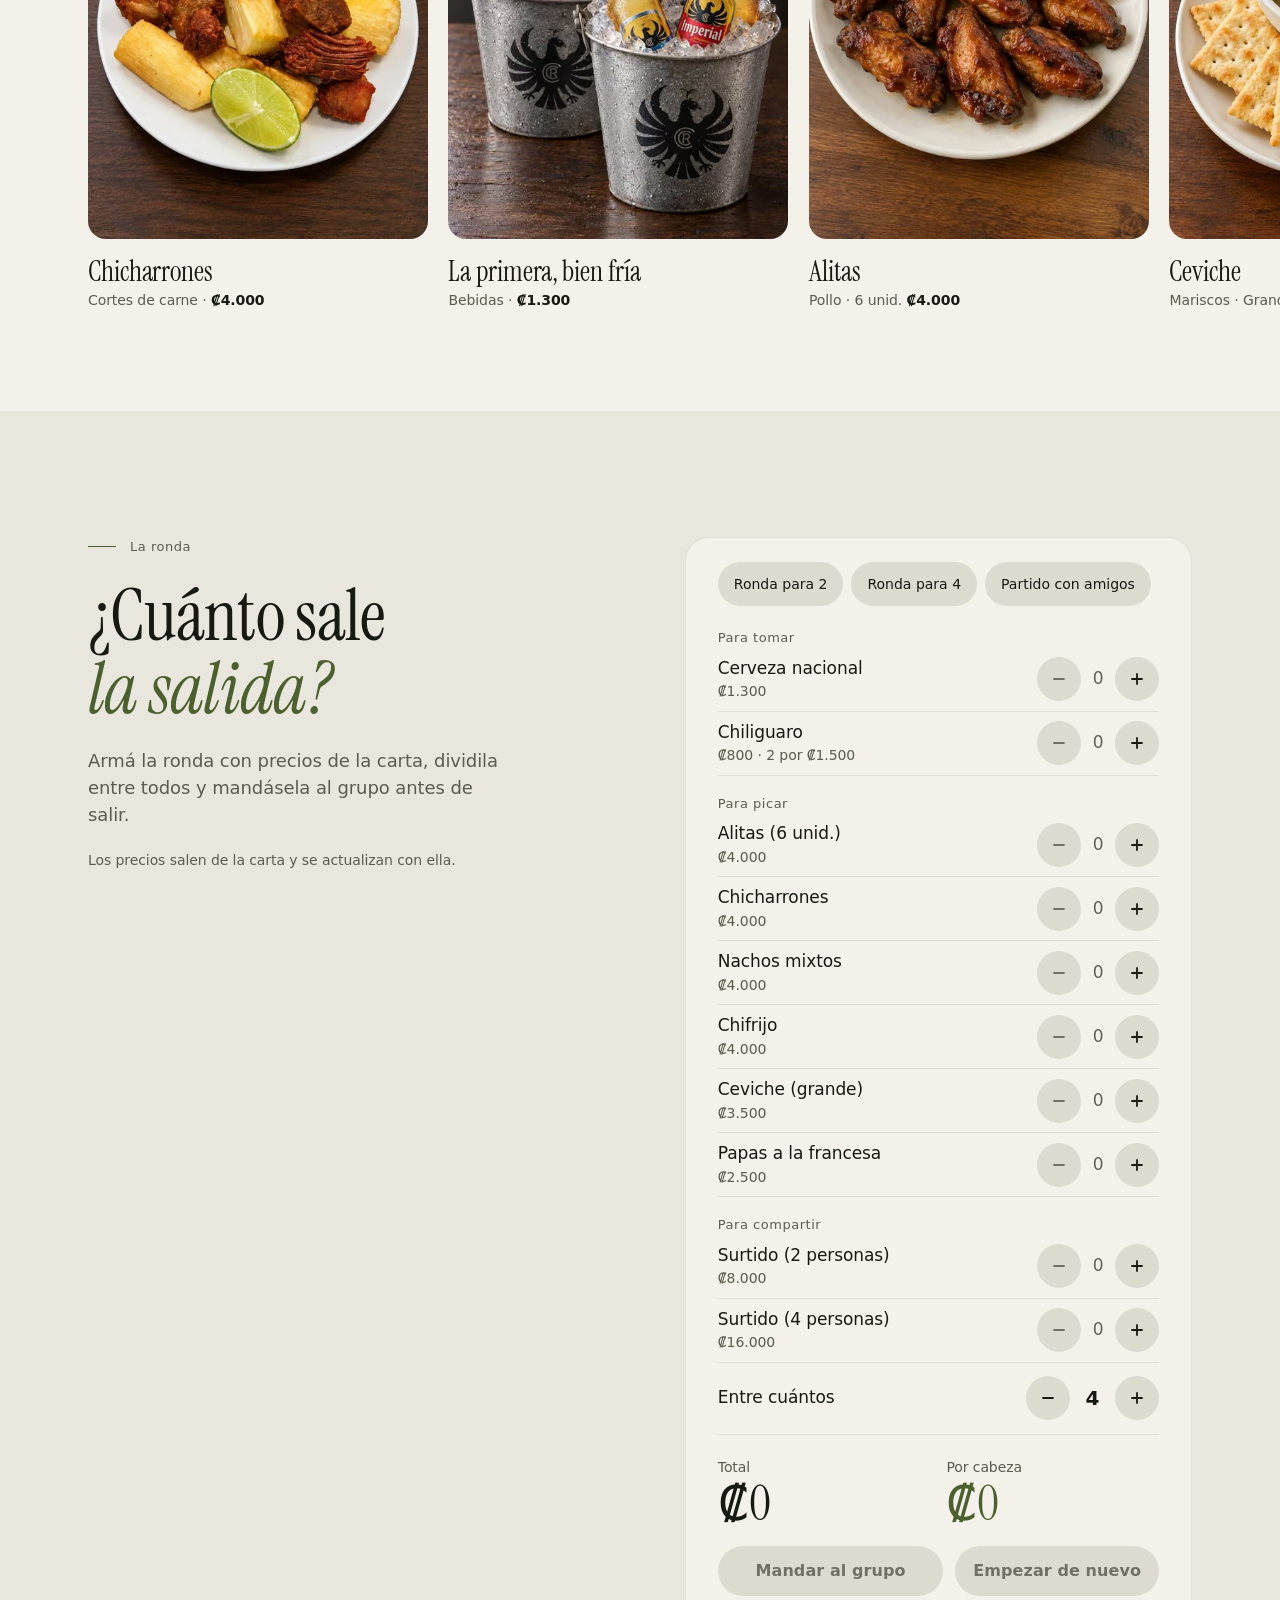
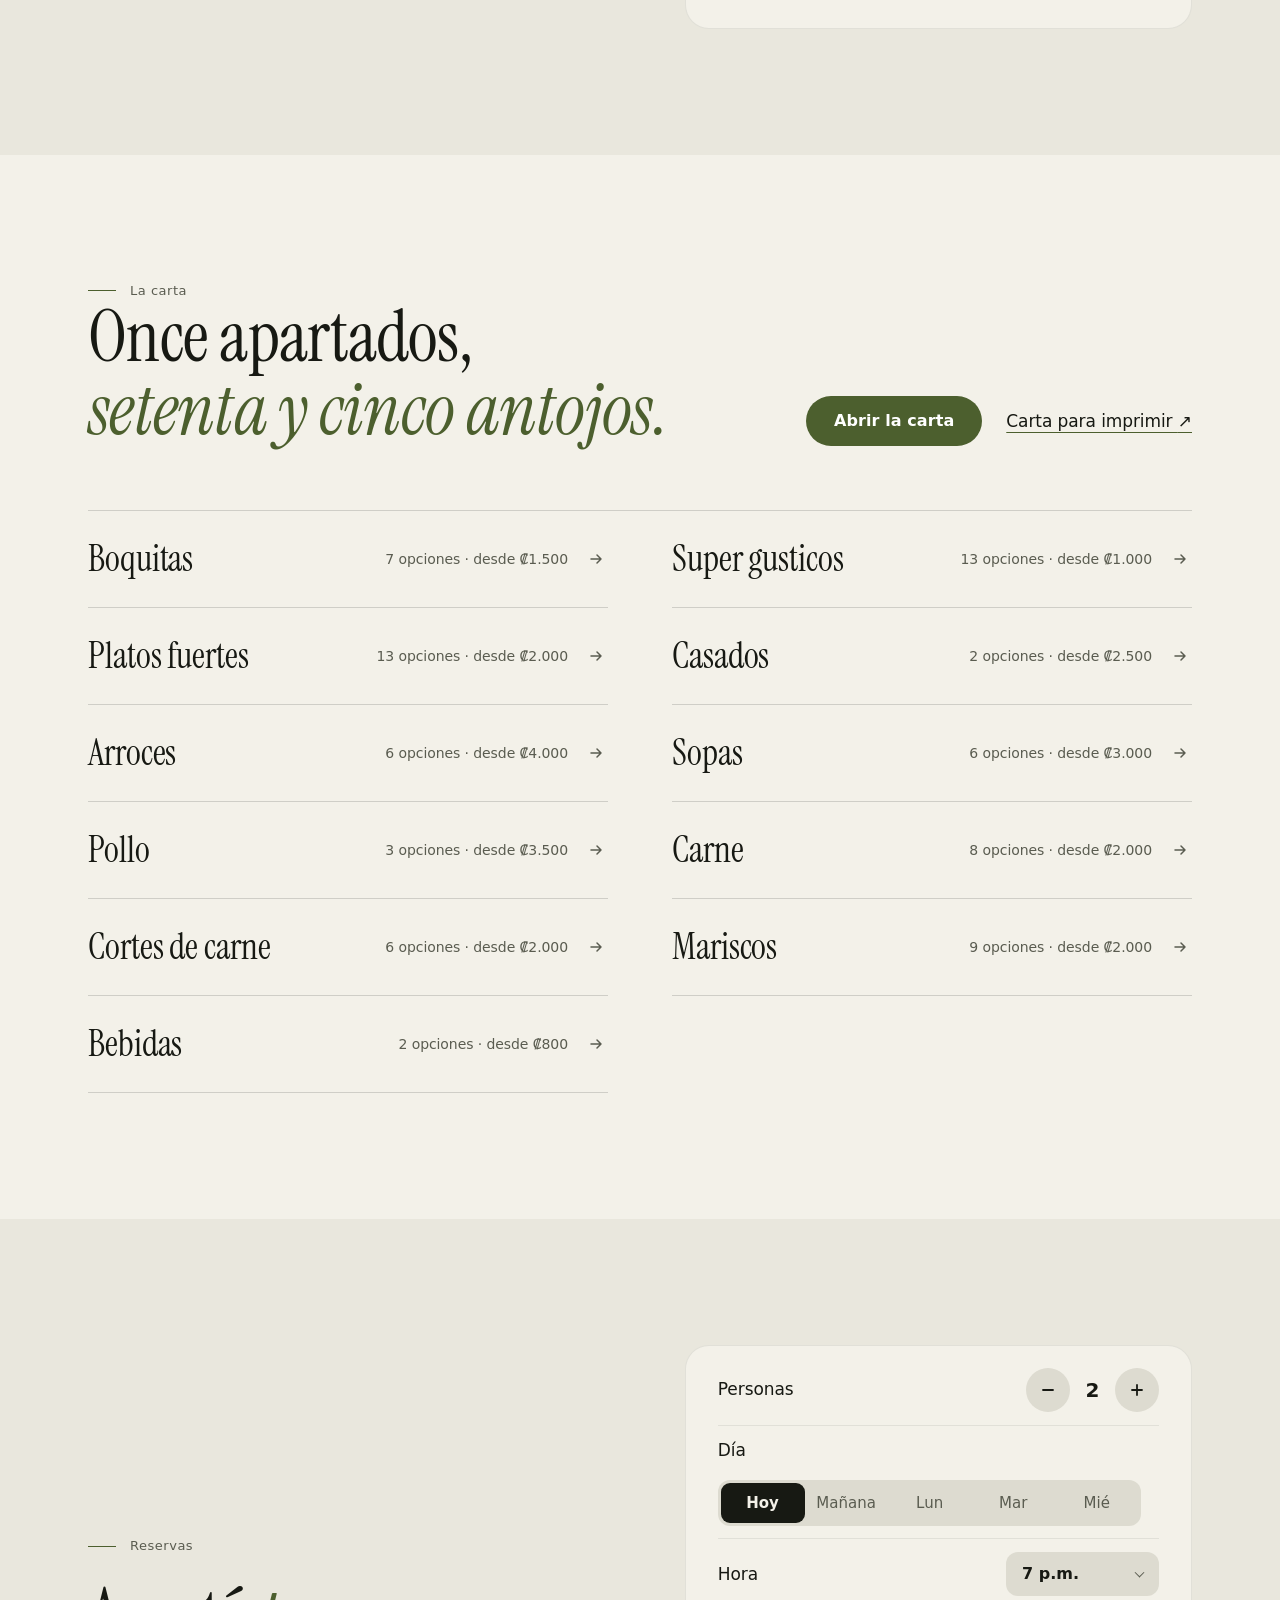
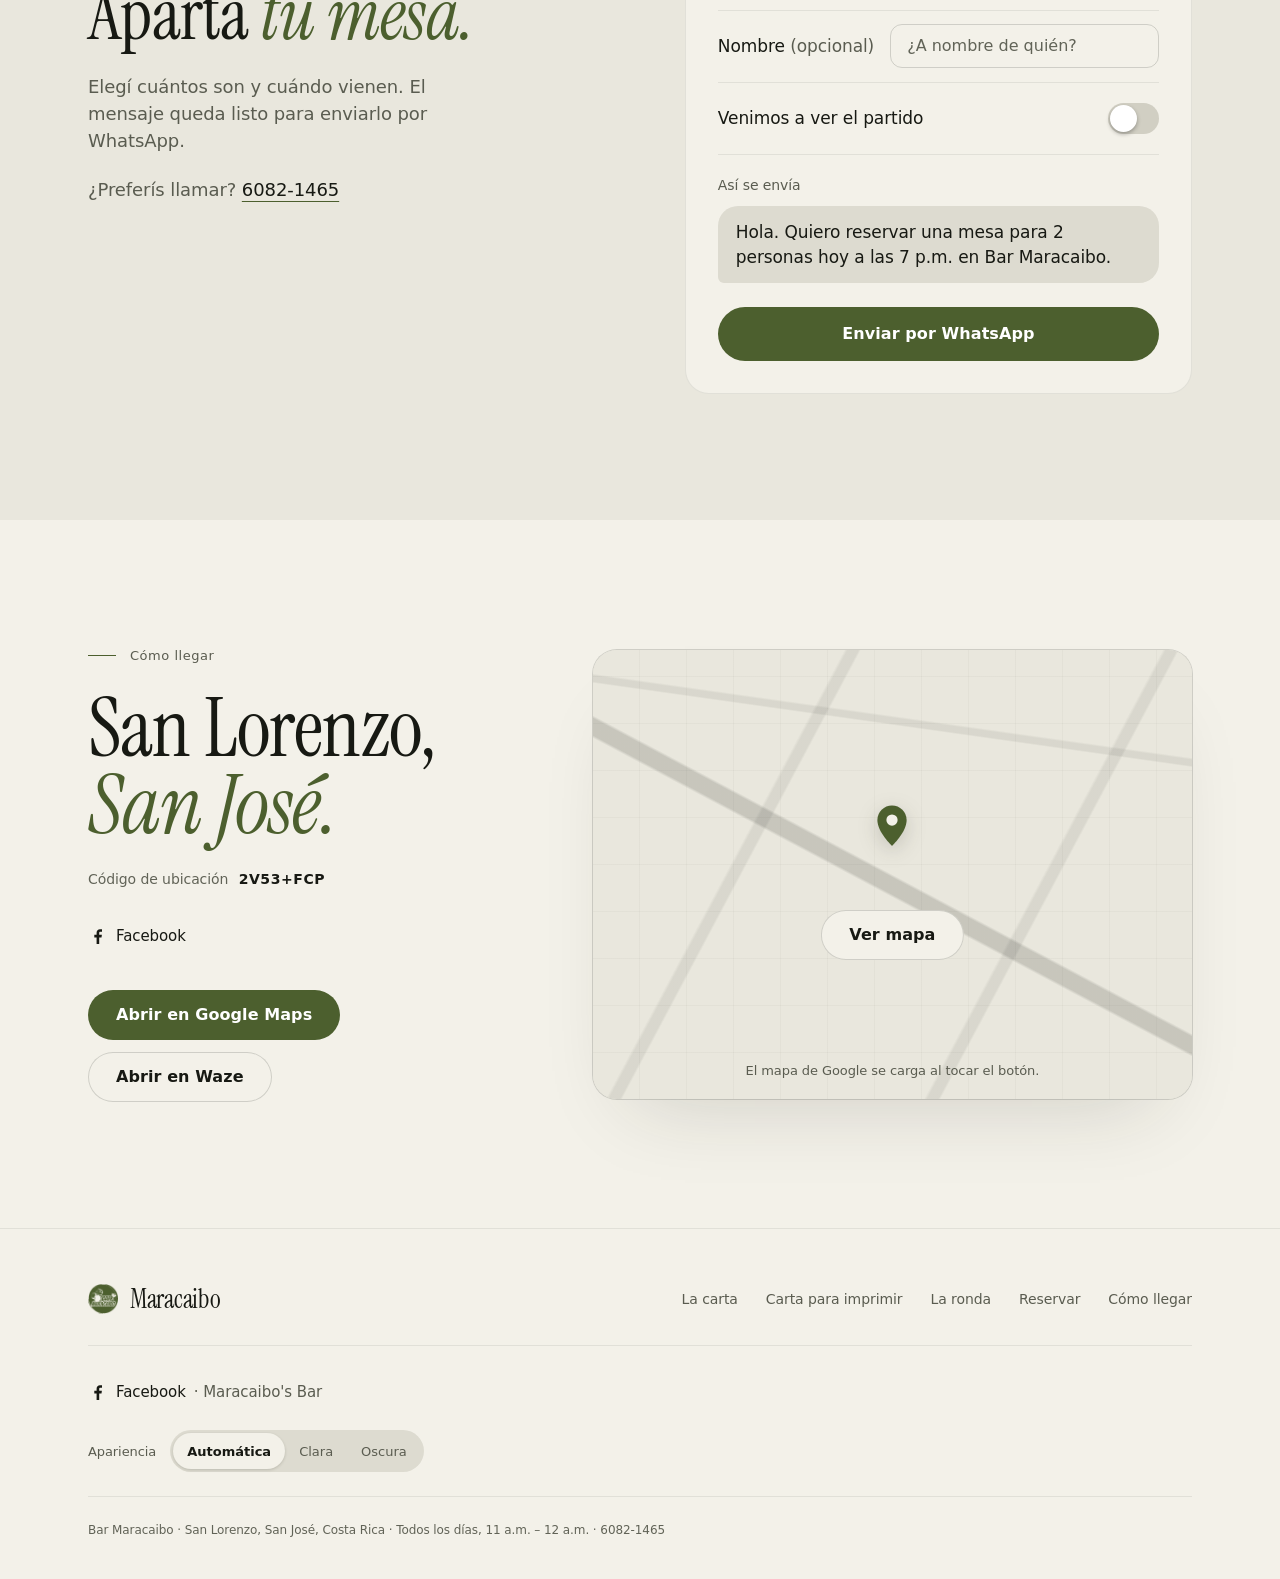
==== commit f7972f36: "Integra plantilla adjunta de cuatro paginas y regenera PDF de impresion" ====
--- a/index.html
+++ b/index.html
@@ -201,7 +201,7 @@
         </div>
         <div class="actions">
           <a class="btn btn-main" href="menu.html">Abrir la carta</a>
-          <a class="link" href="menu-impreso.pdf" target="_blank" rel="noopener">Versión para imprimir <span aria-hidden="true">↗</span></a>
+          <a class="link" href="menu-impreso.pdf" target="_blank" rel="noopener">Carta para imprimir <span aria-hidden="true">↗</span></a>
         </div>
       </header>
       <ol class="index" id="index">
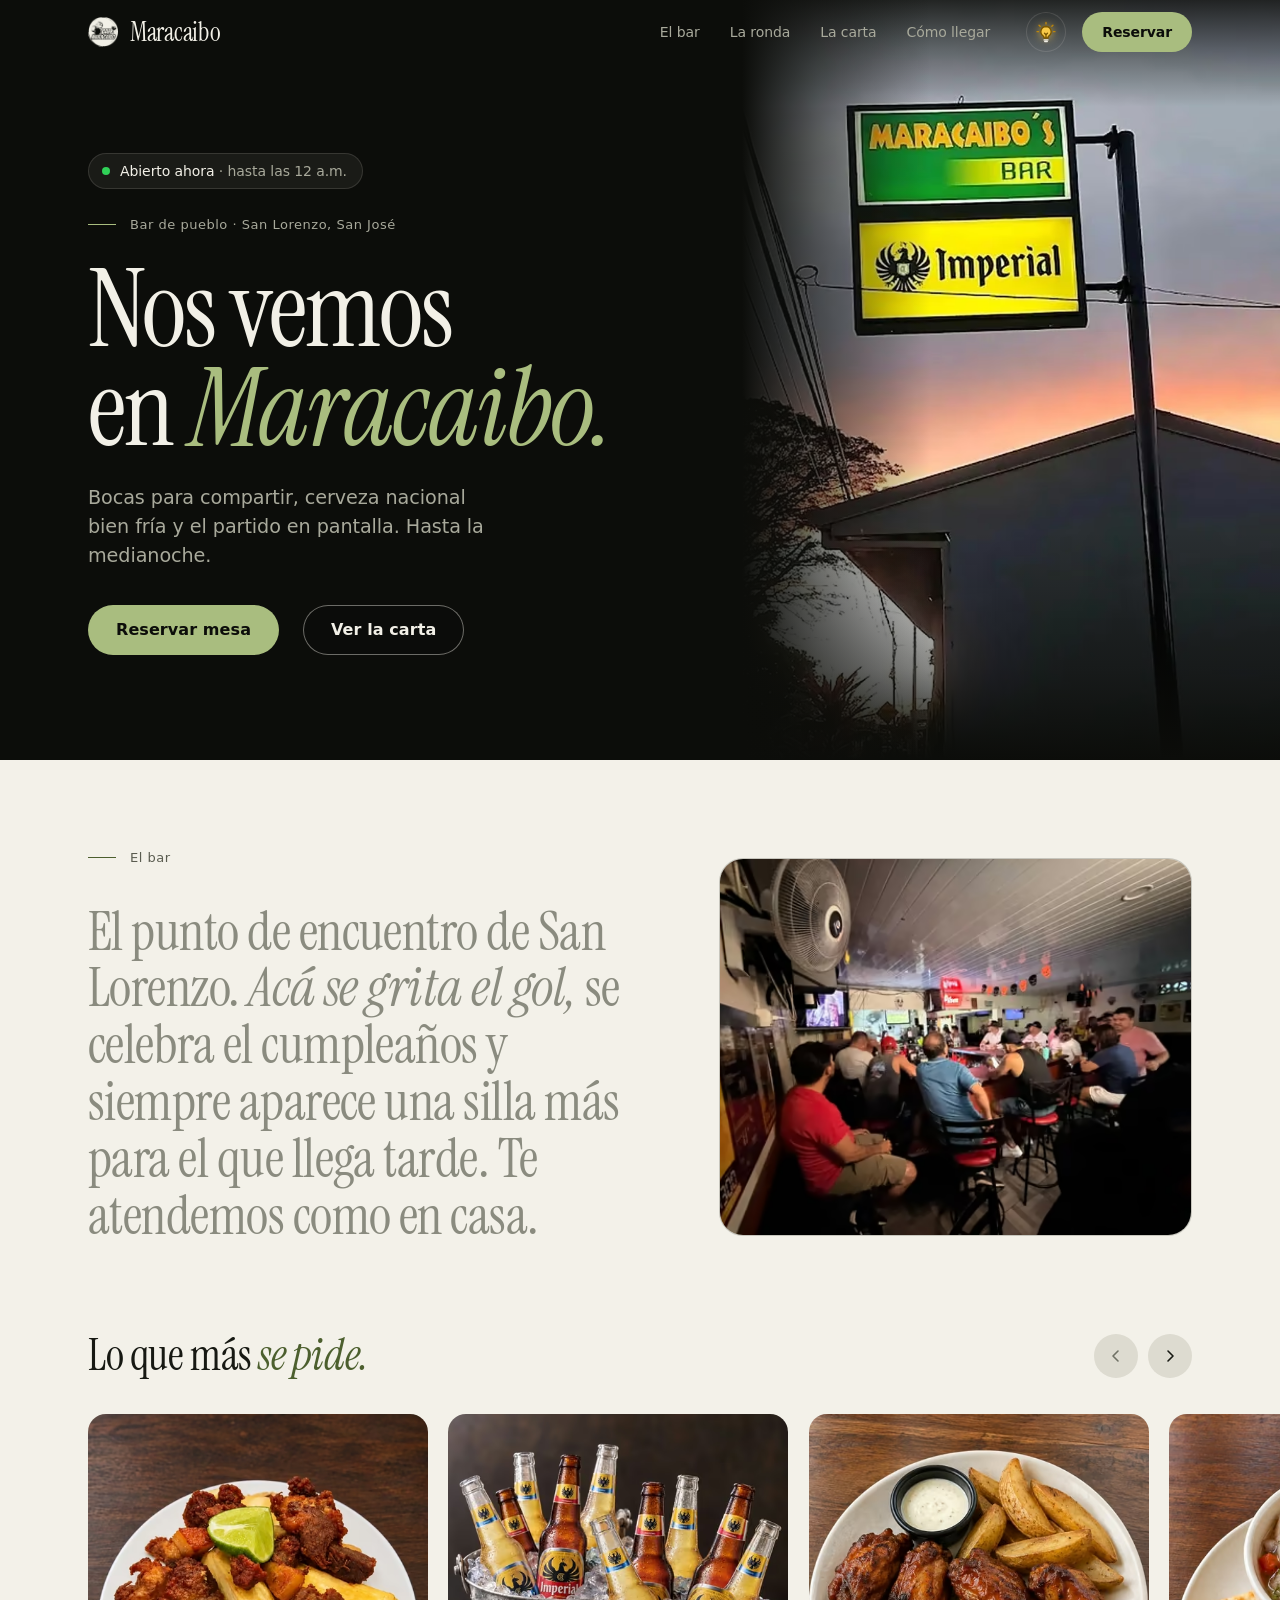
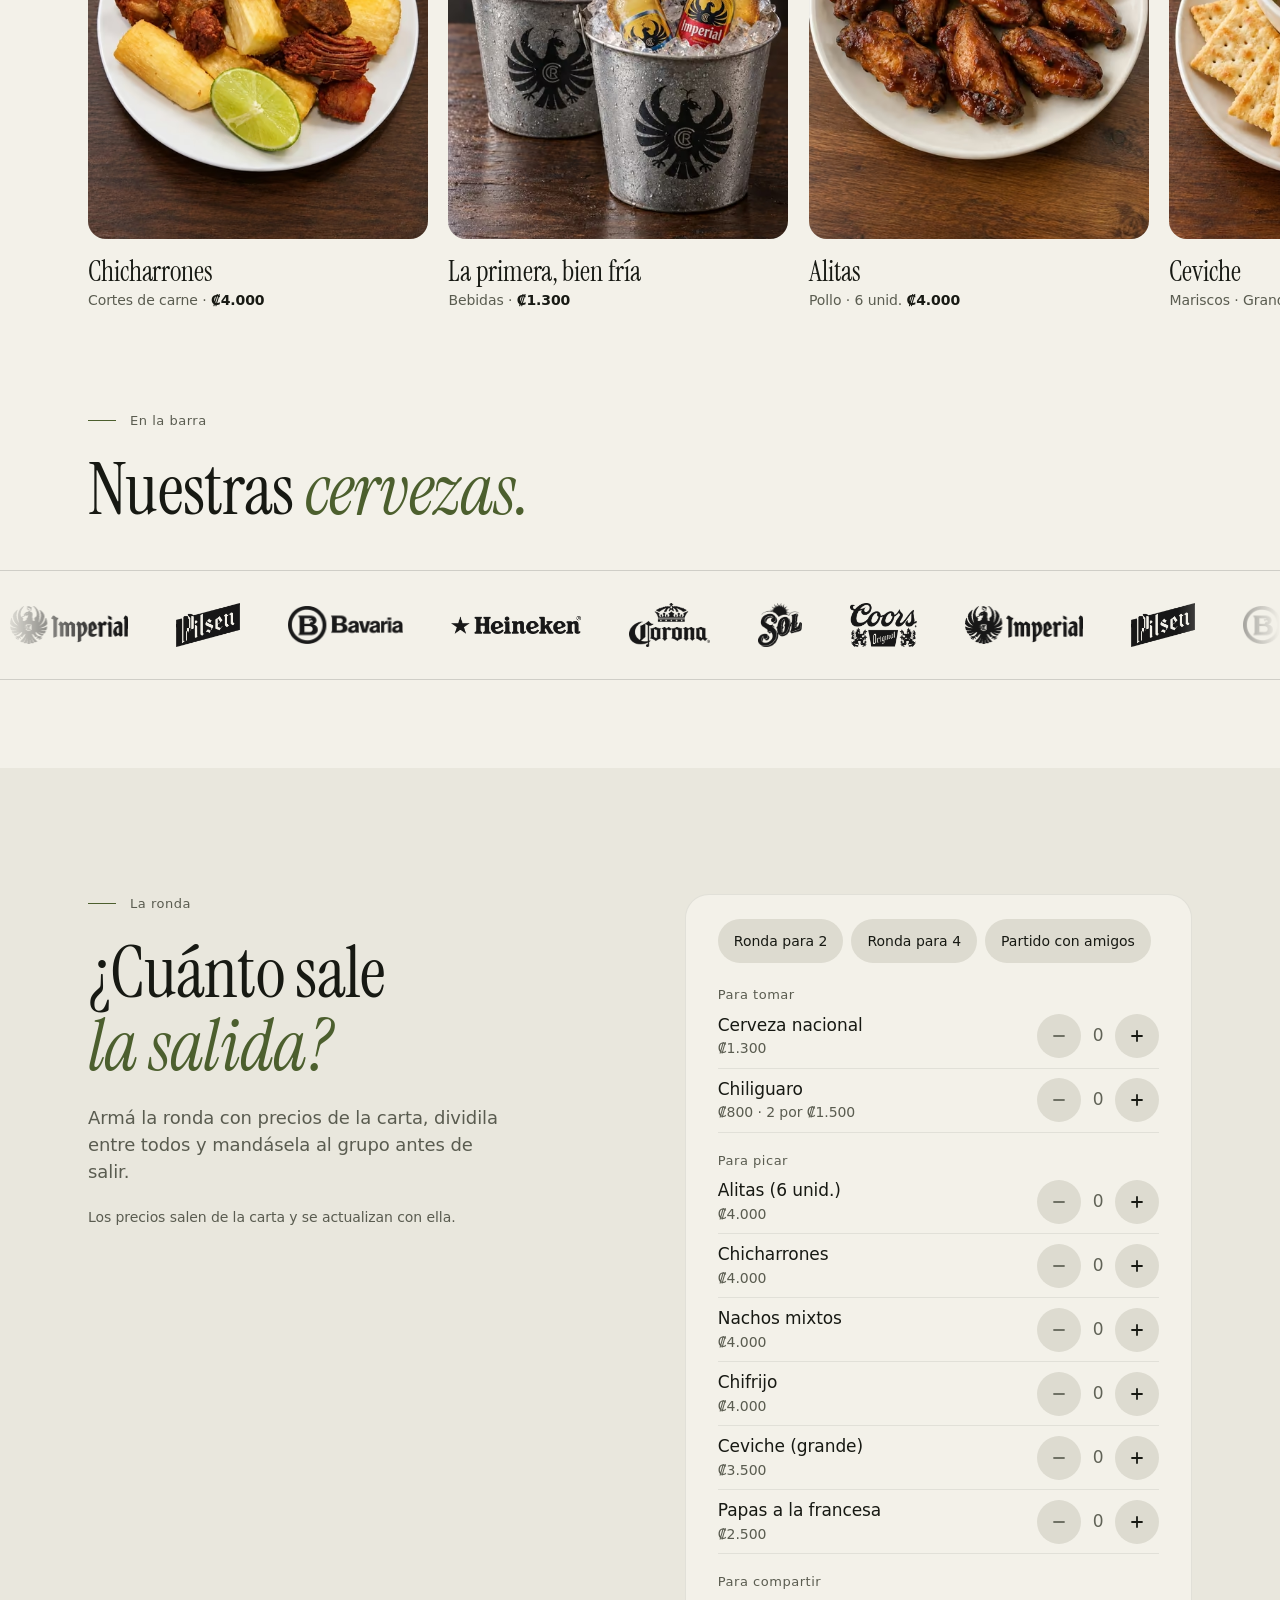
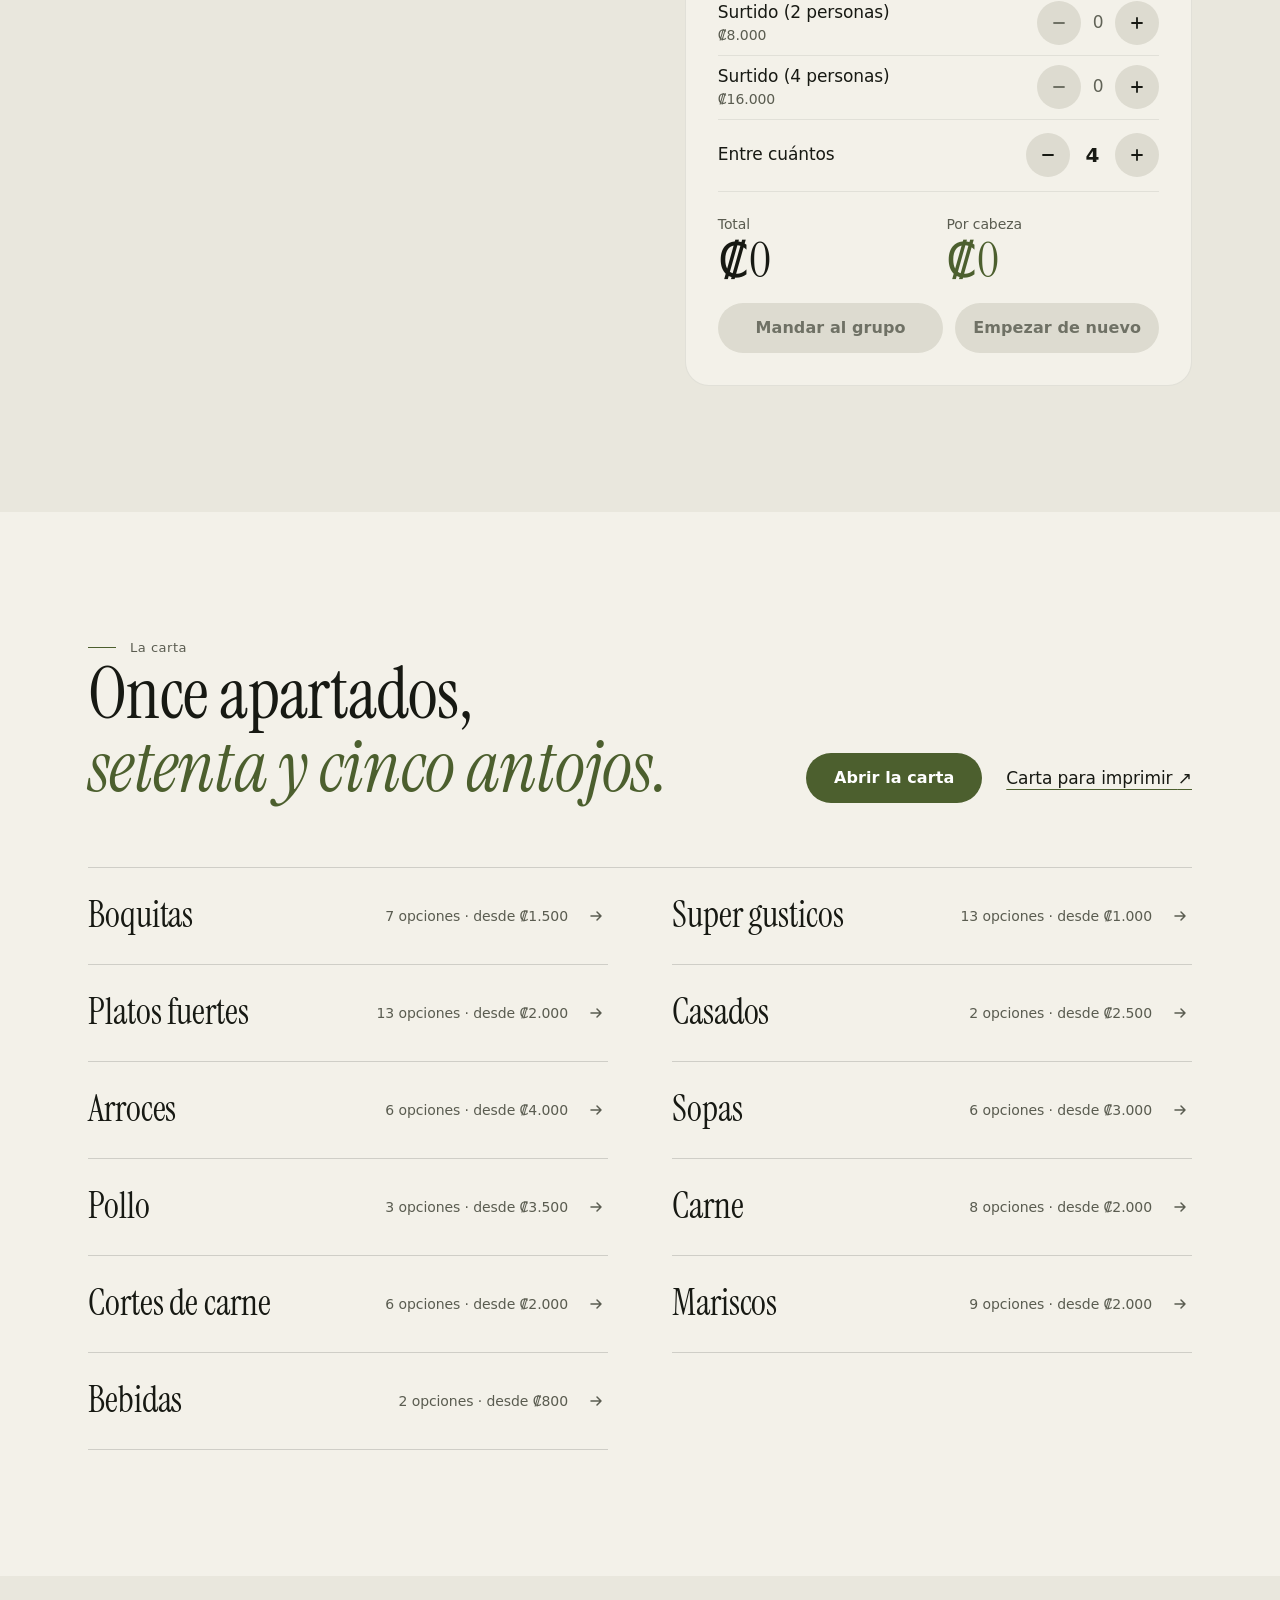
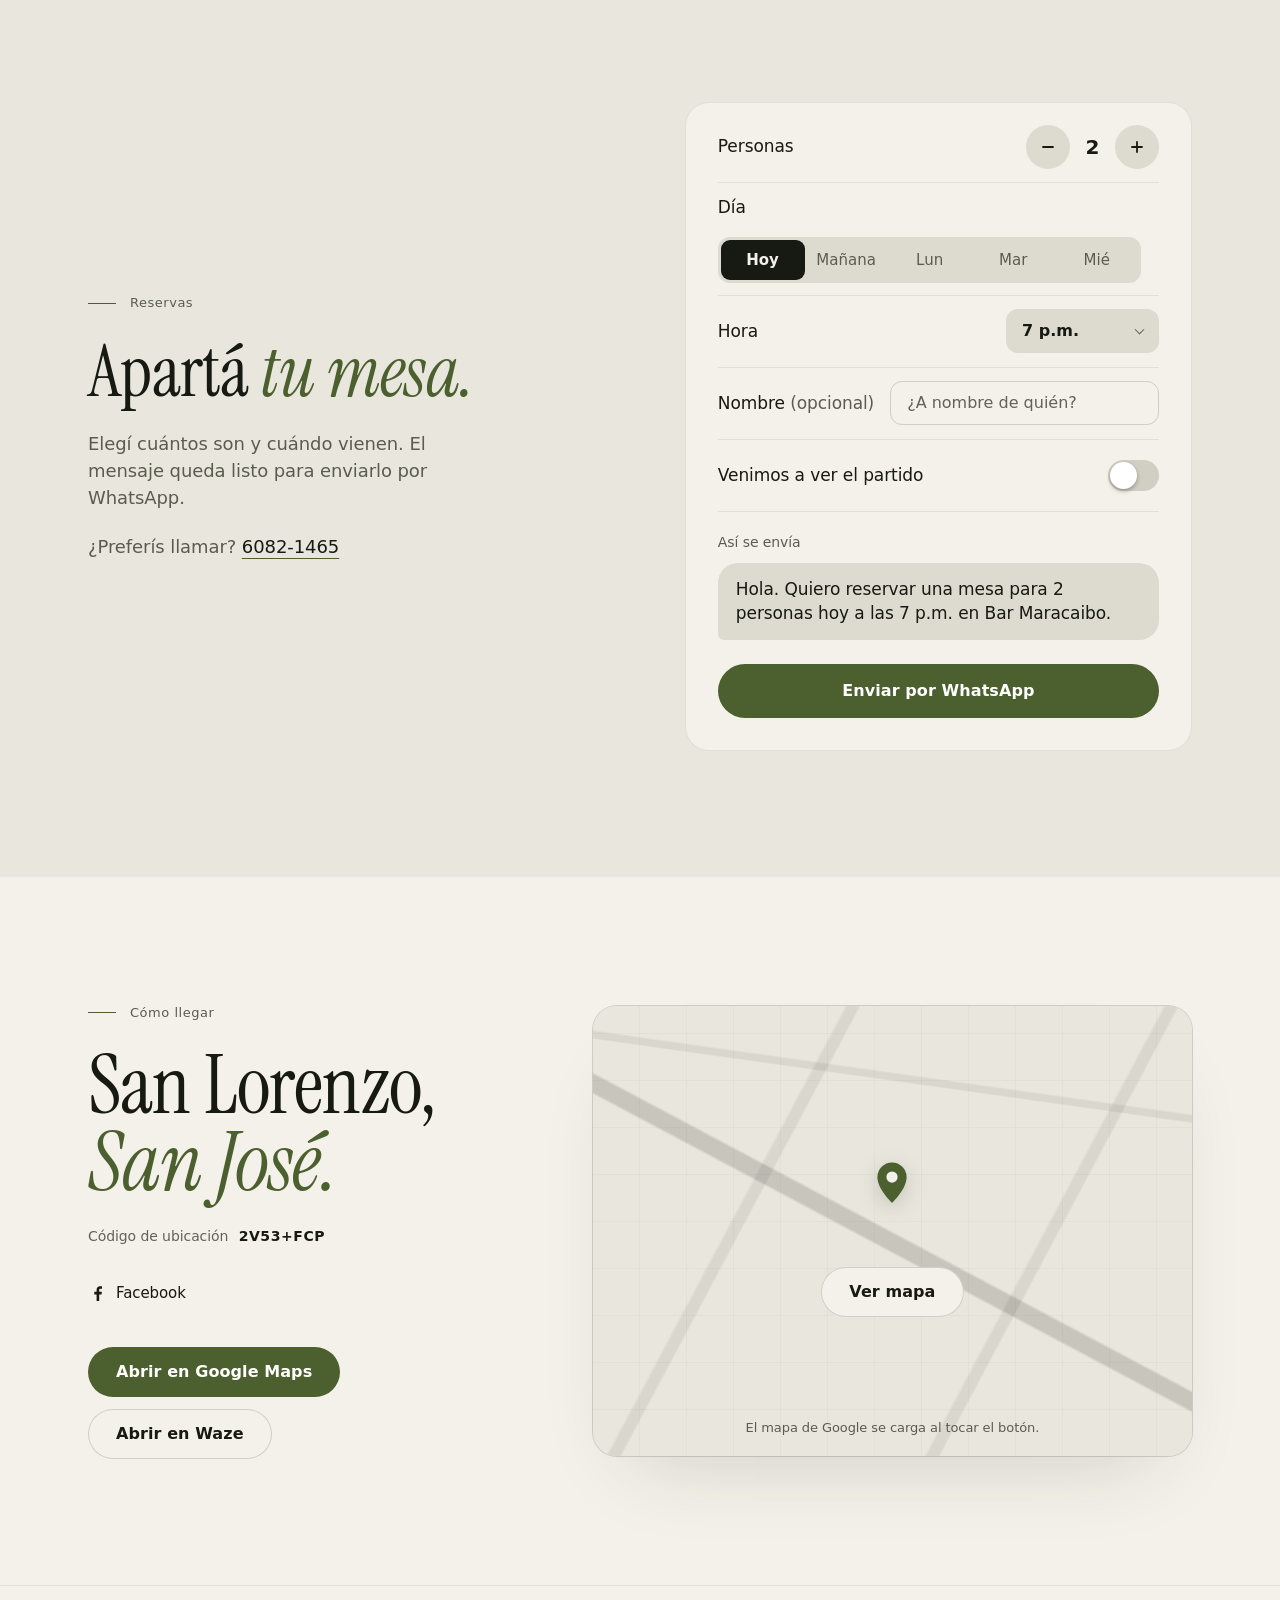
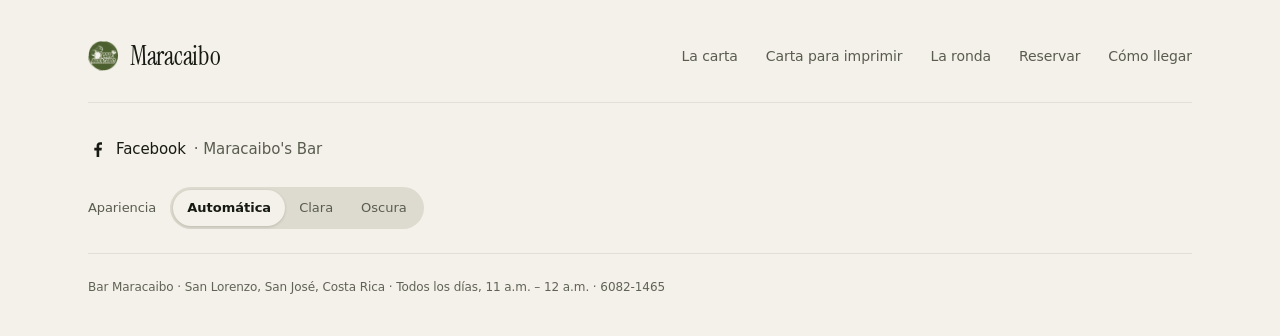
==== commit ad480682: "Carrusel «Nuestras cervezas» en la portada y la carta - img/marcas/: logos de Imperial, Pilsen, Bava" ====
--- a/index.html
+++ b/index.html
@@ -22,6 +22,7 @@
 <link rel="icon" type="image/png" sizes="48x48" href="favicon.png">
 <link rel="apple-touch-icon" href="logo-maracaibo-web.png">
 <link rel="manifest" href="manifest.webmanifest">
+<meta name="mobile-web-app-capable" content="yes">
 <meta name="apple-mobile-web-app-capable" content="yes">
 <meta name="apple-mobile-web-app-title" content="Maracaibo">
 <meta name="apple-mobile-web-app-status-bar-style" content="black-translucent">
@@ -32,6 +33,7 @@
 <link rel="stylesheet" href="experiencia.css">
 <script src="config.js" defer></script>
 <script src="menu-datos.js" defer></script>
+<script src="img/marcas/marcas.js" defer></script>
 <script src="comun.js" defer></script>
 <script src="experiencia.js" defer></script>
 <!-- JSON-LD:inicio (lo genera herramientas/generar-seo.py; no editar a mano) -->
@@ -137,9 +139,25 @@
         <li><a class="fav" href="menu.html#fuertes" data-item="Fajitas de carne o pollo">
           <figure><picture><source type="image/avif" srcset="img/impreso_fajitas-480.avif 480w, img/impreso_fajitas-800.avif 800w, img/impreso_fajitas-1024.avif 1024w" sizes="(max-width: 640px) 62vw, 340px"><source type="image/webp" srcset="img/impreso_fajitas-480.webp 480w, img/impreso_fajitas-800.webp 800w, img/impreso_fajitas-1024.webp 1024w" sizes="(max-width: 640px) 62vw, 340px"><img src="img/impreso_fajitas-800.jpg" srcset="img/impreso_fajitas-480.jpg 480w, img/impreso_fajitas-800.jpg 800w, img/impreso_fajitas-1024.jpg 1024w" sizes="(max-width: 640px) 62vw, 340px" alt="Fajitas de pollo con chile dulce y cebolla" width="1024" height="1536" loading="lazy"></picture></figure>
           <span class="fav-name">Fajitas</span><span class="fav-meta">Platos fuertes</span></a></li>
+        <li><a class="fav" href="menu.html#fuertes" data-item="Tacos">
+          <figure><picture><source type="image/avif" srcset="img/tacos-480.avif 480w, img/tacos-800.avif 800w, img/tacos-1024.avif 1024w" sizes="(max-width: 640px) 62vw, 340px"><source type="image/webp" srcset="img/tacos-480.webp 480w, img/tacos-800.webp 800w, img/tacos-1024.webp 1024w" sizes="(max-width: 640px) 62vw, 340px"><img src="img/tacos-800.jpg" srcset="img/tacos-480.jpg 480w, img/tacos-800.jpg 800w, img/tacos-1024.jpg 1024w" sizes="(max-width: 640px) 62vw, 340px" alt="Tacos dorados de carne deshebrada con cebolla morada, culantro y consomé" width="1024" height="1536" loading="lazy"></picture></figure>
+          <span class="fav-name">Tacos</span><span class="fav-meta">Platos fuertes</span></a></li>
       </ul>
     </div>
   </section>
+
+  <!-- 2b · Nuestras cervezas: logos de img/marcas/ según config.js ("cervezas"); [] = no aparece -->
+  <!-- CERVEZAS:inicio (lo genera herramientas/generar-seo.py desde config.js; no editar a mano) -->
+  <section class="cervezas" id="cervezas" aria-labelledby="cervezas-title" data-marcas="imperial,pilsen,bavaria,heineken,corona,sol,coors">
+    <div class="frame">
+      <header class="head">
+        <p class="kicker">En la barra</p>
+        <h2 id="cervezas-title" class="display h2">Nuestras <em>cervezas.</em></h2>
+      </header>
+    </div>
+    <div class="marcas"><div class="marcas-view"><div class="marcas-track"><ul class="marcas-set"><li class="marca" tabindex="0"><picture><source type="image/webp" srcset="img/marcas/imperial.webp"><img src="img/marcas/imperial.png" alt="Imperial" width="118" height="37" loading="lazy" decoding="async"></picture></li><li class="marca" tabindex="0"><picture><source type="image/webp" srcset="img/marcas/pilsen.webp"><img src="img/marcas/pilsen.png" alt="Pilsen" width="64" height="44" loading="lazy" decoding="async"></picture></li><li class="marca" tabindex="0"><picture><source type="image/webp" srcset="img/marcas/bavaria.webp"><img src="img/marcas/bavaria.png" alt="Bavaria" width="115" height="38" loading="lazy" decoding="async"></picture></li><li class="marca" tabindex="0"><picture><source type="image/webp" srcset="img/marcas/heineken.webp"><img src="img/marcas/heineken.png" alt="Heineken" width="130" height="18" loading="lazy" decoding="async"></picture></li><li class="marca" tabindex="0"><picture><source type="image/webp" srcset="img/marcas/corona.webp"><img src="img/marcas/corona.png" alt="Corona" width="81" height="44" loading="lazy" decoding="async"></picture></li><li class="marca" tabindex="0"><picture><source type="image/webp" srcset="img/marcas/sol.webp"><img src="img/marcas/sol.png" alt="Sol" width="44" height="44" loading="lazy" decoding="async"></picture></li><li class="marca" tabindex="0"><picture><source type="image/webp" srcset="img/marcas/coors.webp"><img src="img/marcas/coors.png" alt="Coors" width="67" height="44" loading="lazy" decoding="async"></picture></li></ul><ul class="marcas-set" aria-hidden="true"><li class="marca"><picture><source type="image/webp" srcset="img/marcas/imperial.webp"><img src="img/marcas/imperial.png" alt="" width="118" height="37" loading="lazy" decoding="async"></picture></li><li class="marca"><picture><source type="image/webp" srcset="img/marcas/pilsen.webp"><img src="img/marcas/pilsen.png" alt="" width="64" height="44" loading="lazy" decoding="async"></picture></li><li class="marca"><picture><source type="image/webp" srcset="img/marcas/bavaria.webp"><img src="img/marcas/bavaria.png" alt="" width="115" height="38" loading="lazy" decoding="async"></picture></li><li class="marca"><picture><source type="image/webp" srcset="img/marcas/heineken.webp"><img src="img/marcas/heineken.png" alt="" width="130" height="18" loading="lazy" decoding="async"></picture></li><li class="marca"><picture><source type="image/webp" srcset="img/marcas/corona.webp"><img src="img/marcas/corona.png" alt="" width="81" height="44" loading="lazy" decoding="async"></picture></li><li class="marca"><picture><source type="image/webp" srcset="img/marcas/sol.webp"><img src="img/marcas/sol.png" alt="" width="44" height="44" loading="lazy" decoding="async"></picture></li><li class="marca"><picture><source type="image/webp" srcset="img/marcas/coors.webp"><img src="img/marcas/coors.png" alt="" width="67" height="44" loading="lazy" decoding="async"></picture></li></ul></div></div></div>
+  </section>
+  <!-- CERVEZAS:fin -->
 
   <!-- 3 · Partidos de la semana: CONFIG.partidos o la hoja de Google; oculto si no hay -->
   <section class="matches" id="partidos" aria-labelledby="matches-title" hidden>
--- a/tokens.css
+++ b/tokens.css
@@ -38,6 +38,8 @@
   --luz:#f7c948;--luz-borde:#7a5600;--luz-rayo:#b57c00;--luz-brillo:rgba(247,201,72,.75); /* bombillo encendido */
   --logo:var(--tinta);      /* logo monocromo: hueso en oscuro */
   --off-tinta:#7d7f72;      /* texto de controles deshabilitados · 3.6:1 sobre --ctrl */
+  --marca-mono:brightness(0) invert(94%) sepia(9%);   /* logos de cerveza en reposo: hueso */
+  --marca-placa:#f2f0e7;    /* al pasar: logo a color sobre placa hueso (Imperial y Corona son oscuros) */
   color-scheme:dark;
 }
 /* ---------- Colores: clara ---------- */
@@ -57,6 +59,8 @@
     --mapa:saturate(.6) contrast(.95);
     --logo:var(--musgo);
     --off-tinta:#6f7165;
+    --marca-mono:brightness(0) invert(9%);   /* tinta */
+    --marca-placa:transparent;
     color-scheme:light;
   }
 }
@@ -69,6 +73,7 @@
   --sombra:rgba(40,38,30,.18);
   --mapa:saturate(.6) contrast(.95);
   --logo:var(--musgo);--off-tinta:#6f7165;
+  --marca-mono:brightness(0) invert(9%);--marca-placa:transparent;
   color-scheme:light;
 }
 
@@ -103,3 +108,29 @@
   /* radios */
   --r-sm:12px;--r:20px;--r-lg:24px;--r-pill:999px;
 }
+
+/* ---------- Carrusel «Nuestras cervezas» (index.html y menu.html) ----------
+   Franja de borde a borde; los logos pasan solos en vuelta infinita solo con CSS: dos juegos iguales y
+   translateX(-50%) = exactamente un juego. Se pausa al pasar el mouse o con el foco adentro.
+   En reposo, un solo color (--marca-mono); al pasar, tocar o enfocar, el color original.
+   Con «reducir movimiento»: quieta, centrada y se desliza con el dedo. */
+.marcas{border-block:1px solid var(--linea);padding-block:14px}
+.marcas-view{--px:10px;overflow:hidden;padding-block:10px;
+  -webkit-mask-image:linear-gradient(90deg,transparent,#000 8%,#000 92%,transparent);mask-image:linear-gradient(90deg,transparent,#000 8%,#000 92%,transparent)}
+.marcas-track{display:flex;width:max-content;animation:marcas 30s linear infinite}
+.marcas-view:hover .marcas-track,.marcas-view:focus-within .marcas-track{animation-play-state:paused}
+@keyframes marcas{to{transform:translateX(-50%)}}
+/* 48 px entre logos: el hueco del flex más el relleno de la placa de cada lado */
+.marcas-set{display:flex;align-items:center;gap:calc(48px - 2 * var(--px));margin:0;padding:0 calc(48px - 2 * var(--px)) 0 0;list-style:none}
+.marca{display:flex;align-items:center;padding:8px var(--px);border-radius:var(--r-sm);transition:background-color .25s var(--ease)}
+.marca img{display:block;max-width:none;filter:var(--marca-mono);transition:filter .25s var(--ease)}
+.marca:hover,.marca:focus,.marca:active{background:var(--marca-placa)}
+.marca:hover img,.marca:focus img,.marca:active img{filter:none}
+@media (prefers-reduced-motion:reduce){
+  .marcas-view{overflow-x:auto;overscroll-behavior-x:contain;scrollbar-width:none;
+    -webkit-mask-image:linear-gradient(90deg,transparent,#000 16px,#000 calc(100% - 16px),transparent);mask-image:linear-gradient(90deg,transparent,#000 16px,#000 calc(100% - 16px),transparent)}
+  .marcas-view::-webkit-scrollbar{display:none}
+  .marcas-track{animation:none;margin-inline:auto}
+  .marcas-set{padding-inline:var(--gutter)}
+  .marcas-set[aria-hidden]{display:none}
+}
--- a/experiencia.css
+++ b/experiencia.css
@@ -173,6 +173,9 @@
 
 /* ---------- Encabezados de sección ---------- */
 .head{display:grid;gap:22px;margin-bottom:clamp(40px,5vw,68px)}
+/* Nuestras cervezas: la franja de logos está en tokens.css (la comparte la carta) */
+.cervezas{padding-bottom:var(--sec-sm)}
+.cervezas .head{margin-bottom:clamp(28px,3.5vw,44px)}
 .head-row{grid-template-columns:minmax(0,1fr) auto;align-items:end;gap:28px 48px}
 
 /* ---------- Tarjetas y filas (ronda y reservas) ---------- */
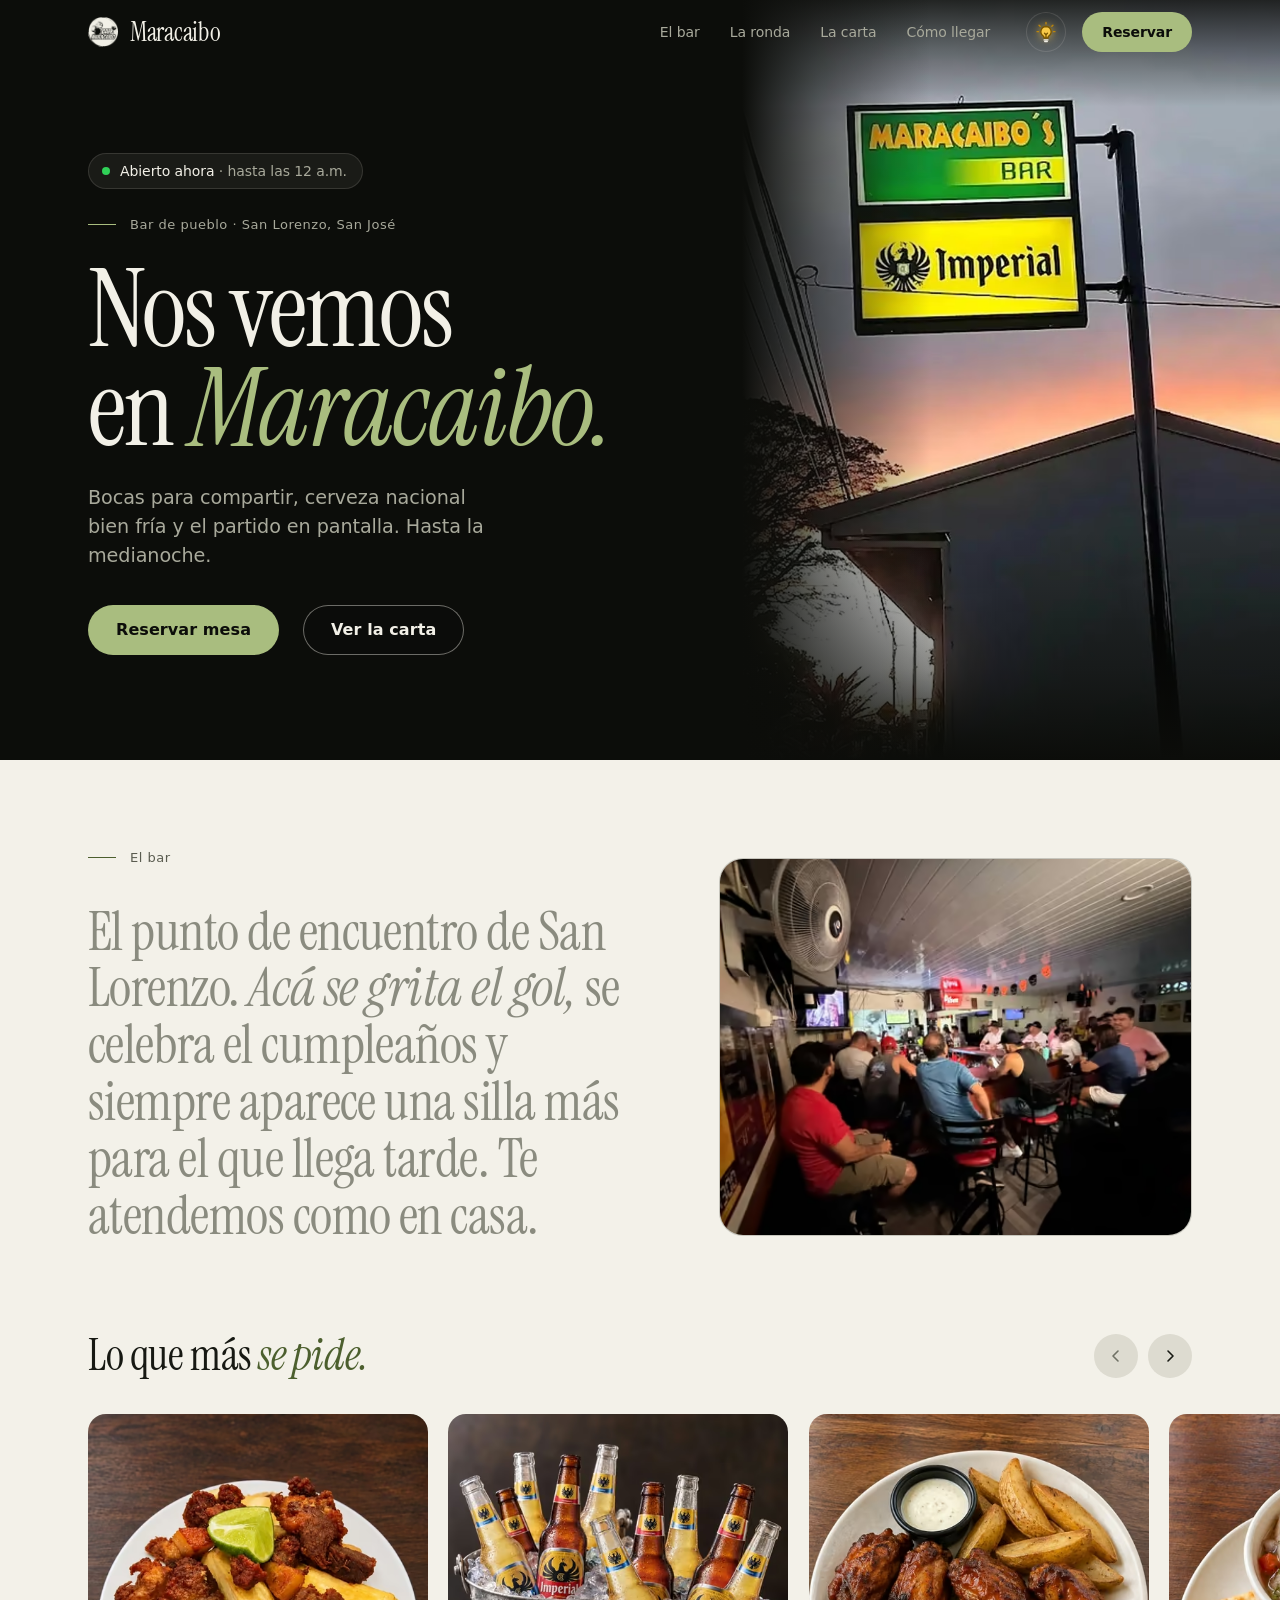
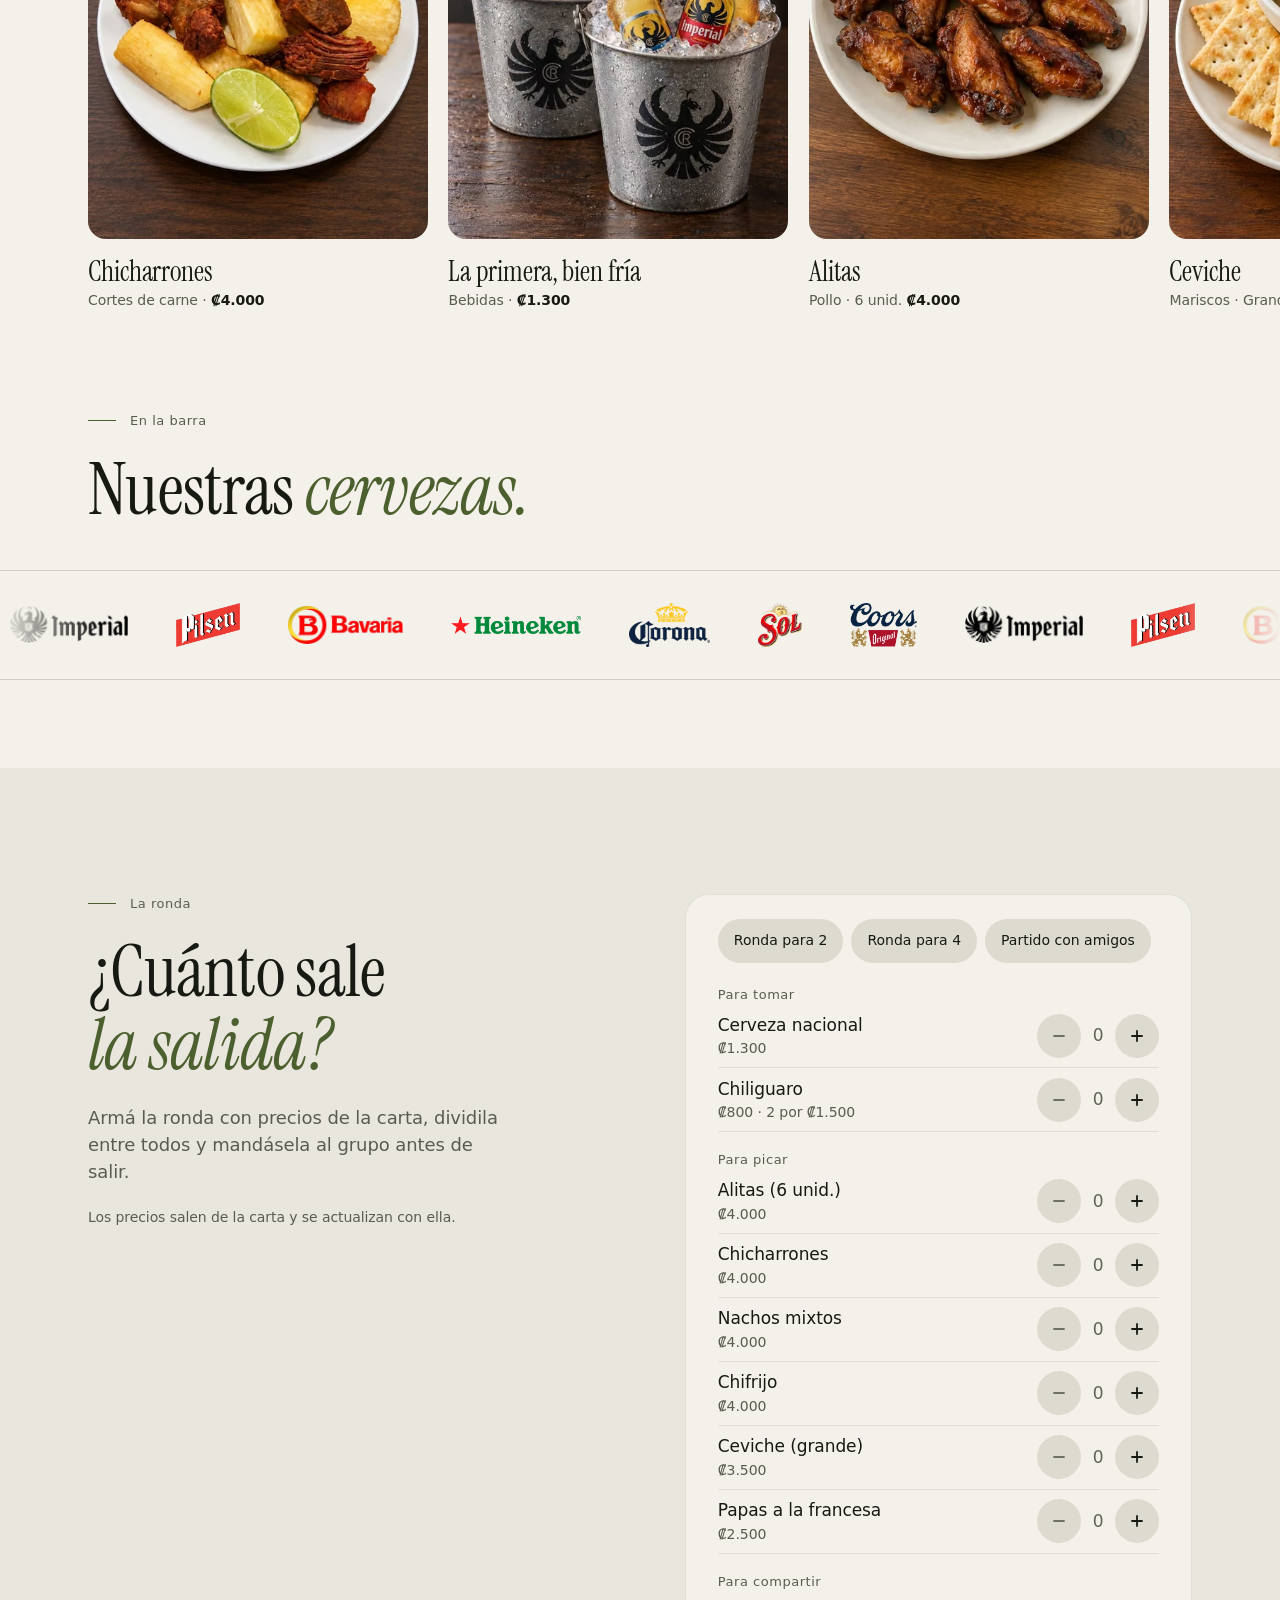
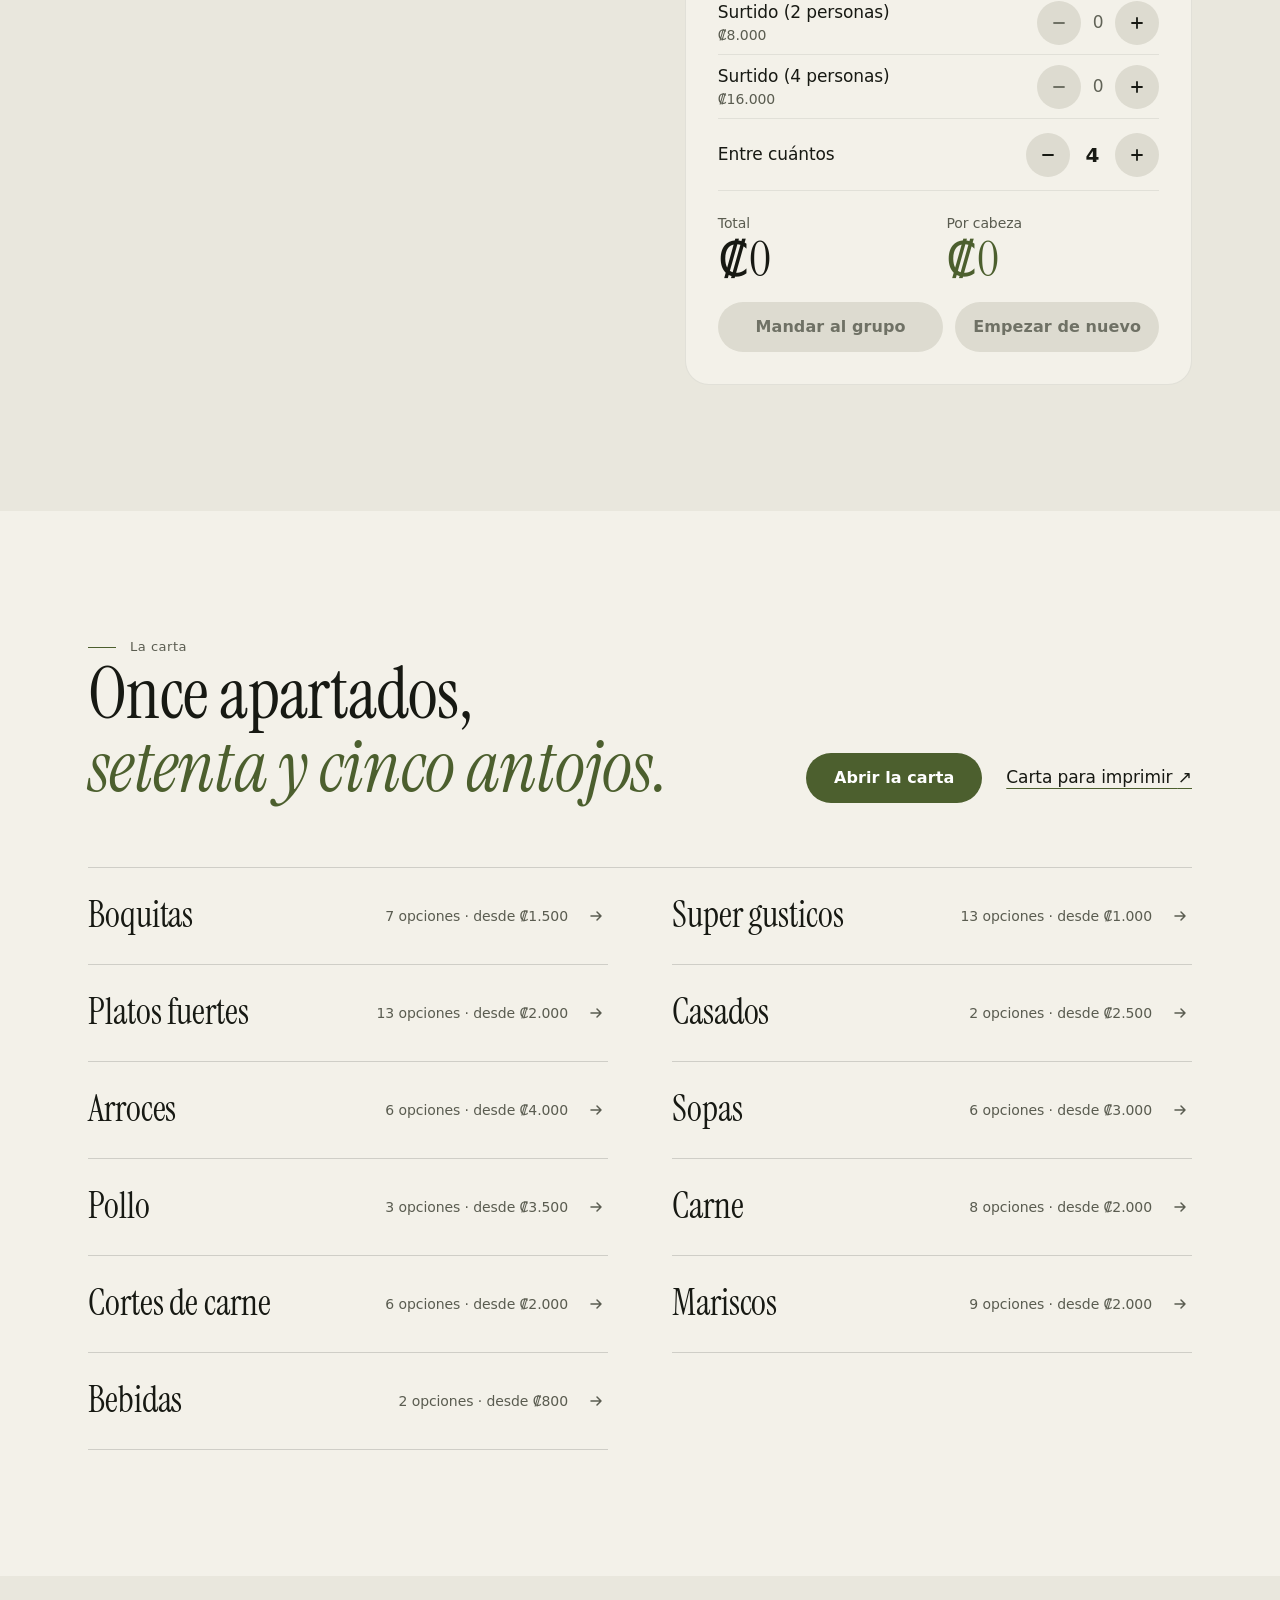
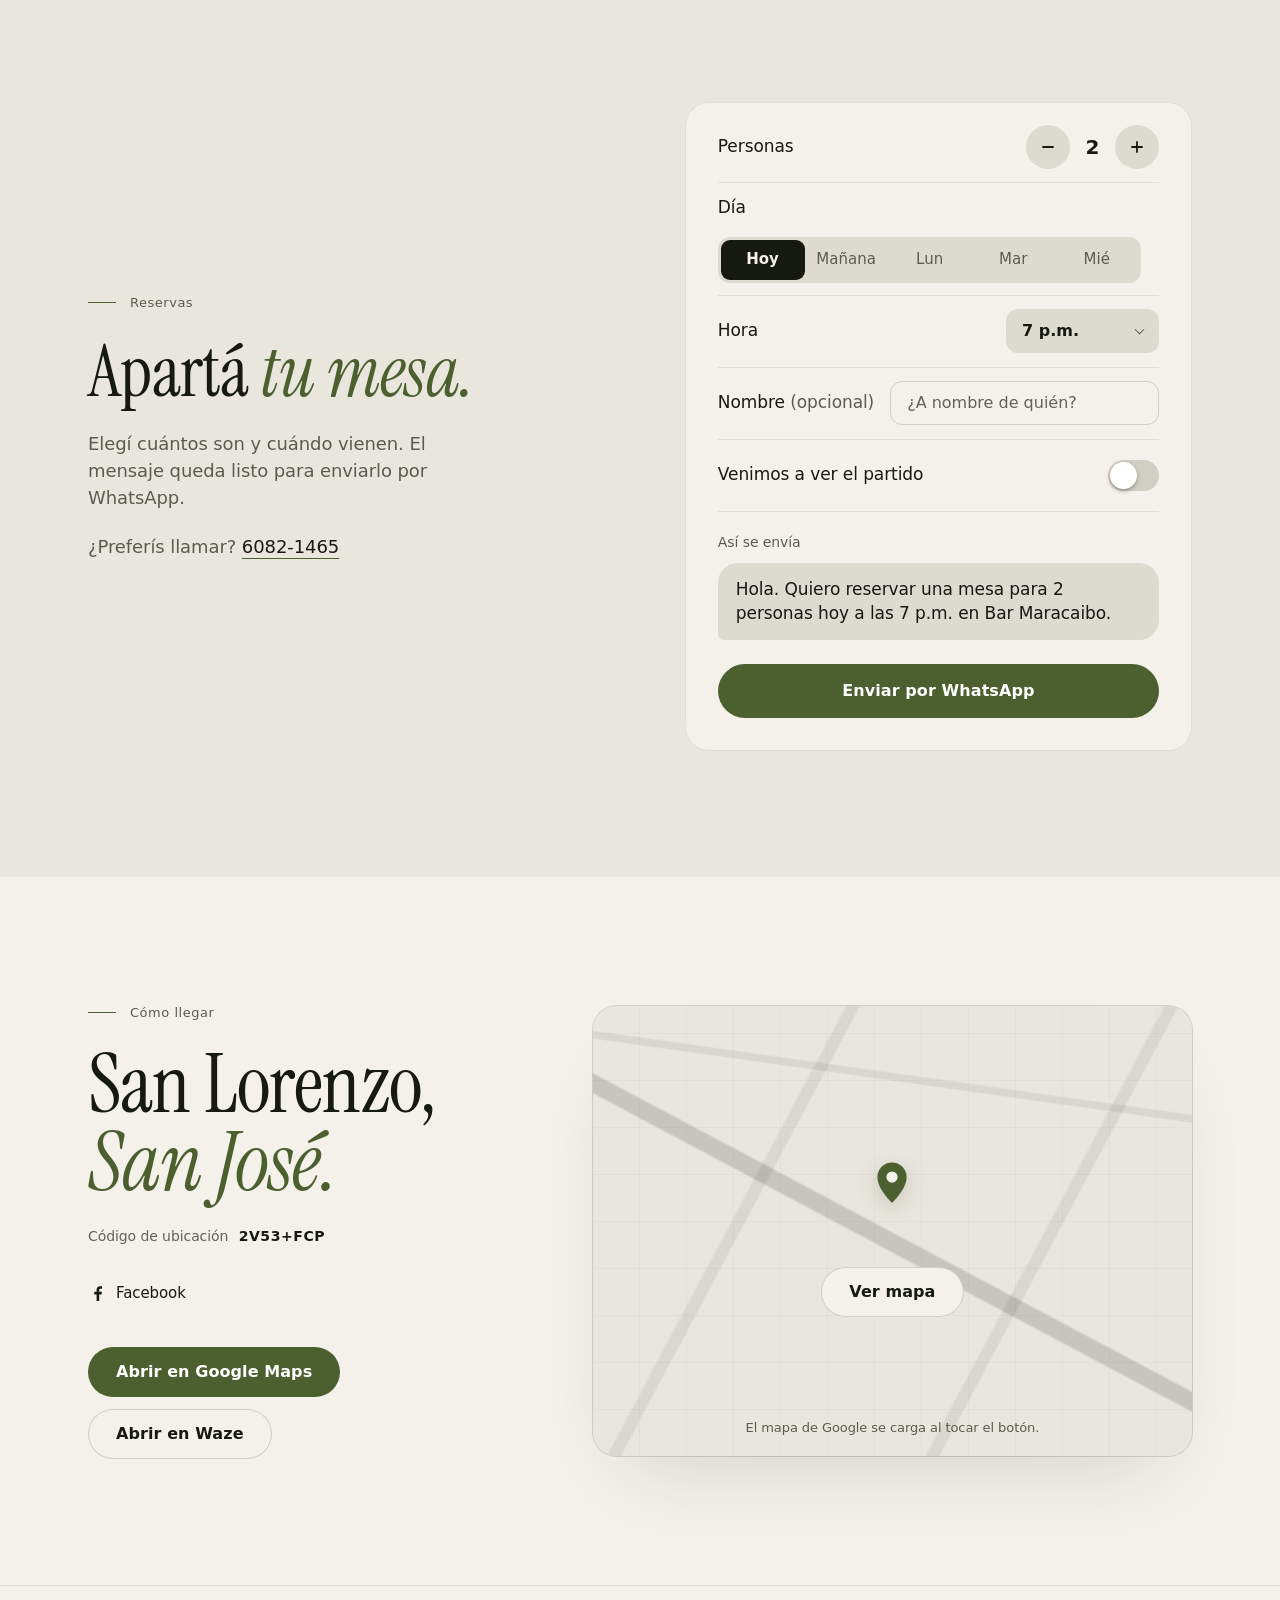
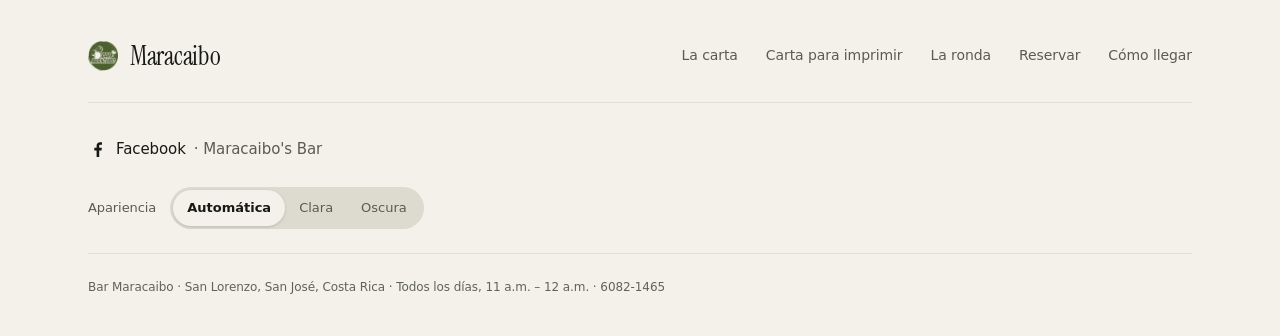
==== commit 7e6dd9d2: "Cervezas: logos con sus colores originales, sin modificar - Los logos ya no se pasan a un solo color" ====
--- a/index.html
+++ b/index.html
@@ -155,7 +155,7 @@
         <h2 id="cervezas-title" class="display h2">Nuestras <em>cervezas.</em></h2>
       </header>
     </div>
-    <div class="marcas"><div class="marcas-view"><div class="marcas-track"><ul class="marcas-set"><li class="marca" tabindex="0"><picture><source type="image/webp" srcset="img/marcas/imperial.webp"><img src="img/marcas/imperial.png" alt="Imperial" width="118" height="37" loading="lazy" decoding="async"></picture></li><li class="marca" tabindex="0"><picture><source type="image/webp" srcset="img/marcas/pilsen.webp"><img src="img/marcas/pilsen.png" alt="Pilsen" width="64" height="44" loading="lazy" decoding="async"></picture></li><li class="marca" tabindex="0"><picture><source type="image/webp" srcset="img/marcas/bavaria.webp"><img src="img/marcas/bavaria.png" alt="Bavaria" width="115" height="38" loading="lazy" decoding="async"></picture></li><li class="marca" tabindex="0"><picture><source type="image/webp" srcset="img/marcas/heineken.webp"><img src="img/marcas/heineken.png" alt="Heineken" width="130" height="18" loading="lazy" decoding="async"></picture></li><li class="marca" tabindex="0"><picture><source type="image/webp" srcset="img/marcas/corona.webp"><img src="img/marcas/corona.png" alt="Corona" width="81" height="44" loading="lazy" decoding="async"></picture></li><li class="marca" tabindex="0"><picture><source type="image/webp" srcset="img/marcas/sol.webp"><img src="img/marcas/sol.png" alt="Sol" width="44" height="44" loading="lazy" decoding="async"></picture></li><li class="marca" tabindex="0"><picture><source type="image/webp" srcset="img/marcas/coors.webp"><img src="img/marcas/coors.png" alt="Coors" width="67" height="44" loading="lazy" decoding="async"></picture></li></ul><ul class="marcas-set" aria-hidden="true"><li class="marca"><picture><source type="image/webp" srcset="img/marcas/imperial.webp"><img src="img/marcas/imperial.png" alt="" width="118" height="37" loading="lazy" decoding="async"></picture></li><li class="marca"><picture><source type="image/webp" srcset="img/marcas/pilsen.webp"><img src="img/marcas/pilsen.png" alt="" width="64" height="44" loading="lazy" decoding="async"></picture></li><li class="marca"><picture><source type="image/webp" srcset="img/marcas/bavaria.webp"><img src="img/marcas/bavaria.png" alt="" width="115" height="38" loading="lazy" decoding="async"></picture></li><li class="marca"><picture><source type="image/webp" srcset="img/marcas/heineken.webp"><img src="img/marcas/heineken.png" alt="" width="130" height="18" loading="lazy" decoding="async"></picture></li><li class="marca"><picture><source type="image/webp" srcset="img/marcas/corona.webp"><img src="img/marcas/corona.png" alt="" width="81" height="44" loading="lazy" decoding="async"></picture></li><li class="marca"><picture><source type="image/webp" srcset="img/marcas/sol.webp"><img src="img/marcas/sol.png" alt="" width="44" height="44" loading="lazy" decoding="async"></picture></li><li class="marca"><picture><source type="image/webp" srcset="img/marcas/coors.webp"><img src="img/marcas/coors.png" alt="" width="67" height="44" loading="lazy" decoding="async"></picture></li></ul></div></div></div>
+    <div class="marcas"><div class="marcas-view" tabindex="0" role="region" aria-label="Logos de las cervezas"><div class="marcas-track"><ul class="marcas-set"><li class="marca"><picture><source type="image/webp" srcset="img/marcas/imperial.webp"><img src="img/marcas/imperial.png" alt="Imperial" width="118" height="37" loading="lazy" decoding="async"></picture></li><li class="marca"><picture><source type="image/webp" srcset="img/marcas/pilsen.webp"><img src="img/marcas/pilsen.png" alt="Pilsen" width="64" height="44" loading="lazy" decoding="async"></picture></li><li class="marca"><picture><source type="image/webp" srcset="img/marcas/bavaria.webp"><img src="img/marcas/bavaria.png" alt="Bavaria" width="115" height="38" loading="lazy" decoding="async"></picture></li><li class="marca"><picture><source type="image/webp" srcset="img/marcas/heineken.webp"><img src="img/marcas/heineken.png" alt="Heineken" width="130" height="18" loading="lazy" decoding="async"></picture></li><li class="marca"><picture><source type="image/webp" srcset="img/marcas/corona.webp"><img src="img/marcas/corona.png" alt="Corona" width="81" height="44" loading="lazy" decoding="async"></picture></li><li class="marca"><picture><source type="image/webp" srcset="img/marcas/sol.webp"><img src="img/marcas/sol.png" alt="Sol" width="44" height="44" loading="lazy" decoding="async"></picture></li><li class="marca"><picture><source type="image/webp" srcset="img/marcas/coors.webp"><img src="img/marcas/coors.png" alt="Coors" width="67" height="44" loading="lazy" decoding="async"></picture></li></ul><ul class="marcas-set" aria-hidden="true"><li class="marca"><picture><source type="image/webp" srcset="img/marcas/imperial.webp"><img src="img/marcas/imperial.png" alt="" width="118" height="37" loading="lazy" decoding="async"></picture></li><li class="marca"><picture><source type="image/webp" srcset="img/marcas/pilsen.webp"><img src="img/marcas/pilsen.png" alt="" width="64" height="44" loading="lazy" decoding="async"></picture></li><li class="marca"><picture><source type="image/webp" srcset="img/marcas/bavaria.webp"><img src="img/marcas/bavaria.png" alt="" width="115" height="38" loading="lazy" decoding="async"></picture></li><li class="marca"><picture><source type="image/webp" srcset="img/marcas/heineken.webp"><img src="img/marcas/heineken.png" alt="" width="130" height="18" loading="lazy" decoding="async"></picture></li><li class="marca"><picture><source type="image/webp" srcset="img/marcas/corona.webp"><img src="img/marcas/corona.png" alt="" width="81" height="44" loading="lazy" decoding="async"></picture></li><li class="marca"><picture><source type="image/webp" srcset="img/marcas/sol.webp"><img src="img/marcas/sol.png" alt="" width="44" height="44" loading="lazy" decoding="async"></picture></li><li class="marca"><picture><source type="image/webp" srcset="img/marcas/coors.webp"><img src="img/marcas/coors.png" alt="" width="67" height="44" loading="lazy" decoding="async"></picture></li></ul></div></div></div>
   </section>
   <!-- CERVEZAS:fin -->
 
--- a/tokens.css
+++ b/tokens.css
@@ -38,8 +38,7 @@
   --luz:#f7c948;--luz-borde:#7a5600;--luz-rayo:#b57c00;--luz-brillo:rgba(247,201,72,.75); /* bombillo encendido */
   --logo:var(--tinta);      /* logo monocromo: hueso en oscuro */
   --off-tinta:#7d7f72;      /* texto de controles deshabilitados · 3.6:1 sobre --ctrl */
-  --marca-mono:brightness(0) invert(94%) sepia(9%);   /* logos de cerveza en reposo: hueso */
-  --marca-placa:#f2f0e7;    /* al pasar: logo a color sobre placa hueso (Imperial y Corona son oscuros) */
+  --marca-placa:#f2f0e7;    /* logos de cerveza: con su color original sobre placa hueso (Imperial y Corona son oscuros) */
   color-scheme:dark;
 }
 /* ---------- Colores: clara ---------- */
@@ -59,7 +58,6 @@
     --mapa:saturate(.6) contrast(.95);
     --logo:var(--musgo);
     --off-tinta:#6f7165;
-    --marca-mono:brightness(0) invert(9%);   /* tinta */
     --marca-placa:transparent;
     color-scheme:light;
   }
@@ -73,7 +71,7 @@
   --sombra:rgba(40,38,30,.18);
   --mapa:saturate(.6) contrast(.95);
   --logo:var(--musgo);--off-tinta:#6f7165;
-  --marca-mono:brightness(0) invert(9%);--marca-placa:transparent;
+  --marca-placa:transparent;
   color-scheme:light;
 }
 
@@ -112,7 +110,9 @@
 /* ---------- Carrusel «Nuestras cervezas» (index.html y menu.html) ----------
    Franja de borde a borde; los logos pasan solos en vuelta infinita solo con CSS: dos juegos iguales y
    translateX(-50%) = exactamente un juego. Se pausa al pasar el mouse o con el foco adentro.
-   En reposo, un solo color (--marca-mono); al pasar, tocar o enfocar, el color original.
+   Los logos van siempre con sus colores originales, sin modificar (así lo piden las marcas); en oscuro, cada uno
+   sobre una placa hueso del mismo alto para que se vean los negros y azules. La franja se enfoca con el teclado
+   (y así se detiene).
    Con «reducir movimiento»: quieta, centrada y se desliza con el dedo. */
 .marcas{border-block:1px solid var(--linea);padding-block:14px}
 .marcas-view{--px:10px;overflow:hidden;padding-block:10px;
@@ -122,10 +122,9 @@
 @keyframes marcas{to{transform:translateX(-50%)}}
 /* 48 px entre logos: el hueco del flex más el relleno de la placa de cada lado */
 .marcas-set{display:flex;align-items:center;gap:calc(48px - 2 * var(--px));margin:0;padding:0 calc(48px - 2 * var(--px)) 0 0;list-style:none}
-.marca{display:flex;align-items:center;padding:8px var(--px);border-radius:var(--r-sm);transition:background-color .25s var(--ease)}
-.marca img{display:block;max-width:none;filter:var(--marca-mono);transition:filter .25s var(--ease)}
-.marca:hover,.marca:focus,.marca:active{background:var(--marca-placa)}
-.marca:hover img,.marca:focus img,.marca:active img{filter:none}
+.marca{display:flex;align-items:center;justify-content:center;height:60px;padding:0 var(--px);border-radius:var(--r-sm);background:var(--marca-placa)}
+.marca img{display:block;max-width:none}
+.marcas-view:focus-visible{outline-offset:-2px}
 @media (prefers-reduced-motion:reduce){
   .marcas-view{overflow-x:auto;overscroll-behavior-x:contain;scrollbar-width:none;
     -webkit-mask-image:linear-gradient(90deg,transparent,#000 16px,#000 calc(100% - 16px),transparent);mask-image:linear-gradient(90deg,transparent,#000 16px,#000 calc(100% - 16px),transparent)}
